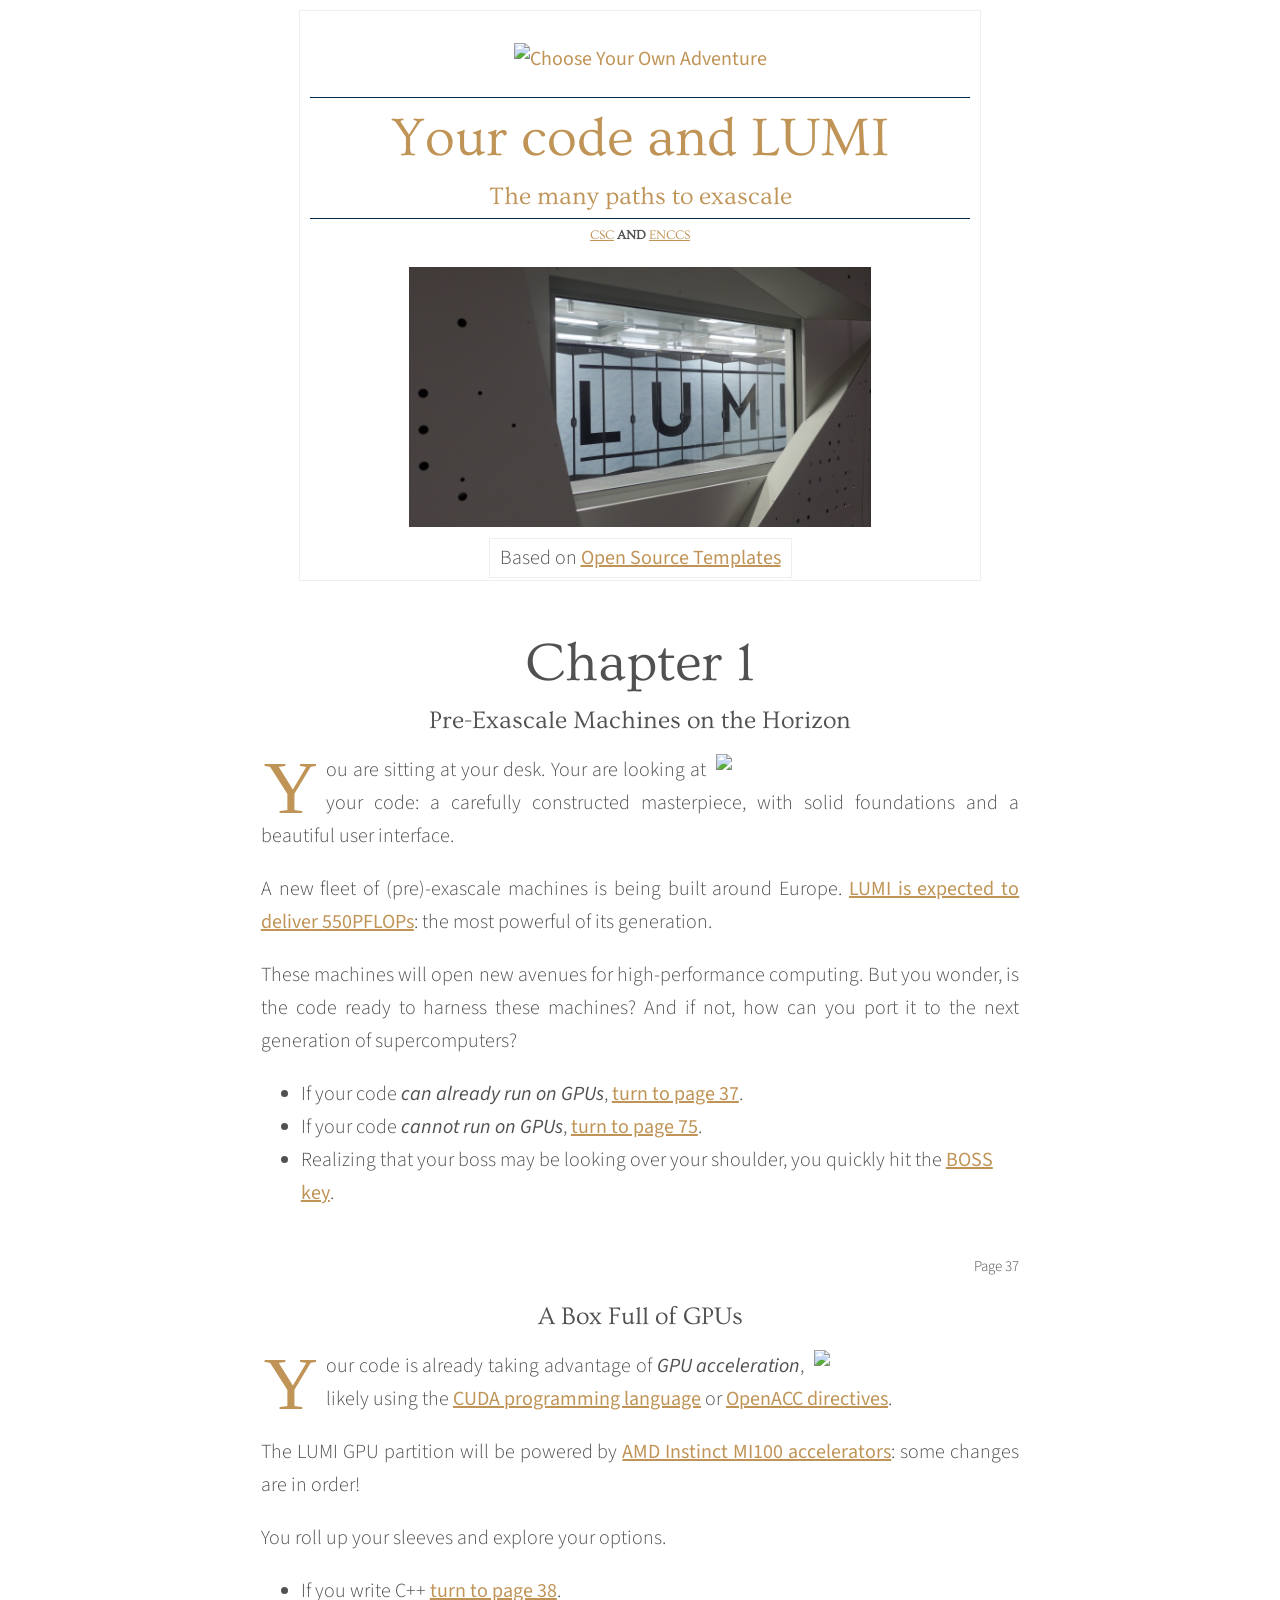
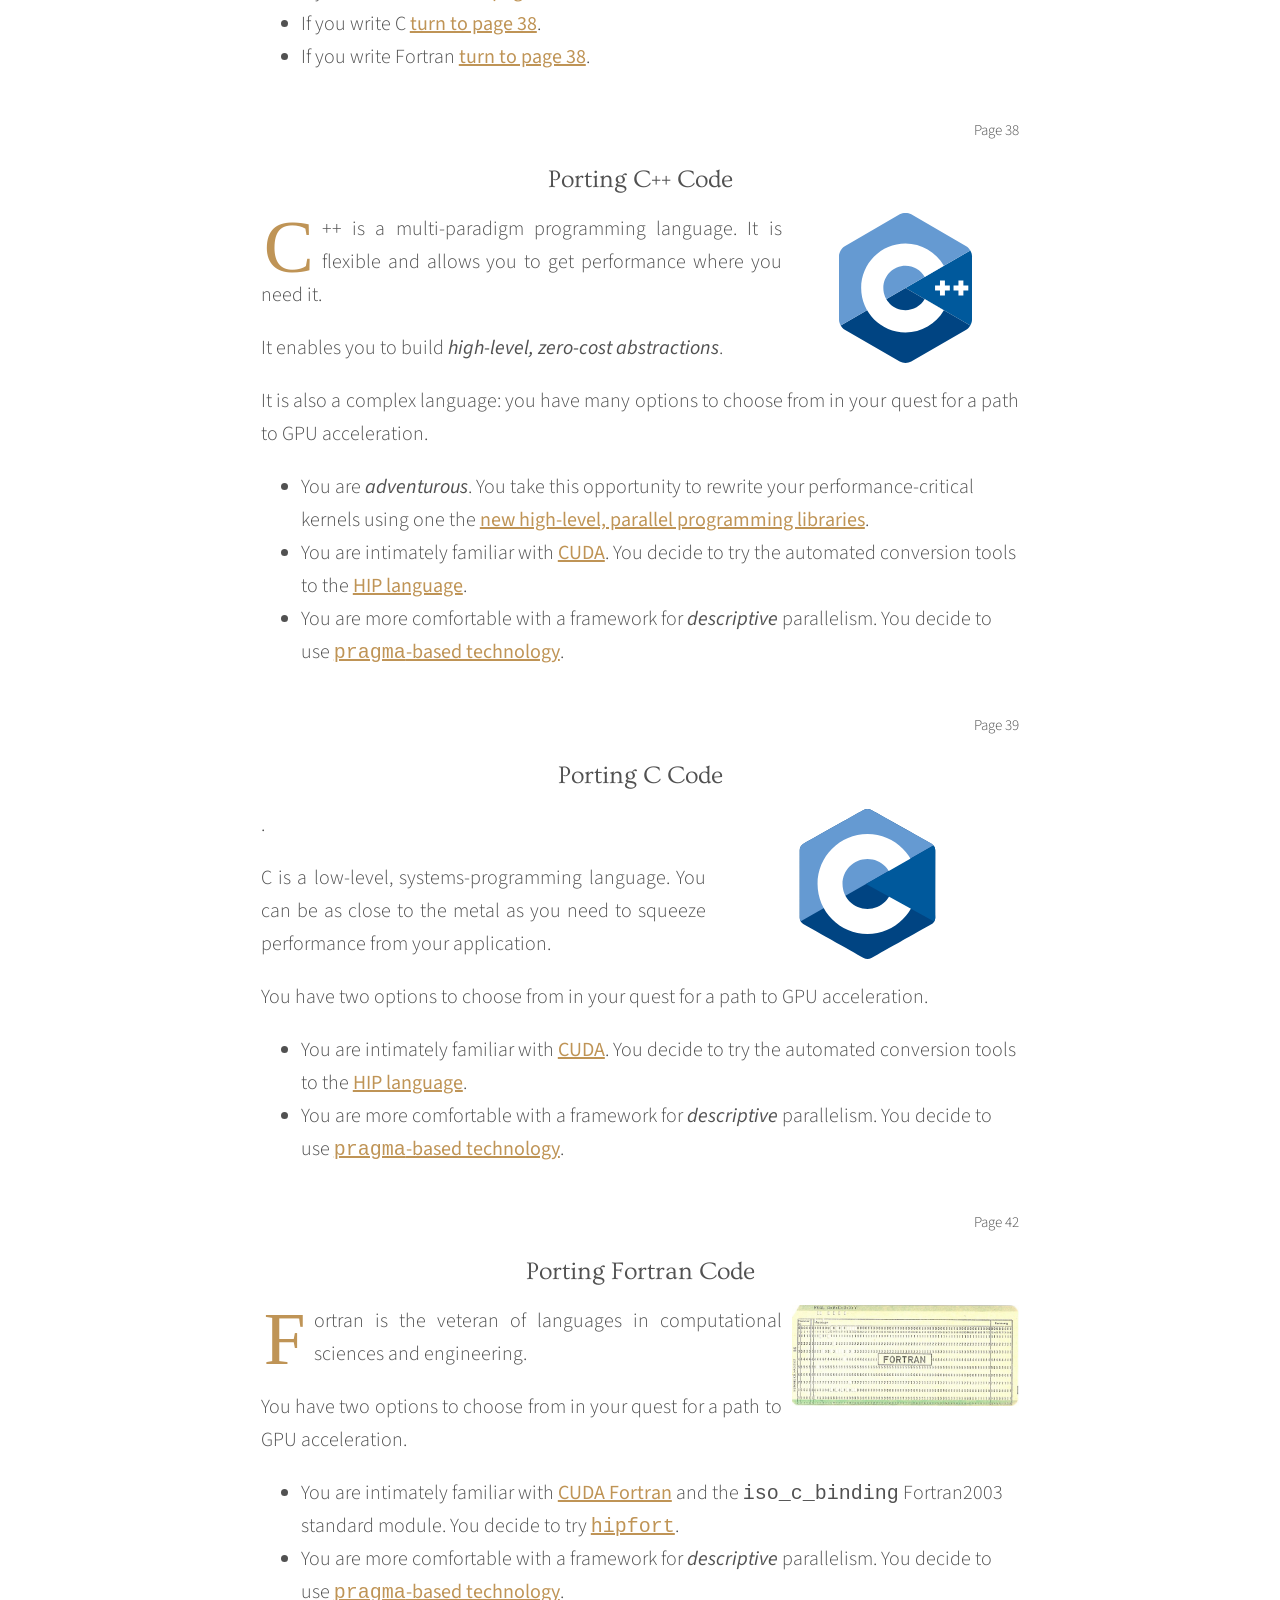
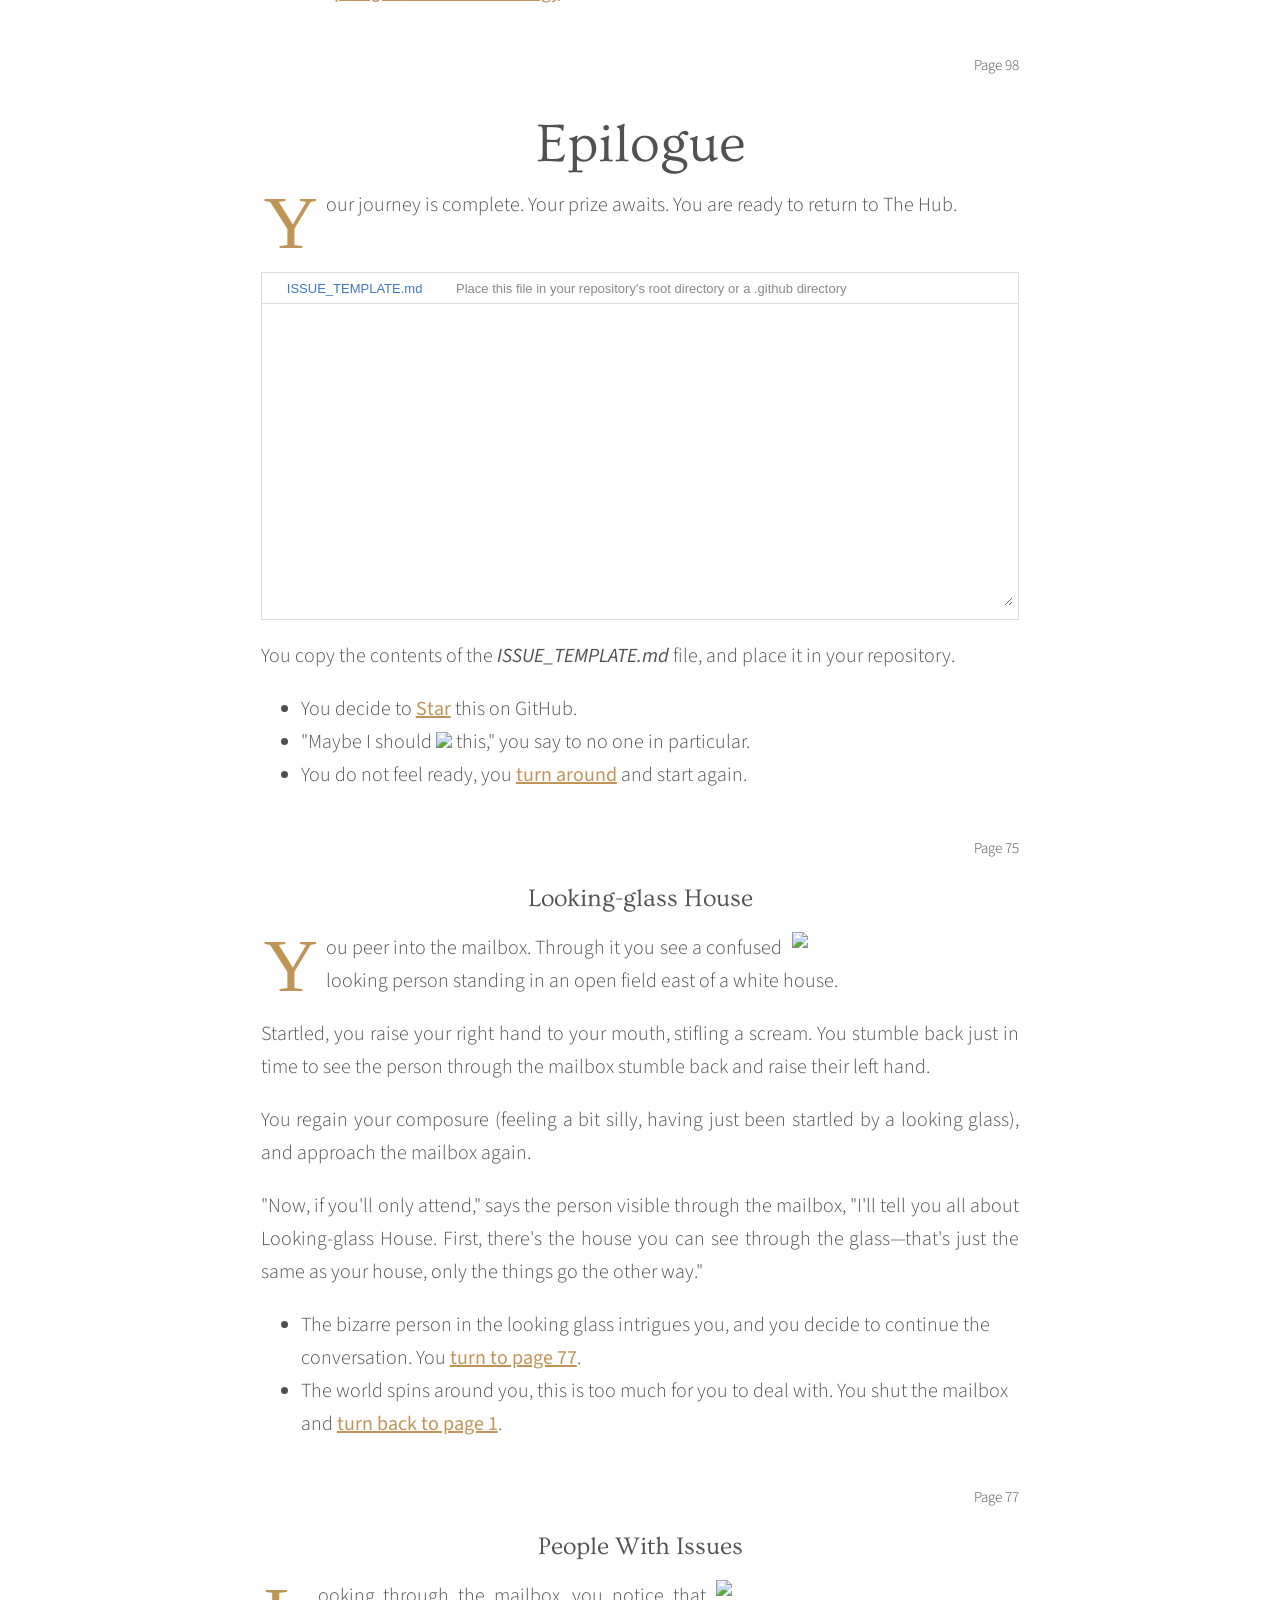
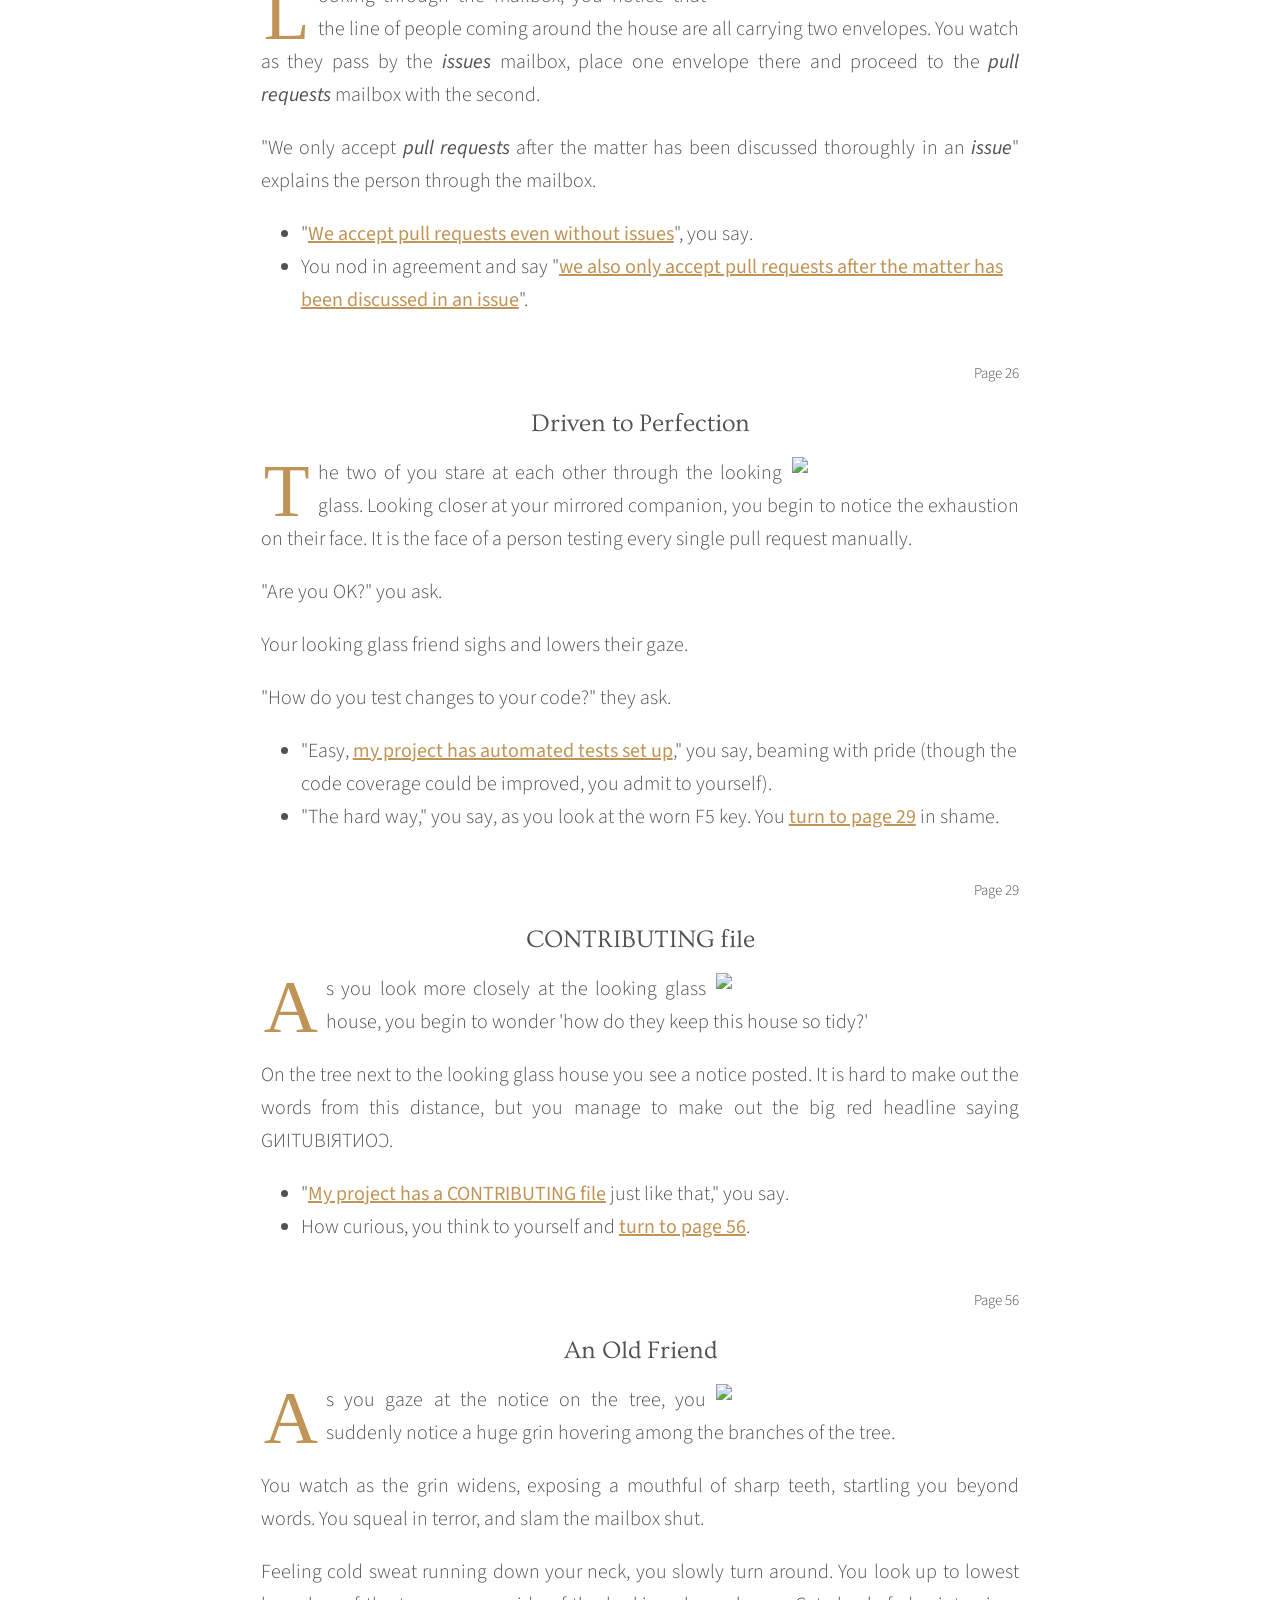
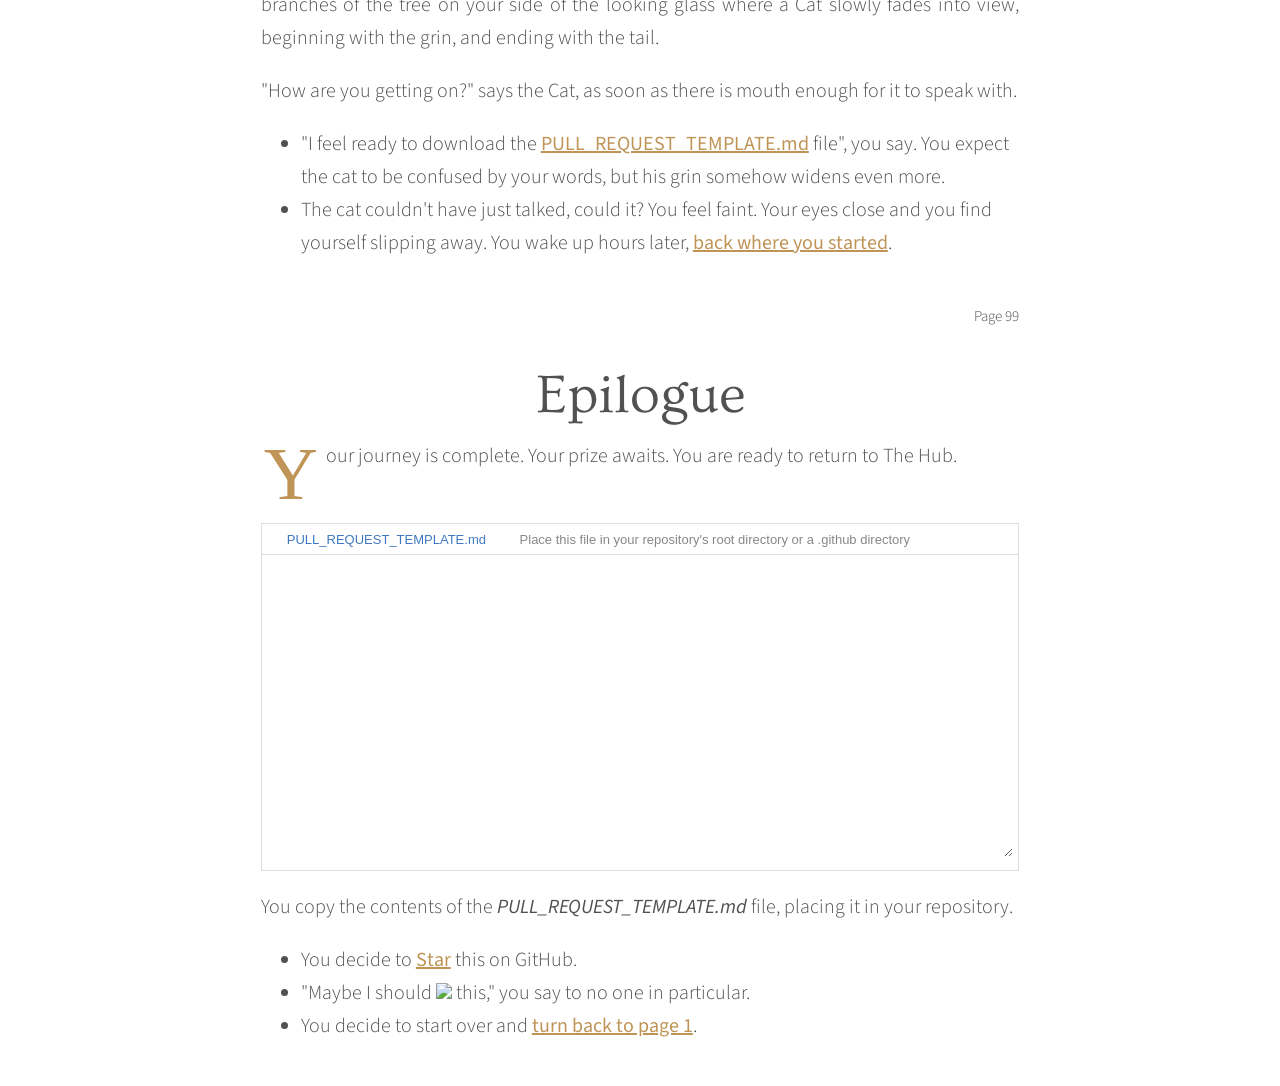
==== site/index.html @ 2fd72d93 "Add favicon" ====
<!DOCTYPE html>
<html lang="en">
  <head>
    <meta charset="utf-8">
    <meta http-equiv="X-UA-Compatible" content="IE=edge">
    <meta name="viewport" content="width=device-width, initial-scale=1">
    <title>Port your code to LUMI</title>
    <meta name="description" content="An interactive guide to the available paths for porting your code to LUMI, featuring Cthulhu and Lewis Carrol" />
    <meta property="og:image" content="https://www.talater.com/open-source-templates/img/cheshire_cat.jpg"/>
    <meta property="og:title" content="Explore port paths to LUMI"/>
    <meta property="og:description" content="Explore paths for porting your code to LUMI with the help of Lewis Carrol and H.P. Lovecraft"/>
    <meta property="og:url" content="https://enccs.github.io/port-to-lumi/"/>
    <meta property="og:site_name" content="Port your code to LUMI"/>
    <meta property="fb:admins" content="568390229" />
    <link rel="stylesheet" href="style/main.css">
    <link href='https://fonts.googleapis.com/css?family=Source+Sans+Pro:300,400,600' rel='stylesheet' type='text/css'>
    <link href='https://fonts.googleapis.com/css?family=Ovo' rel='stylesheet' type='text/css'>
    <link rel="shortcut icon" href="img/favicon.ico"/>
  </head>
  <body>
    <a href="#/page/1" class="cover-link">
      <div class="cover">
        <img src="img/cyoa.png" alt="Choose Your Own Adventure" class="cyoa">
        <h1>Your code and LUMI</h1>
        <h2>The many paths to exascale</h2>
        <div class="author">
            <a href="https://www.csc.fi/">CSC</a>
            and
            <a href="https://enccs.se/">ENCCS</a>
        </div>
        <img src="img/lumi-cabinet.jpg" alt="The many paths to exascale" class="cover-image">
        <footnote class="cover">
            Based on <a href="https://www.talater.com/open-source-templates">Open Source Templates</a>
        </footnote>
      </div>
    </a>

    <div class="page" id="page-1">
      <h1>Chapter 1</h1>
      <h2>Pre-Exascale Machines on the Horizon</h2>
      <img src="img/alice25a.gif">
      <p>You are sitting at your desk. Your are looking at your code: a carefully constructed masterpiece, with solid foundations and a beautiful user interface.</p>
      <p>A new fleet of (pre)-exascale machines is being built around Europe. <a href="https://www.lumi-supercomputer.eu/">LUMI is expected to deliver 550PFLOPs</a>: the most powerful of its generation.</p>
      <p>These machines will open new avenues for high-performance computing. But you wonder, is the code ready to harness these machines? And if not, how can you port it to the next generation of supercomputers?</p>
      <ul>
        <li>If your code <em>can already run on GPUs</em>, <a href="#/page/37/type/issues">turn to page 37</a>.</li>
        <li>If your code <em>cannot run on GPUs</em>, <a href="#/page/75/type/pull-requests">turn to page 75</a>.</li>
        <li>Realizing that your boss may be looking over your shoulder, you quickly hit the <a href="#" id="boss-key">BOSS key</a>.</li>
      </ul>
    </div>

    <div class="page" id="page-37">
      <div class="page-number">Page 37</div>
      <h2>A Box Full of GPUs</h2>
      <img src="img/451px-Maelstrom-Clarke.jpg">
      <p>Your code is already taking advantage of <em>GPU acceleration</em>, likely using the <a href="https://docs.nvidia.com/cuda/index.html">CUDA programming language</a> or <a href="https://www.openacc.org/">OpenACC directives</a>.</p>
      <p>The LUMI GPU partition will be powered by <a href="https://www.amd.com/en/products/server-accelerators/instinct-mi100">AMD Instinct MI100 accelerators</a>: some changes are in order!</p>
      <p>You roll up your sleeves and explore your options.</p>
      <ul>
        <li>If you write C++ <a href="#/page/38">turn to page 38</a>.</li>
        <li>If you write C <a href="#/page/38">turn to page 38</a>.</li>
        <li>If you write Fortran <a href="#/page/38">turn to page 38</a>.</li>
      </ul>
    </div>

    <div class="page" id="page-38">
      <div class="page-number">Page 38</div>
      <h2>Porting C++ Code</h2>
      <img src="img/ISO_C++_Logo.svg" height="150">
      <p>C++ is a multi-paradigm programming language. It is flexible and allows you to get performance where you need it.</p>
      <p>It enables you to build <em>high-level, zero-cost abstractions</em>.</p>
      <p>It is also a complex language: you have many options to choose from in your quest for a path to GPU acceleration.</p>
      <ul>
        <li>You are <em>adventurous</em>. You take this opportunity to rewrite your performance-critical kernels using one the <a href="#/page/39/description/bug">new high-level, parallel programming libraries</a>.</li>
        <li>You are intimately familiar with <a href="https://docs.nvidia.com/cuda/index.html">CUDA</a>. You decide to try the automated conversion tools to the <a href="#/page/39/description/feature">HIP language</a>.</li>
        <li>You are more comfortable with a framework for <em>descriptive</em> parallelism. You decide to use <a href="#/page/39/description/bug-or-feature"><code>pragma</code>-based technology</a>.</li>
      </ul>
    </div>

    <div class="page" id="page-39">
      <div class="page-number">Page 39</div>
      <h2>Porting C Code</h2>
      <img src="img/The_C_Programming_Language_logo.svg" height="150">
      <p>.</p>
      <p>C is a low-level, systems-programming language. You can be as close to the metal as you need to squeeze performance from your application.</p>
      <p>You have two options to choose from in your quest for a path to GPU acceleration.</p>
      <ul>
        <li>You are intimately familiar with <a href="https://docs.nvidia.com/cuda/index.html">CUDA</a>. You decide to try the automated conversion tools to the <a href="#/page/39/description/feature">HIP language</a>.</li>
        <li>You are more comfortable with a framework for <em>descriptive</em> parallelism. You decide to use <a href="#/page/39/description/bug-or-feature"><code>pragma</code>-based technology</a>.</li>
      </ul>
    </div>

    <div class="page" id="page-42">
      <div class="page-number">Page 42</div>
      <h2>Porting Fortran Code</h2>
      <img src="img/640px-Lochkarte_FORTRAN.jpg">
      <p>Fortran is the veteran of languages in computational sciences and engineering.</p>
      <p>You have two options to choose from in your quest for a path to GPU acceleration.</p>
      <ul>
        <li>You are intimately familiar with <a href="https://developer.nvidia.com/cuda-fortran">CUDA Fortran</a> and the <code>iso_c_binding</code> Fortran2003 standard module. You decide to try <a href="#/page/39/description/feature"><code>hipfort</code></a>.</li>
        <li>You are more comfortable with a framework for <em>descriptive</em> parallelism. You decide to use <a href="#/page/39/description/bug-or-feature"><code>pragma</code>-based technology</a>.</li>
      </ul>
    </div>

    <div class="page" id="page-98">
      <div class="page-number">Page 98</div>
      <h1>Epilogue</h1>
      <p>Your journey is complete. Your prize awaits. You are ready to return to The Hub.</p>
      <div class="file-box">
        <a href="#" class="file-name">ISSUE_TEMPLATE.md</a>
        <span class="file-description">Place this file in your repository's root directory or a .github directory</span>
      </div>
      <div class="textarea"><textarea></textarea></div>
      <p>You copy the contents of the <em>ISSUE_TEMPLATE.md</em> file, and place it in your repository.</p>
      <ul>
        <li>You decide to <a class="github-button" href="https://github.com/TalAter/open-source-templates" data-count-href="/TalAter/open-source-templates/stargazers" data-count-api="/repos/TalAter/open-source-templates#stargazers_count" data-count-aria-label="# stargazers on GitHub" aria-label="Star TalAter/open-source-templates on GitHub">Star</a> this on GitHub.</li>
        <li>"Maybe I should <a href="https://twitter.com/intent/tweet?text=A%20GitHub%20issue%20and%20pull%20request%20template%20generator%20featuring%20Cthulhu%20and%20Lewis%20Carroll%20https%3A%2F%2Fwww.talater.com%2Fopen-source-templates%2F%20via%20%40TalAter" class="twitter-share-button" data-url="https://www.talater.com/open-source-templates/" data-text="A GitHub issue and pull request template generator featuring Cthulhu and Lewis Carroll" data-via="TalAter"><img src="img/tweet.png" class="tweet" /></a> this," you say to no one in particular.</li>
        <li>You do not feel ready, you <a href="#/page/1">turn around</a> and start again.</li>
      </ul>
    </div>

    <div class="page" id="page-75">
      <div class="page-number">Page 75</div>
      <h2>Looking-glass House</h2>
      <img src="img/2book3.jpg">
      <p>You peer into the mailbox. Through it you see a confused looking person standing in an open field east of a white house.</p>
      <p>Startled, you raise your right hand to your mouth, stifling a scream. You stumble back just in time to see the person through the mailbox stumble back and raise their left hand.</p>
      <p>You regain your composure (feeling a bit silly, having just been startled by a looking glass), and approach the mailbox again.</p>
      <p>"Now, if you'll only attend," says the person visible through the mailbox, "I'll tell you all about Looking-glass House. First, there's the house you can see through the glass—that's just the same as your house, only the things go the other way."</p>
      <ul>
        <li>The bizarre person in the looking glass intrigues you, and you decide to continue the conversation. You <a href="#/page/77">turn to page 77</a>.</li>
        <li>The world spins around you, this is too much for you to deal with. You shut the mailbox and <a href="#/page/1">turn back to page 1</a>.</li>
      </ul>
    </div>

    <div class="page" id="page-77">
      <div class="page-number">Page 77</div>
      <h2>People With Issues</h2>
      <img src="img/2book33.jpg">
      <p>Looking through the mailbox, you notice that the line of people coming around the house are all carrying two envelopes. You watch as they pass by the <em>issues</em> mailbox, place one envelope there and proceed to the <em>pull requests</em> mailbox with the second.</p>
      <p>"We only accept <em>pull requests</em> after the matter has been discussed thoroughly in an <em>issue</em>" explains the person through the mailbox.</p>
      <ul>
        <li>"<a href="#/page/26/description/generic">We accept pull requests even without issues</a>", you say.</li>
        <li>You nod in agreement and say "<a href="#/page/26/description/issue-required">we also only accept pull requests after the matter has been discussed in an issue</a>".</li>
      </ul>
    </div>

    <div class="page" id="page-26">
      <div class="page-number">Page 26</div>
      <h2>Driven to Perfection</h2>
      <img src="img/2book36.jpg">
      <p>The two of you stare at each other through the looking glass. Looking closer at your mirrored companion, you begin to notice the exhaustion on their face. It is the face of a person testing every single pull request manually.</p>
      <p>"Are you OK?" you ask.</p>
      <p>Your looking glass friend sighs and lowers their gaze.</p>
      <p>"How do you test changes to your code?" they ask.</p>
      <ul>
        <li>"Easy, <a href="#/page/29/checklist/tests">my project has automated tests set up</a>," you say, beaming with pride (though the code coverage could be improved, you admit to yourself).</li>
        <li>"The hard way," you say, as you look at the worn F5 key. You <a href="#/page/29">turn to page 29</a> in shame.</li>
      </ul>
    </div>

    <div class="page" id="page-29">
      <div class="page-number">Page 29</div>
      <h2>CONTRIBUTING file</h2>
      <img src="img/2book32.jpg">
      <p>As you look more closely at the looking glass house, you begin to wonder 'how do they keep this house so tidy?'</p>
      <p>On the tree next to the looking glass house you see a notice posted. It is hard to make out the words from this distance, but you manage to make out the big red headline saying GИITUBIЯTИOƆ.</p>
      <ul>
        <li>"<a href="#/page/56/checklist/contributing">My project has a CONTRIBUTING file</a> just like that," you say.</li>
        <li>How curious, you think to yourself and <a href="#/page/56">turn to page 56</a>.</li>
      </ul>
    </div>

    <div class="page" id="page-56">
      <div class="page-number">Page 56</div>
      <h2>An Old Friend</h2>
      <img src="img/cheshire_cat.jpg">
      <p>As you gaze at the notice on the tree, you suddenly notice a huge grin hovering among the branches of the tree.</p>
      <p>You watch as the grin widens, exposing a mouthful of sharp teeth, startling you beyond words. You squeal in terror, and slam the mailbox shut.</p>
      <p>Feeling cold sweat running down your neck, you slowly turn around. You look up to lowest branches of the tree on your side of the looking glass where a Cat slowly fades into view, beginning with the grin, and ending with the tail.</p>
      <p>"How are you getting on?" says the Cat, as soon as there is mouth enough for it to speak with.</p>
      <ul>
        <li>"I feel ready to download the <a href="#/page/99">PULL_REQUEST_TEMPLATE.md</a> file", you say. You expect the cat to be confused by your words, but his grin somehow widens even more.</li>
        <li>The cat couldn't have just talked, could it? You feel faint. Your eyes close and you find yourself slipping away. You wake up hours later, <a href="#/page/1">back where you started</a>.</li>
      </ul>
    </div>

    <div class="page" id="page-99">
      <div class="page-number">Page 99</div>
      <h1>Epilogue</h1>
      <p>Your journey is complete. Your prize awaits. You are ready to return to The Hub.</p>
      <div class="file-box">
        <a href="#" class="file-name">PULL_REQUEST_TEMPLATE.md</a>
        <span class="file-description">Place this file in your repository's root directory or a .github directory</span>
      </div>
      <div class="textarea"><textarea></textarea></div>
      <p>You copy the contents of the <em>PULL_REQUEST_TEMPLATE.md</em> file, placing it in your repository.</p>
      <ul>
        <li>You decide to <a class="github-button" href="https://github.com/TalAter/open-source-templates" data-count-href="/TalAter/open-source-templates/stargazers" data-count-api="/repos/TalAter/open-source-templates#stargazers_count" data-count-aria-label="# stargazers on GitHub" aria-label="Star TalAter/open-source-templates on GitHub">Star</a> this on GitHub.</li>
        <li>"Maybe I should <a href="https://twitter.com/intent/tweet?text=A%20GitHub%20issue%20and%20pull%20request%20template%20generator%20featuring%20Cthulhu%20and%20Lewis%20Carroll%20https%3A%2F%2Fwww.talater.com%2Fopen-source-templates%2F%20via%20%40TalAter" class="twitter-share-button" data-url="https://www.talater.com/open-source-templates/" data-text="A GitHub issue and pull request template generator featuring Cthulhu and Lewis Carroll" data-via="TalAter"><img src="img/tweet.png" class="tweet" /></a> this," you say to no one in particular.</li>
        <li>You decide to start over and <a href="#/page/1">turn back to page 1</a>.</li>
      </ul>
    </div>

    <script src="//code.jquery.com/jquery-1.12.0.min.js"></script>
    <script src="https://rawgit.com/flatiron/director/master/build/director.min.js"></script>
    <script src="js/main.js"></script>
    <script src="js/download.min.js"></script>
    <script async defer id="github-bjs" src="https://buttons.github.io/buttons.js"></script>
  </body>
</html>
---- site/style/main.css ----
body {
  -webkit-font-smoothing: antialiased;
  font-family: 'Source Sans Pro', sans-serif;
  font-size: 20px;
  color: #515151;
  font-weight: 300;
  line-height: 33px;
}

.page {
  padding: 10px 10px;
  width: auto;
}

.cover {
  margin: 10px 10px;
  padding: 5px 10px;
  width: auto;
  text-align: center;
  color: #515151;
}
a.cover-link {
  text-decoration: none;
}

.cover h1 {
  border-top: 1px solid #00284a;
  padding-top: 15px;
  margin-top: 21px;
}

.cover h2 {
  border-bottom: 1px solid #00284a;
  padding-bottom: 9px;
  margin-bottom: 0;
}
img.cover-image {
  width: 70%;
  margin-top: 15px;
  margin-bottom: 15px;
  display: block;
  margin-left: auto;
  margin-right: auto;
}

img.cyoa {
  margin-top: 27px;
  width: 80%;
  max-width: 374px;
}
div.author {
  text-transform: uppercase;
  font-family: 'Ovo', serif;
  font-weight: 600;
  font-size: 13px;
}

h1, h2 {
  font-family: 'Ovo', serif;
  font-weight: 300;
  text-align: center;
}

h1 {
  font-size: 55px;
  line-height: 50px;
  margin-bottom: 0;
}

h2 {
  font-size: 25px;
  line-height: 25px;
}

p {
  text-align: justify;
  clear: left;
}
p:first-of-type:first-letter {
  float: left;
  color: #bf9456;
  font-size: 75px;
  line-height: 60px;
  padding-top: 4px;
  padding-right: 8px;
  padding-left: 3px;
  font-family: Georgia;
}
.page img {
  width: 40%;
  float: right;
  margin-left: 10px;
}
#page-37 img {
  width: 27%;
}
#page-38 img {
  width: 30%;
}
#page-42 img {
  width: 30%;
}
#page-75 img {
  width: 30%;
}
#page-26 img {
  width: 30%;
}
em {
  font-weight: 400;
}
a {
  font-weight: 400;
  color: #bf9456;
}
ul {
  clear: left;
}
div.page-number {
  text-align: right;
  font-size: 15px;
}
div.file-box {
  clear: both;
  margin: 50px 0 0 0;
  padding: 7px 3px 5px 25px;
  border: 1px solid #ddd;
  line-height: 20px;
  font: 13px / 1.4 Helvetica, arial, nimbussansl, liberationsans, freesans, clean, sans-serif, "Apple Color Emoji", "Segoe UI Emoji", "Segoe UI Symbol";
  background-image: url("../img/file.png");
  background-repeat: no-repeat;
  background-position: 7px 8px;
  color: #888;
}
div.file-box:hover {
  background-color: #f3f3f3;
}
div.file-box a {
  color: #4078c0;
  text-decoration: none;
  margin-right: 30px;
}
div.textarea {
  border: 1px solid #ddd;
  border-top: none;
  padding: 2px 5px;
}
textarea {
  width: 100%;
  border: none;
  padding: 0 0;
  margin: 0 0;
  min-height: 300px;
  font-family: Consolas, "Liberation Mono", Menlo, Courier, monospace;
  font-size: 12px;
  line-height: 18px;
  color: #515151;
}

img.tweet {
  width:  auto;
  float: none;
  margin-left: 0;
  height: 22px;
}

@media (min-width: 992px) {
  .page {
    padding: 10px 20%;
  }
  .cover {
    margin: 10px 23%;
    border: 1px solid #eee;
  }
}
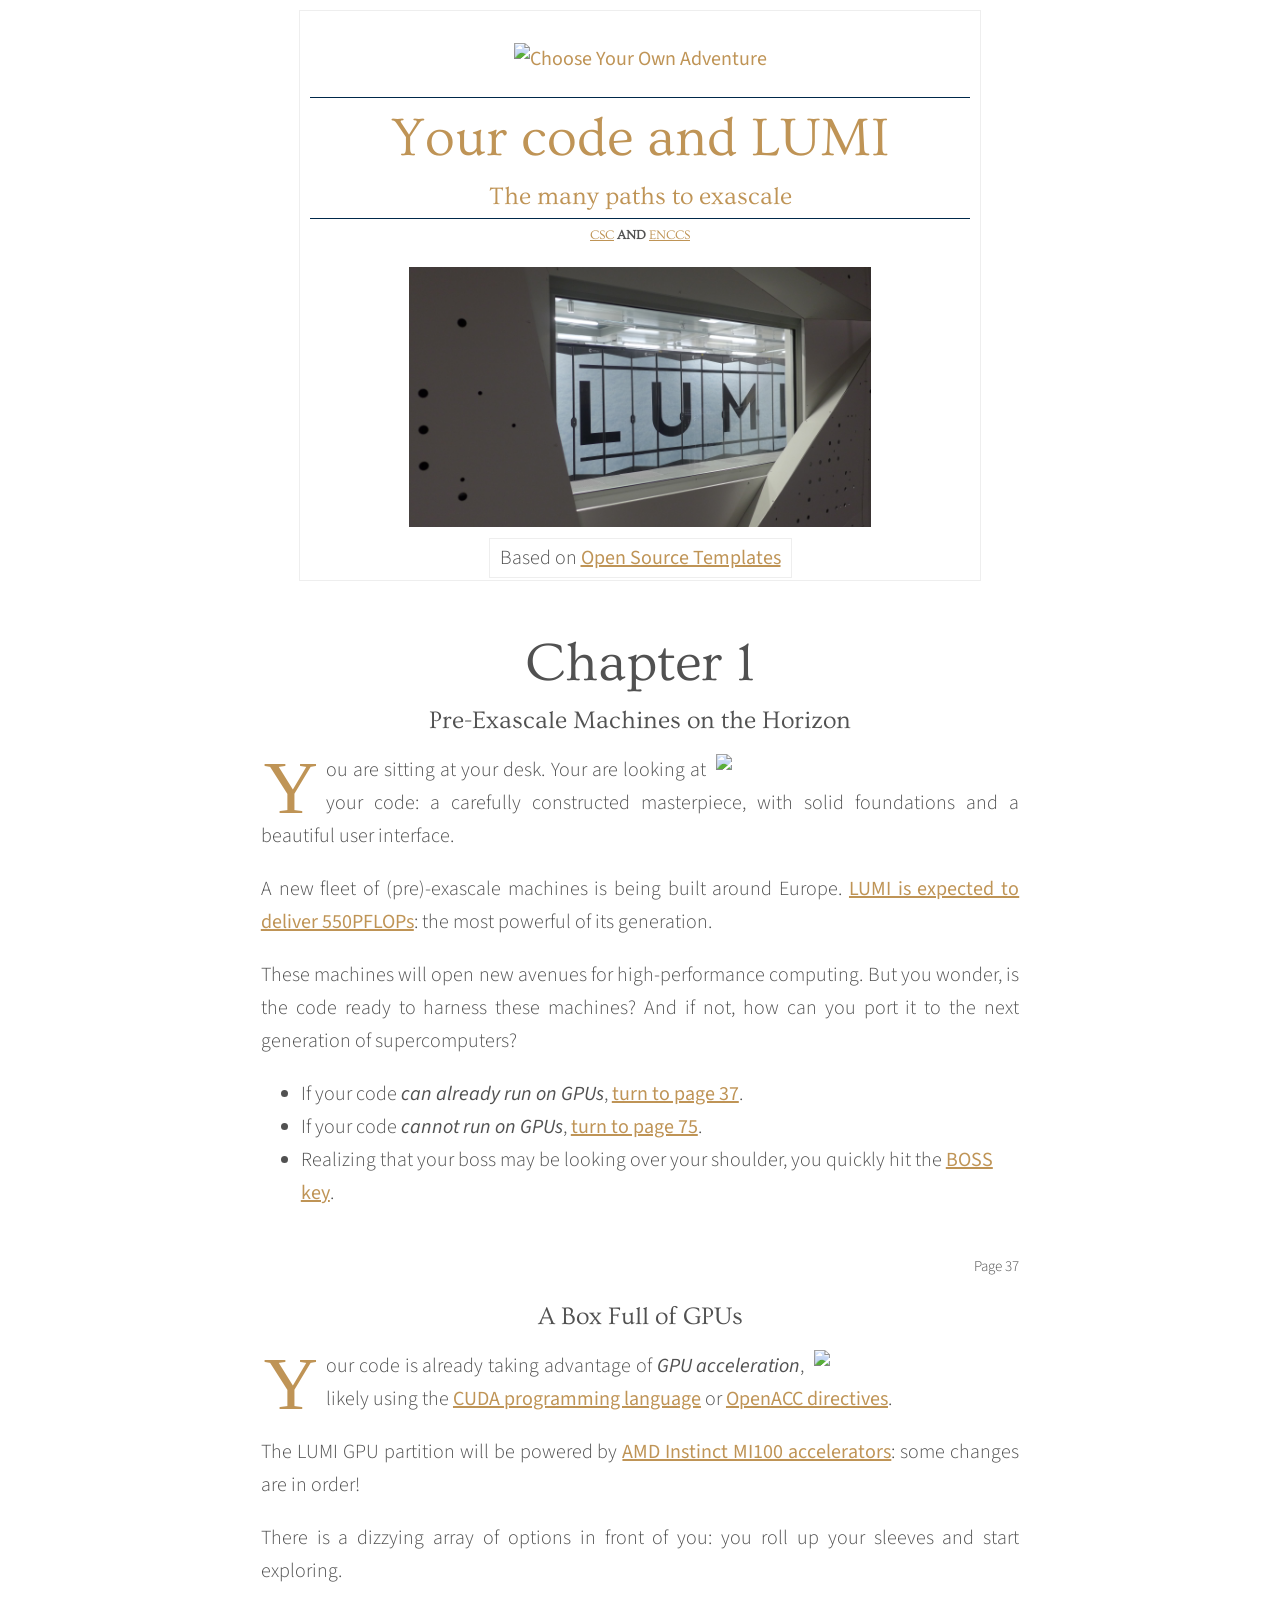
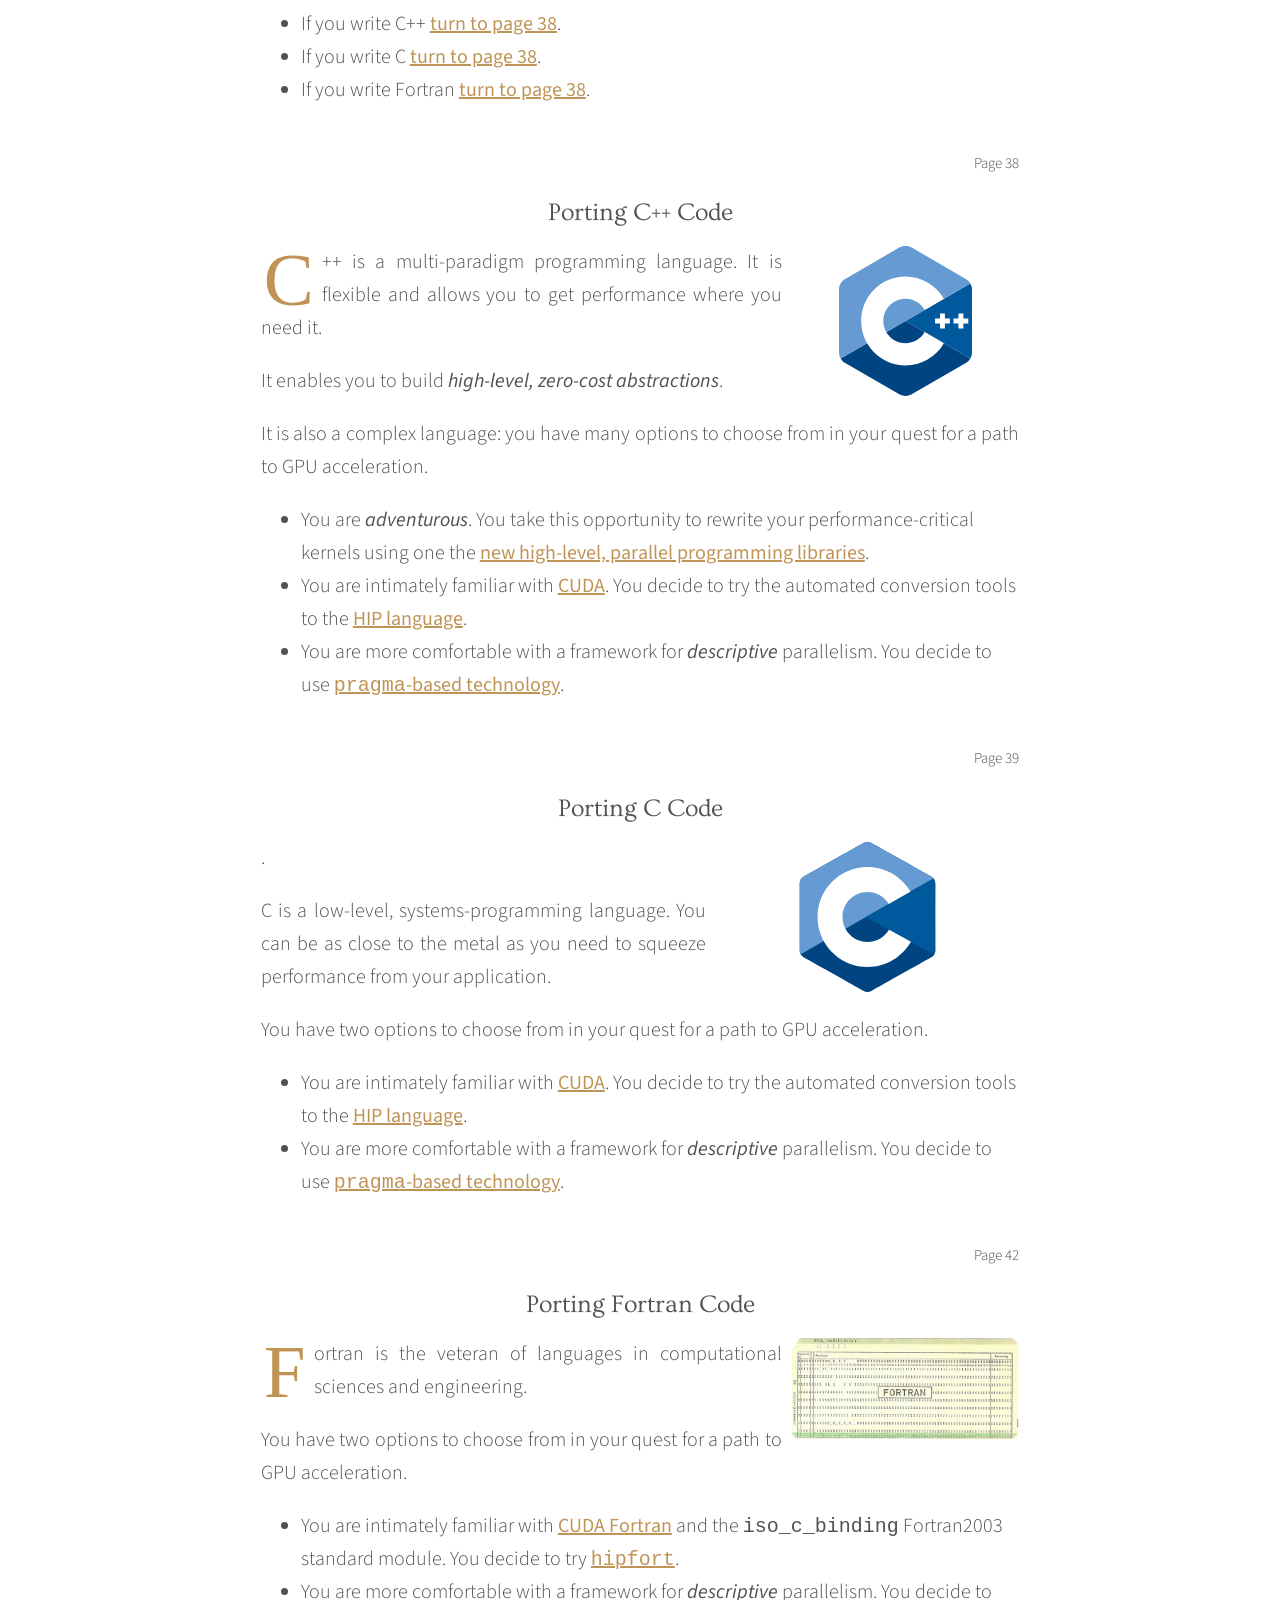
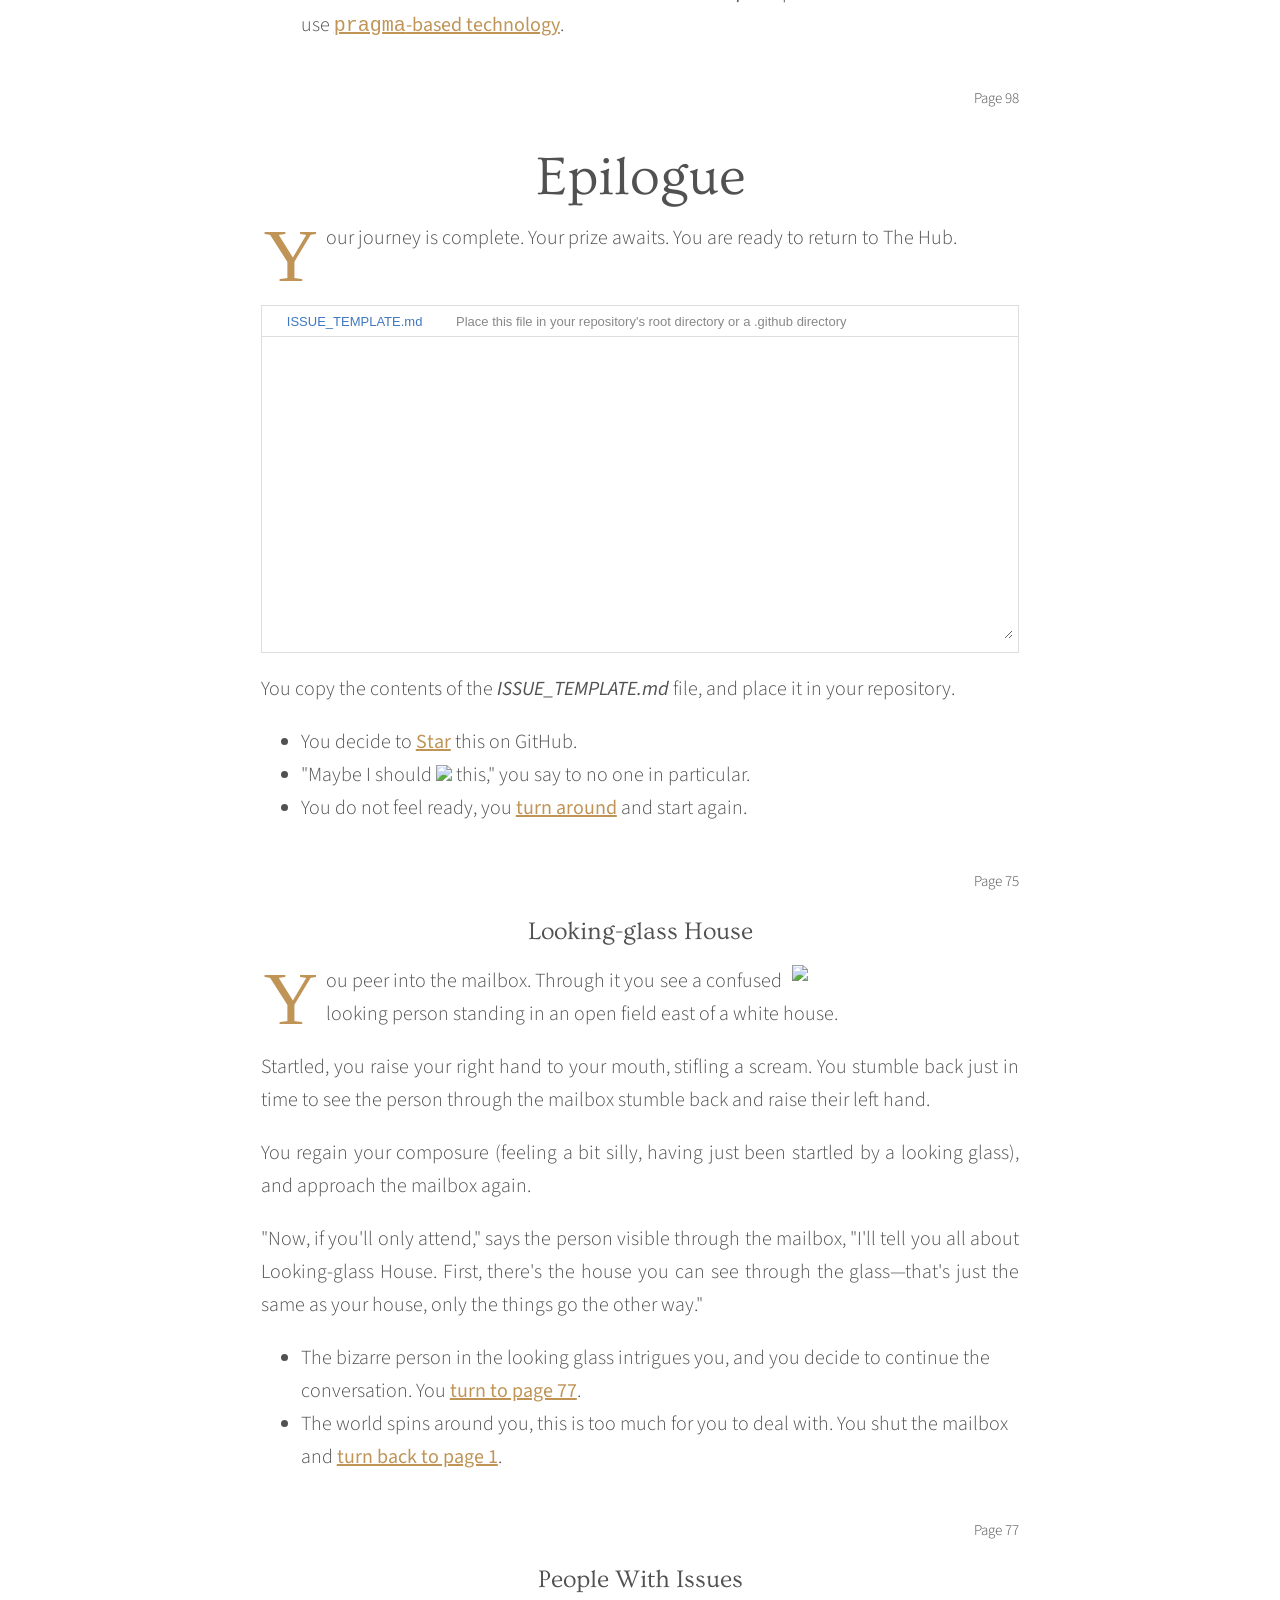
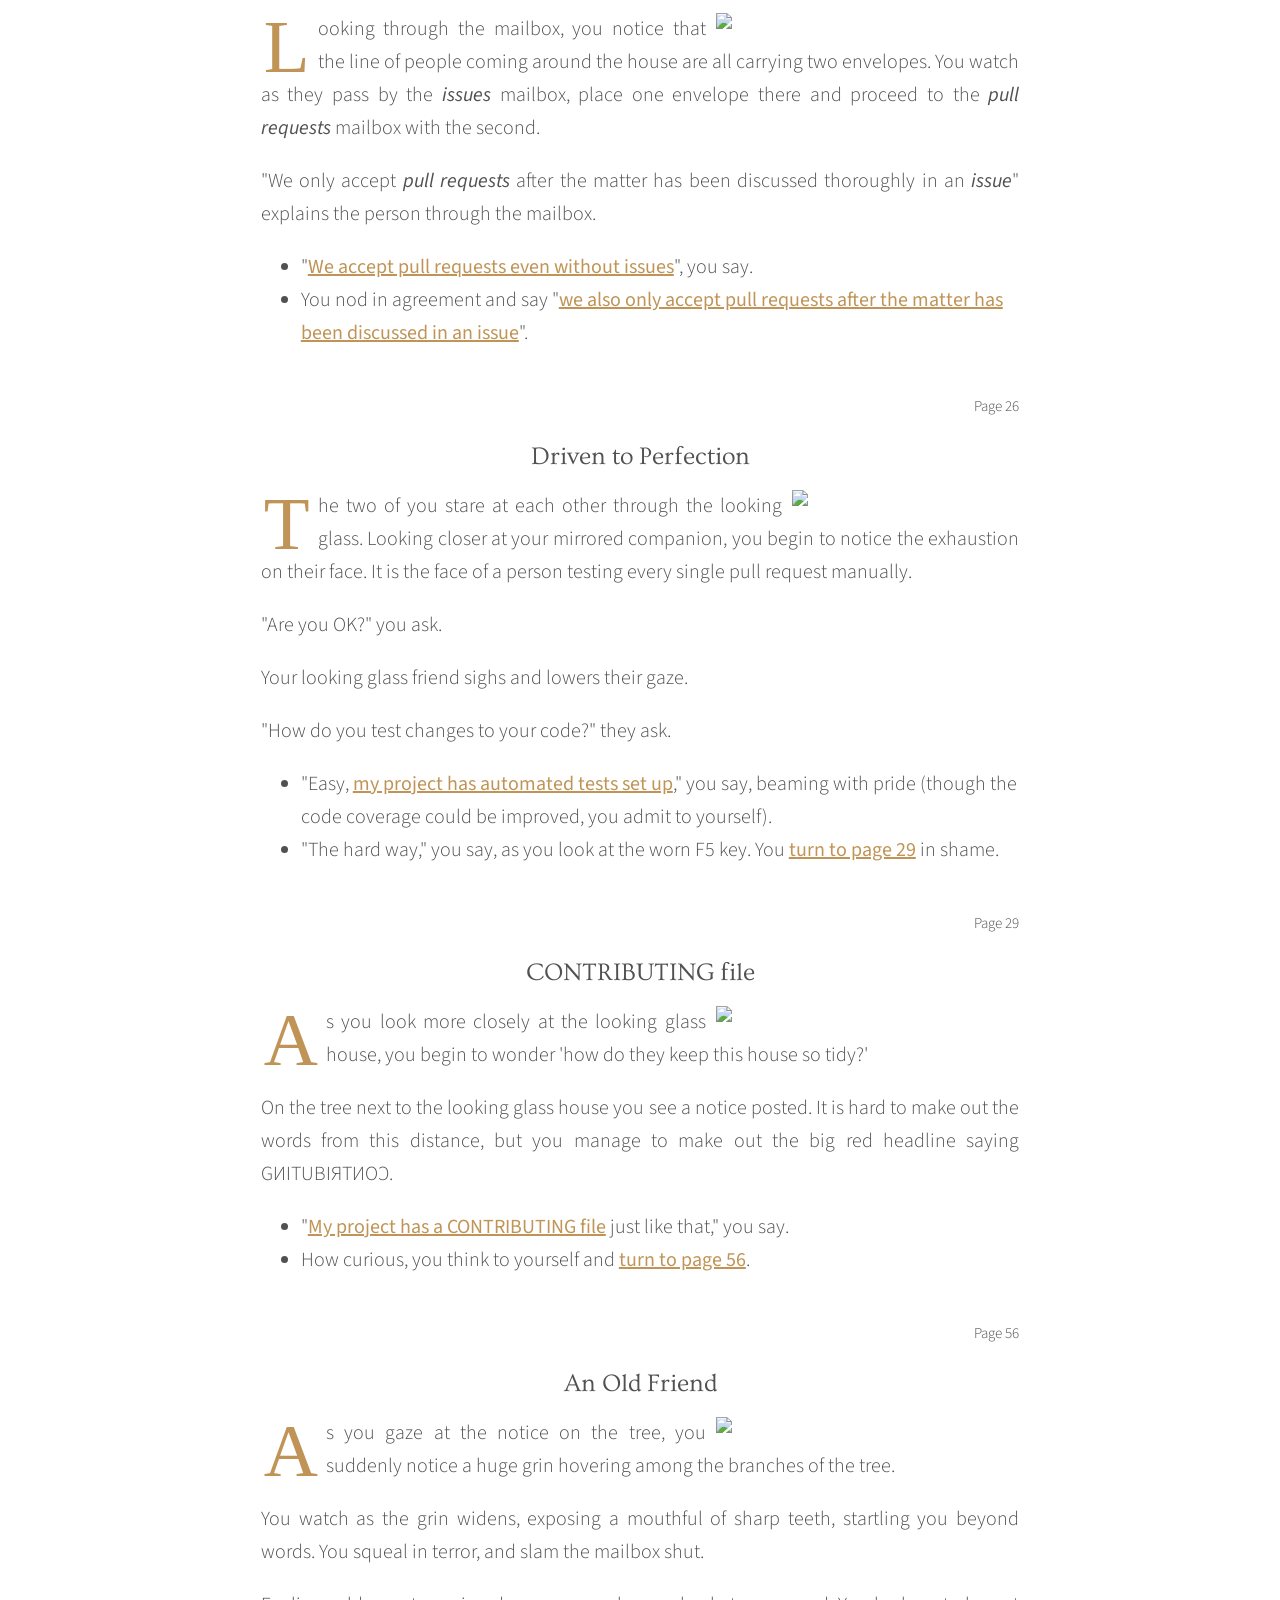
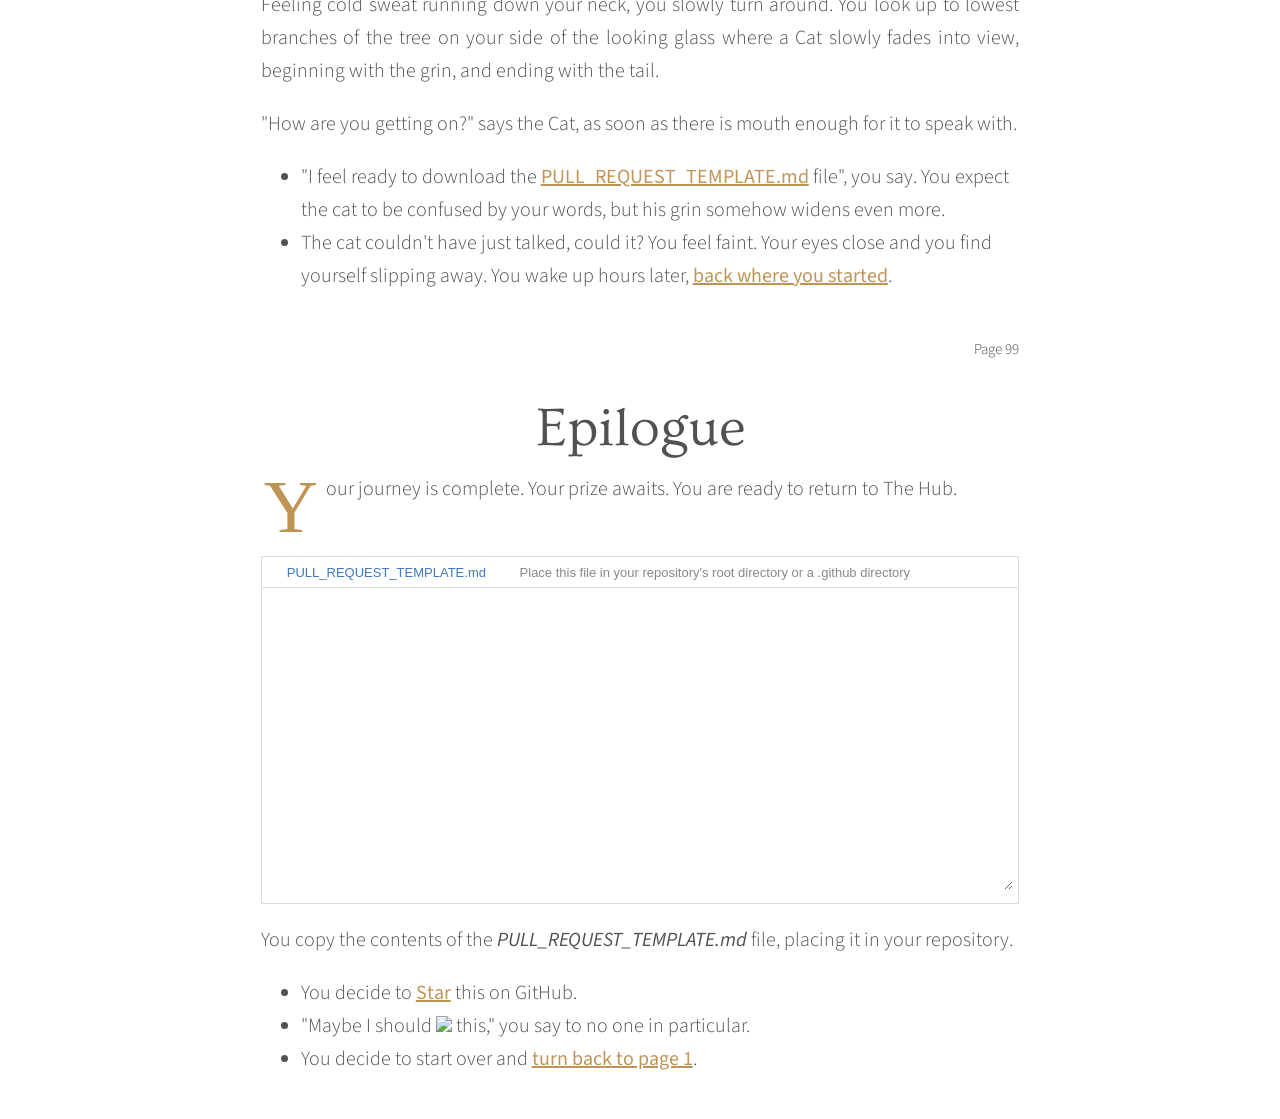
==== commit 3f4a4597: "Point to this repo" ====
--- a/site/index.html
+++ b/site/index.html
@@ -55,7 +55,7 @@
       <img src="img/451px-Maelstrom-Clarke.jpg">
       <p>Your code is already taking advantage of <em>GPU acceleration</em>, likely using the <a href="https://docs.nvidia.com/cuda/index.html">CUDA programming language</a> or <a href="https://www.openacc.org/">OpenACC directives</a>.</p>
       <p>The LUMI GPU partition will be powered by <a href="https://www.amd.com/en/products/server-accelerators/instinct-mi100">AMD Instinct MI100 accelerators</a>: some changes are in order!</p>
-      <p>You roll up your sleeves and explore your options.</p>
+      <p>There is a dizzying array of options in front of you: you roll up your sleeves and start exploring.</p>
       <ul>
         <li>If you write C++ <a href="#/page/38">turn to page 38</a>.</li>
         <li>If you write C <a href="#/page/38">turn to page 38</a>.</li>
@@ -113,7 +113,7 @@
       <div class="textarea"><textarea></textarea></div>
       <p>You copy the contents of the <em>ISSUE_TEMPLATE.md</em> file, and place it in your repository.</p>
       <ul>
-        <li>You decide to <a class="github-button" href="https://github.com/TalAter/open-source-templates" data-count-href="/TalAter/open-source-templates/stargazers" data-count-api="/repos/TalAter/open-source-templates#stargazers_count" data-count-aria-label="# stargazers on GitHub" aria-label="Star TalAter/open-source-templates on GitHub">Star</a> this on GitHub.</li>
+        <li>You decide to <a class="github-button" href="https://github.com/ENCCS/port-to-lumi" data-count-href="/ENCCS/port-to-lumi/stargazers" data-count-api="/repos/ENCCS/port-to-lumi#stargazers_count" data-count-aria-label="# stargazers on GitHub" aria-label="Star ENCCS/port-to-lumi on GitHub">Star</a> this on GitHub.</li>
         <li>"Maybe I should <a href="https://twitter.com/intent/tweet?text=A%20GitHub%20issue%20and%20pull%20request%20template%20generator%20featuring%20Cthulhu%20and%20Lewis%20Carroll%20https%3A%2F%2Fwww.talater.com%2Fopen-source-templates%2F%20via%20%40TalAter" class="twitter-share-button" data-url="https://www.talater.com/open-source-templates/" data-text="A GitHub issue and pull request template generator featuring Cthulhu and Lewis Carroll" data-via="TalAter"><img src="img/tweet.png" class="tweet" /></a> this," you say to no one in particular.</li>
         <li>You do not feel ready, you <a href="#/page/1">turn around</a> and start again.</li>
       </ul>
@@ -196,7 +196,7 @@
       <div class="textarea"><textarea></textarea></div>
       <p>You copy the contents of the <em>PULL_REQUEST_TEMPLATE.md</em> file, placing it in your repository.</p>
       <ul>
-        <li>You decide to <a class="github-button" href="https://github.com/TalAter/open-source-templates" data-count-href="/TalAter/open-source-templates/stargazers" data-count-api="/repos/TalAter/open-source-templates#stargazers_count" data-count-aria-label="# stargazers on GitHub" aria-label="Star TalAter/open-source-templates on GitHub">Star</a> this on GitHub.</li>
+        <li>You decide to <a class="github-button" href="https://github.com/ENCCS/port-to-lumi" data-count-href="/ENCCS/port-to-lumi/stargazers" data-count-api="/repos/ENCCS/port-to-lumi#stargazers_count" data-count-aria-label="# stargazers on GitHub" aria-label="Star ENCCS/port-to-lumi on GitHub">Star</a> this on GitHub.</li>
         <li>"Maybe I should <a href="https://twitter.com/intent/tweet?text=A%20GitHub%20issue%20and%20pull%20request%20template%20generator%20featuring%20Cthulhu%20and%20Lewis%20Carroll%20https%3A%2F%2Fwww.talater.com%2Fopen-source-templates%2F%20via%20%40TalAter" class="twitter-share-button" data-url="https://www.talater.com/open-source-templates/" data-text="A GitHub issue and pull request template generator featuring Cthulhu and Lewis Carroll" data-via="TalAter"><img src="img/tweet.png" class="tweet" /></a> this," you say to no one in particular.</li>
         <li>You decide to start over and <a href="#/page/1">turn back to page 1</a>.</li>
       </ul>
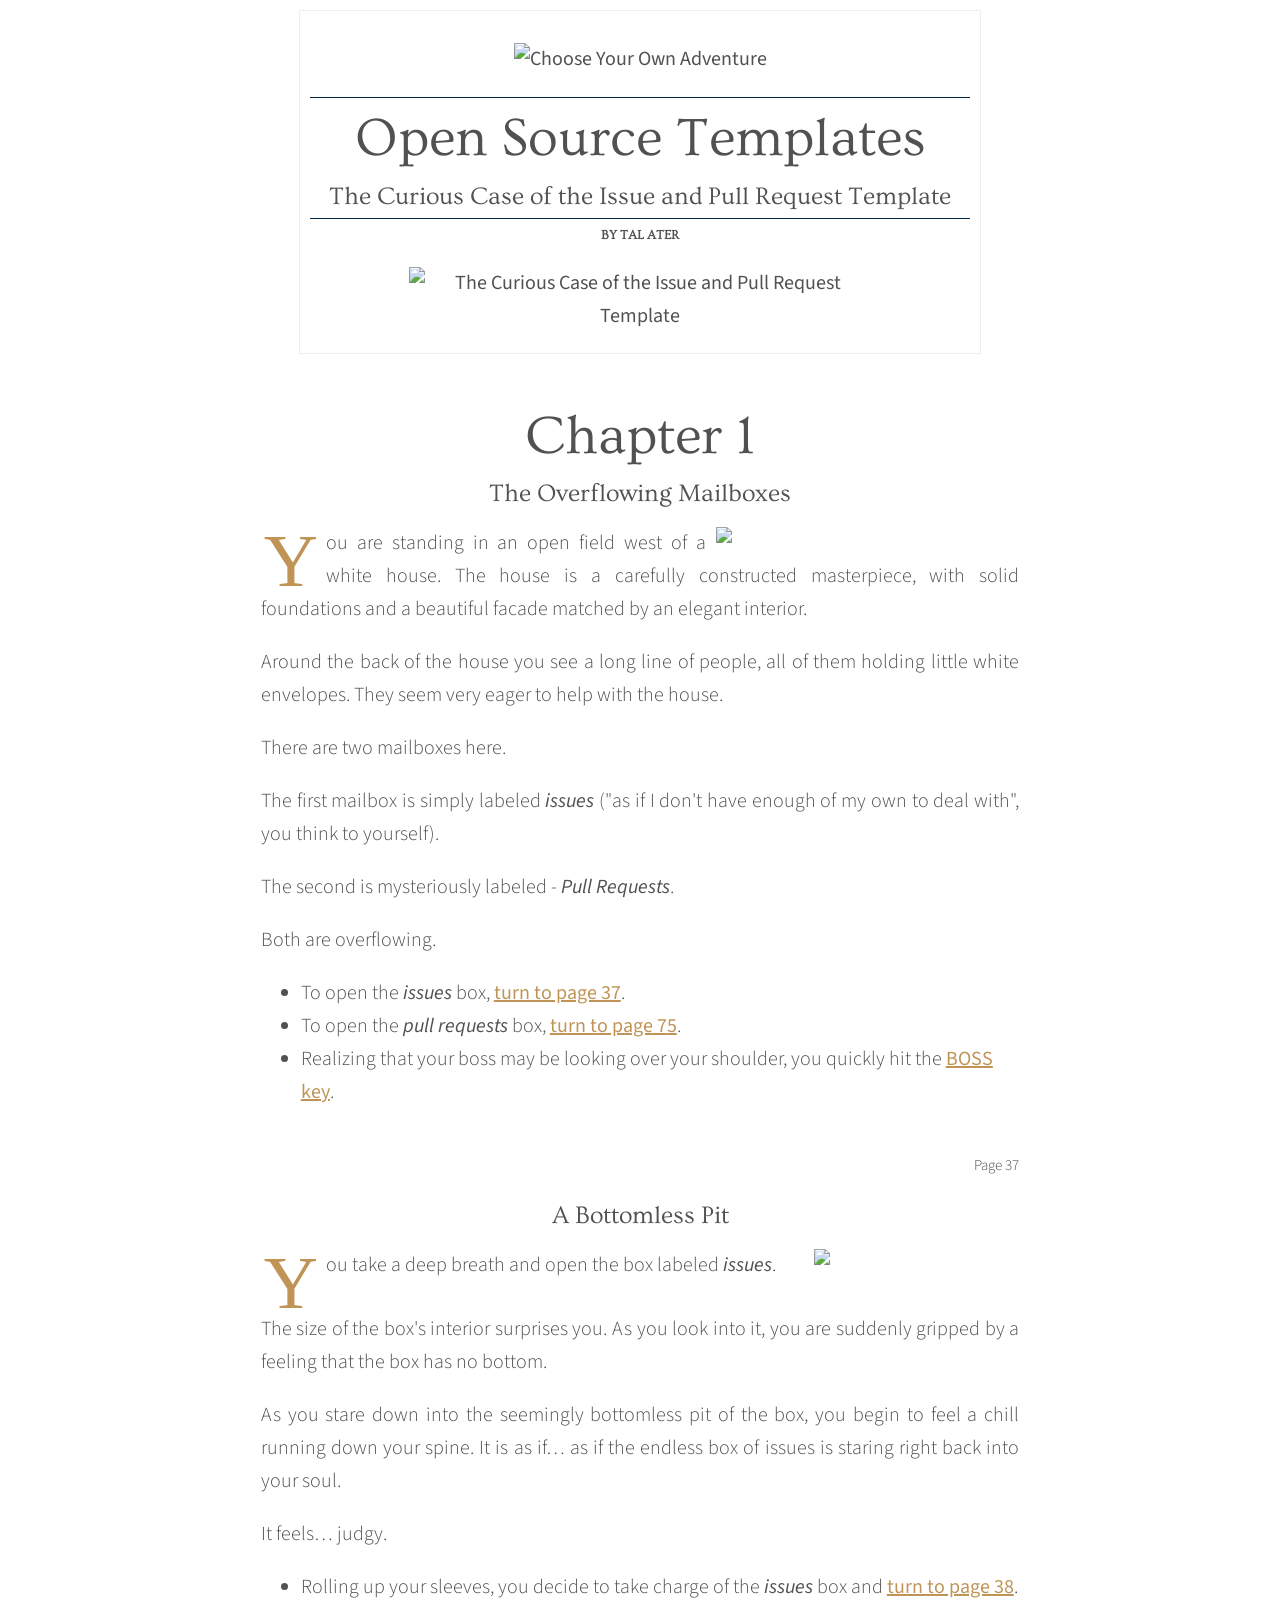
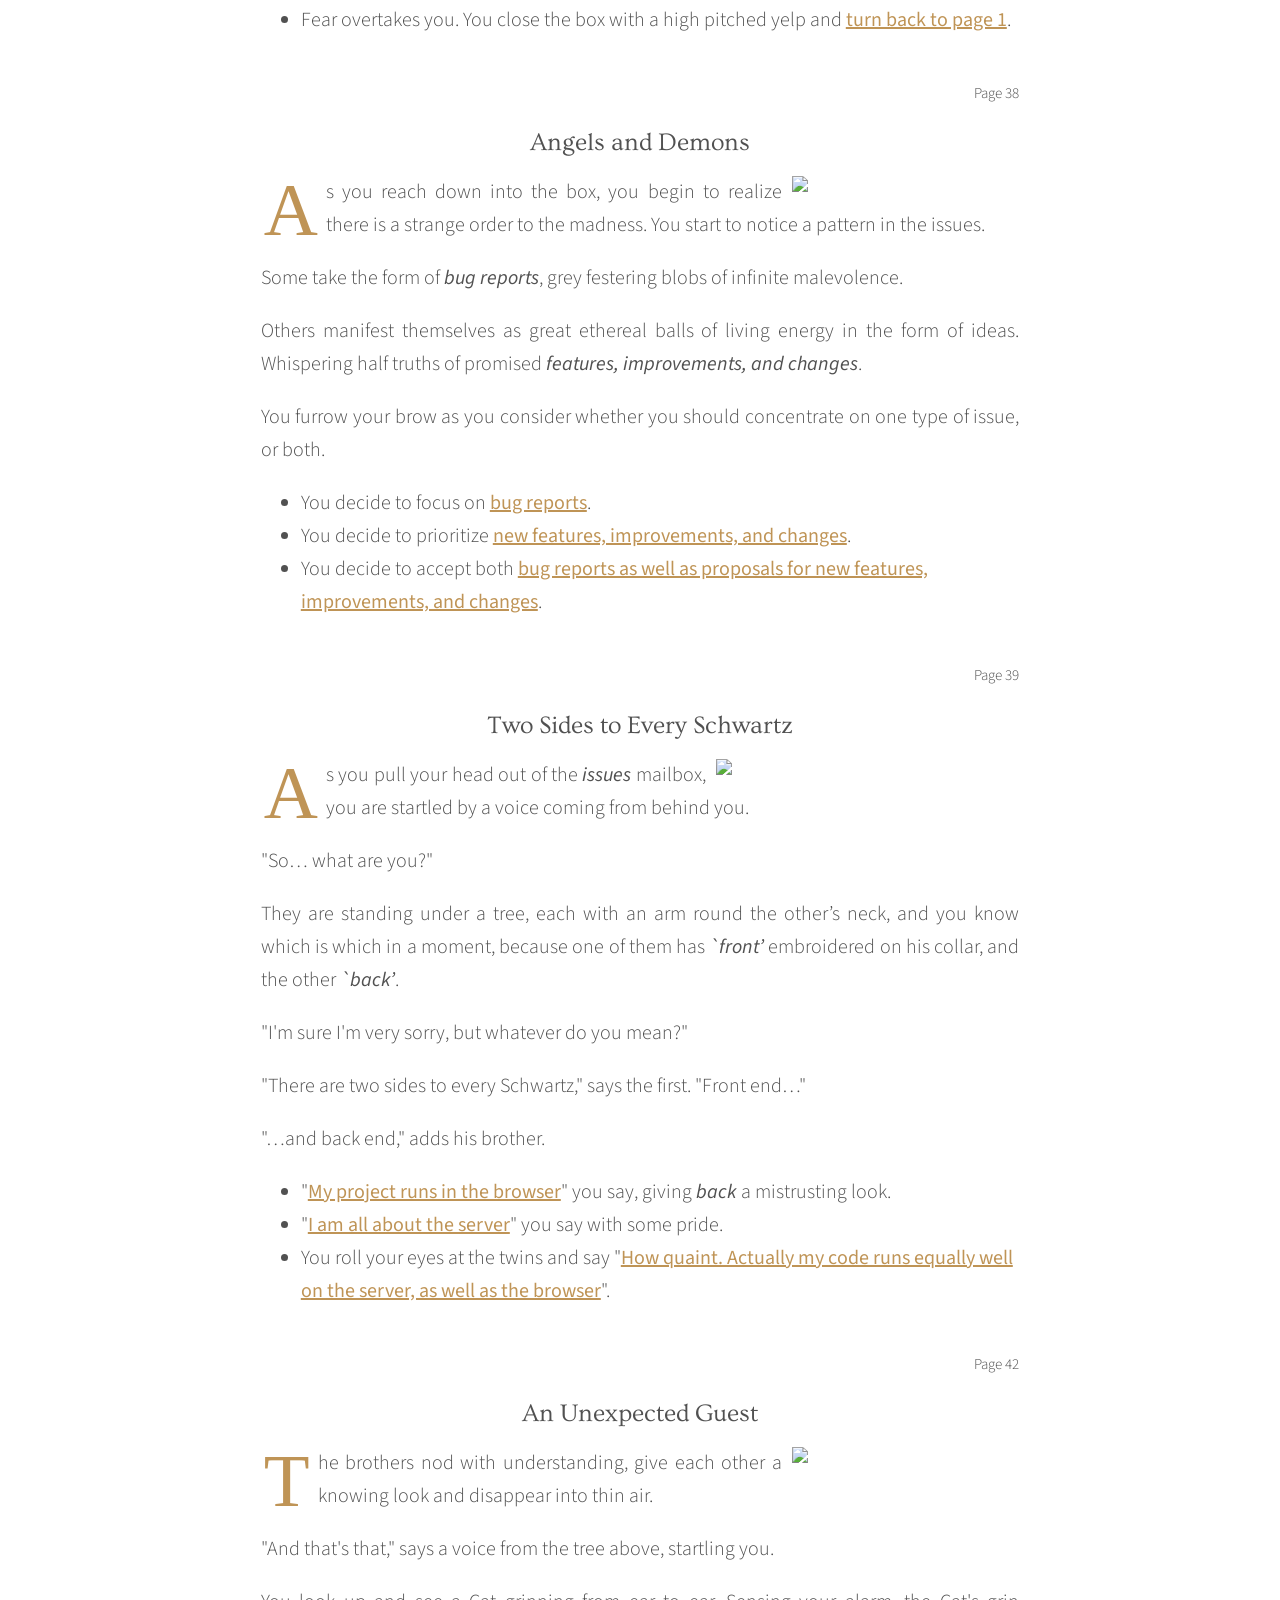
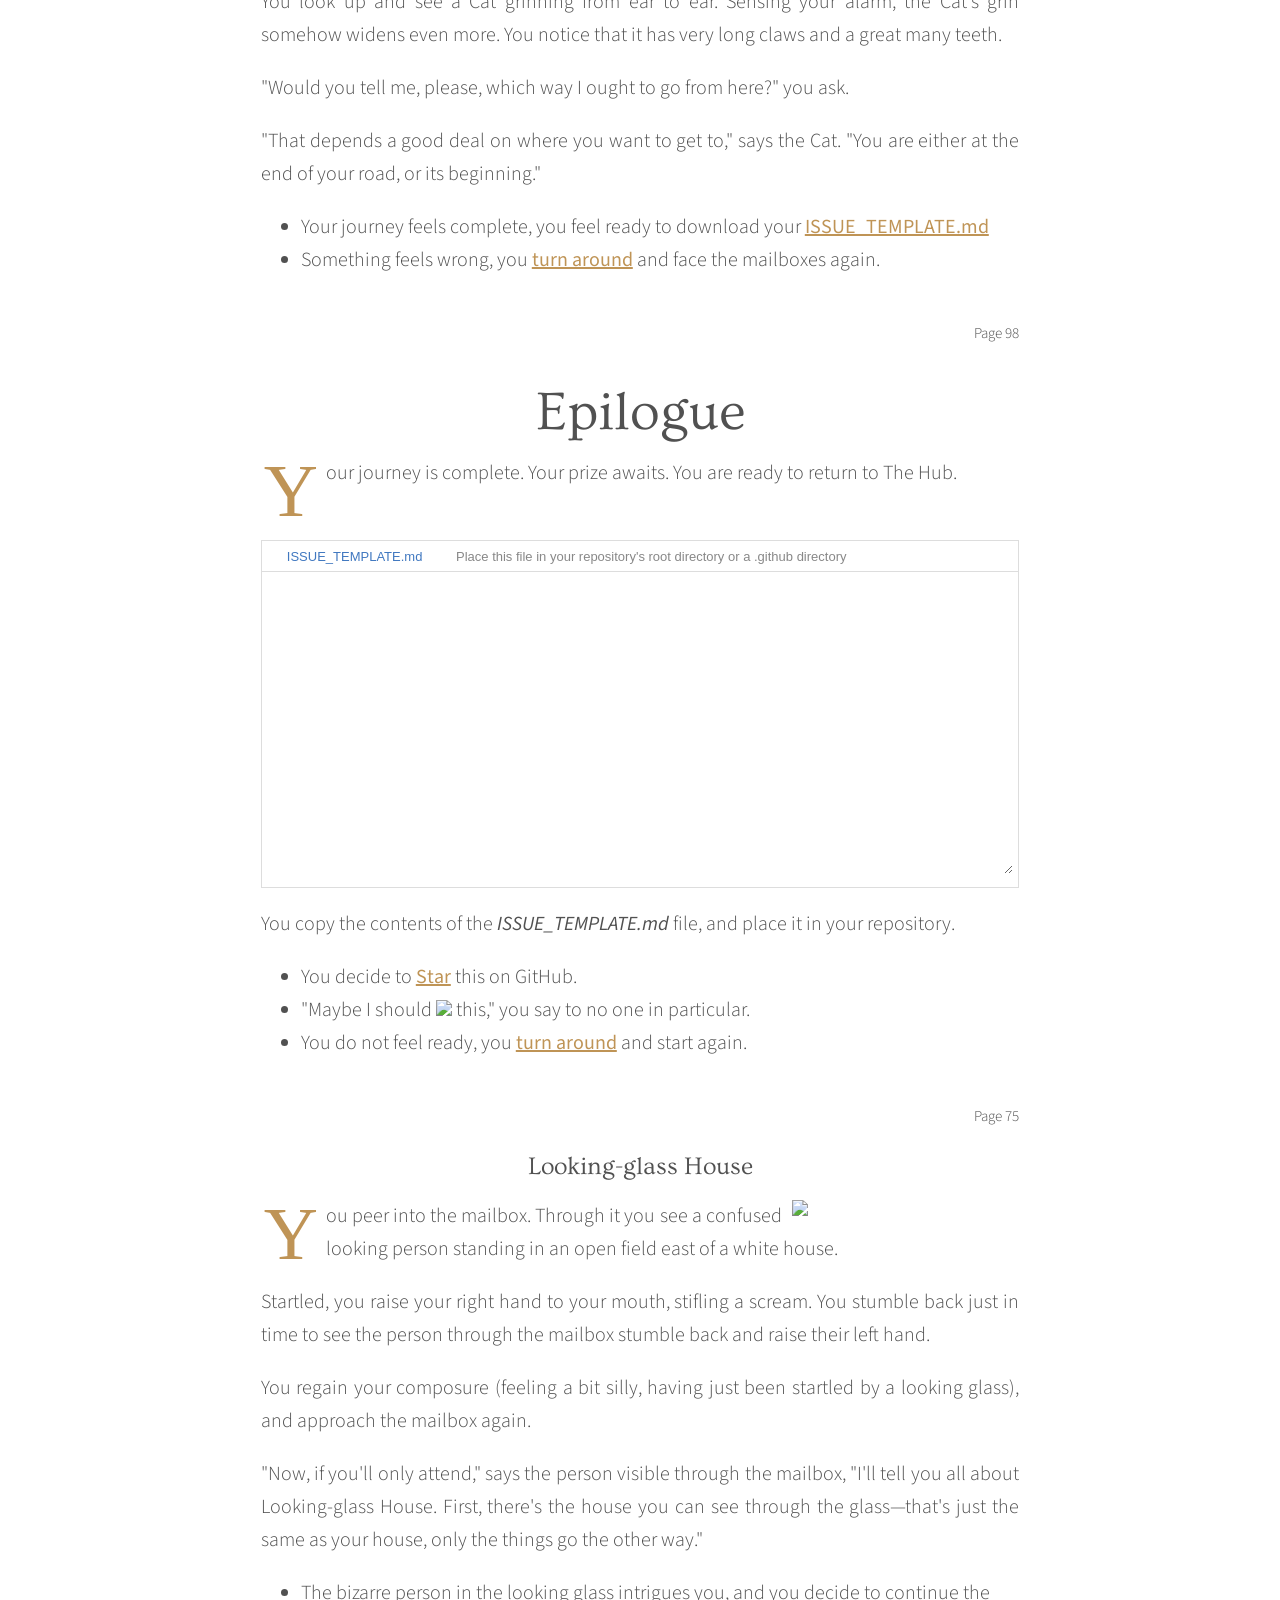
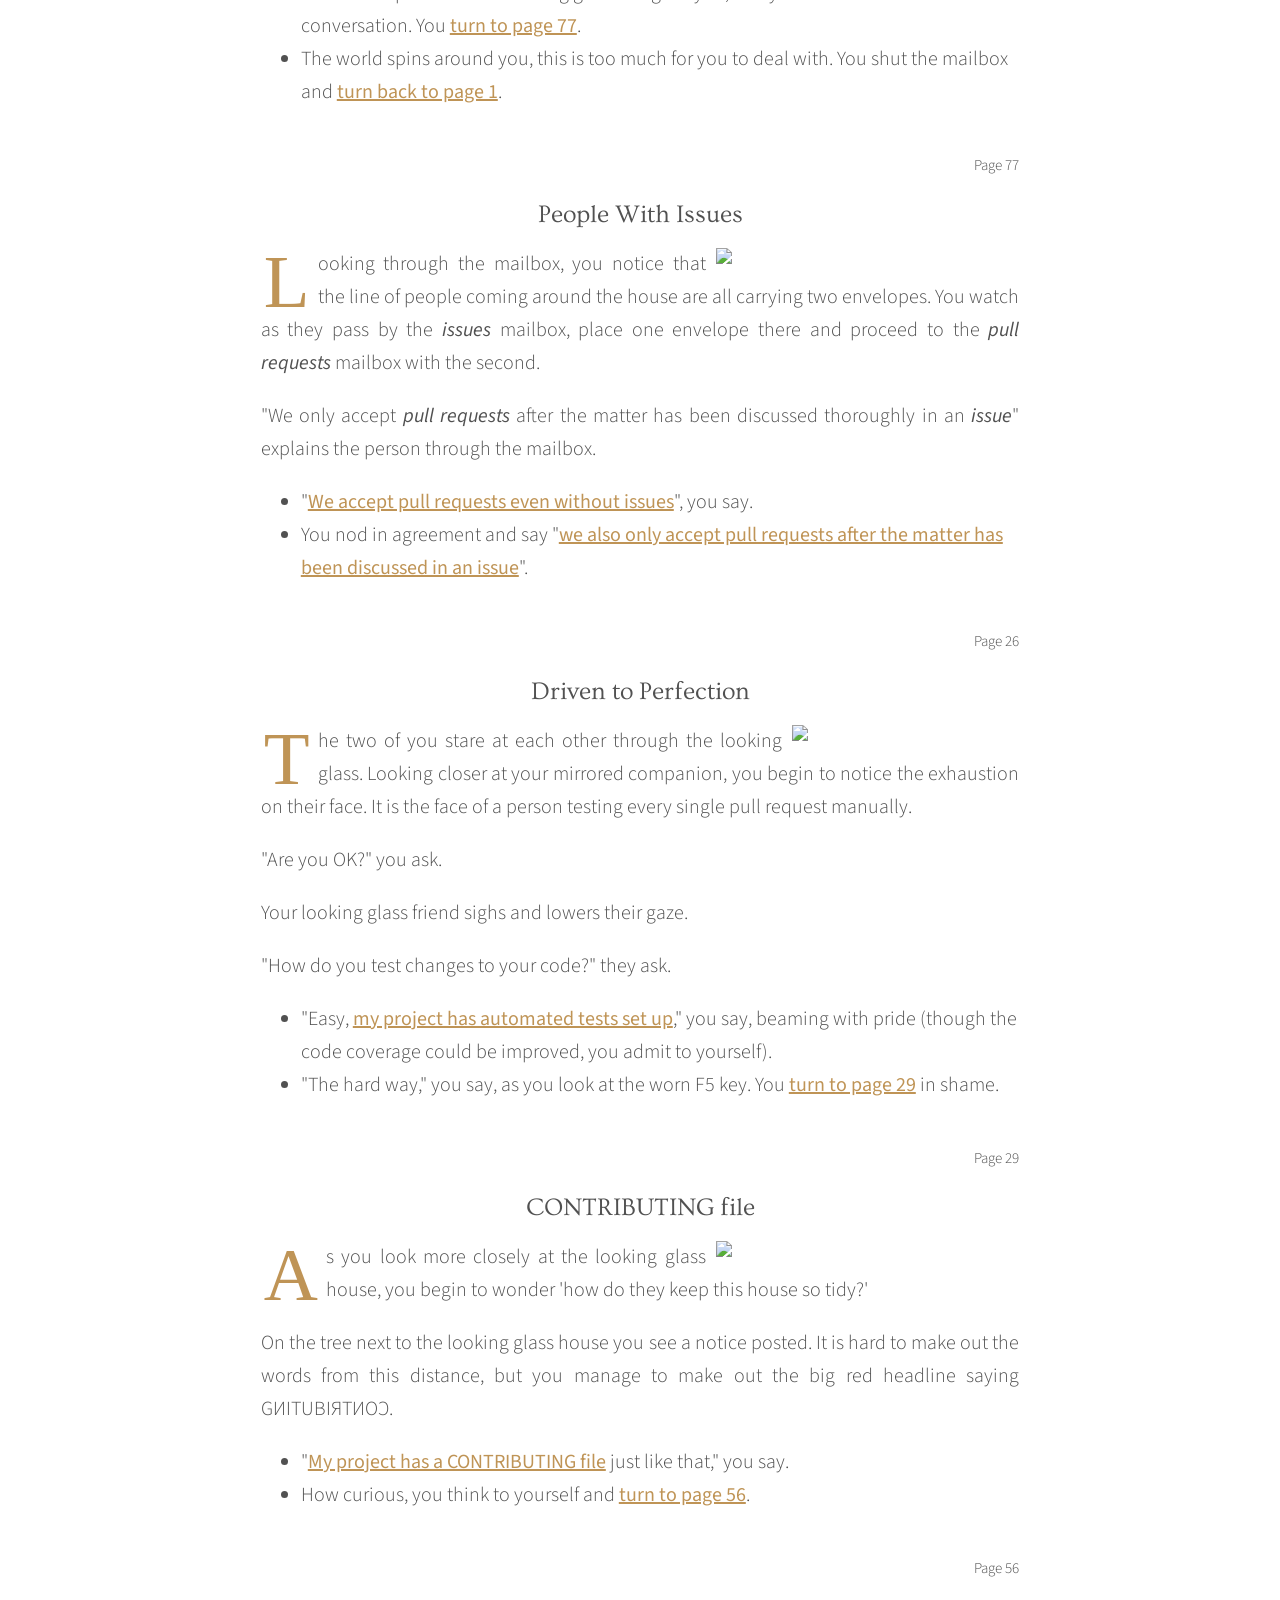
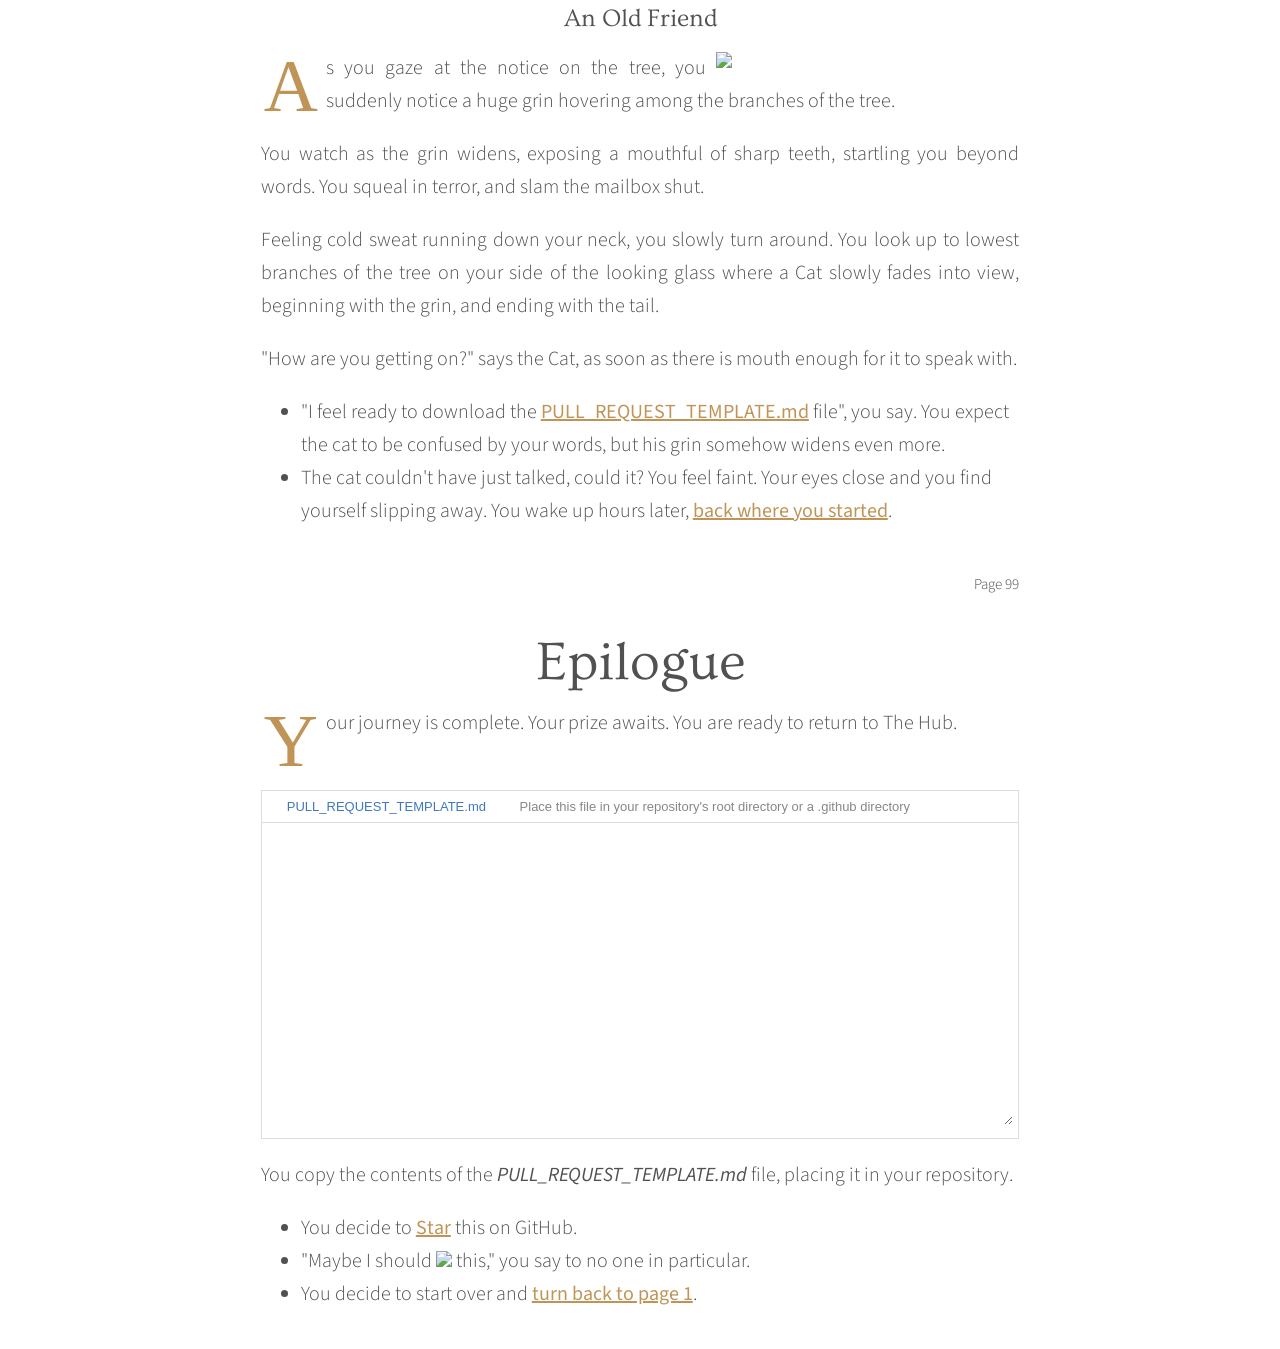
==== commit 3f868cbb: "Add last pages" ====
--- a/site/index.html
+++ b/site/index.html
@@ -4,101 +4,115 @@
     <meta charset="utf-8">
     <meta http-equiv="X-UA-Compatible" content="IE=edge">
     <meta name="viewport" content="width=device-width, initial-scale=1">
-    <title>Port your code to LUMI</title>
-    <meta name="description" content="An interactive guide to the available paths for porting your code to LUMI, featuring Cthulhu and Lewis Carrol" />
+    <title>GitHub Issue and Pull Request Templates Generator</title>
+    <meta name="description" content="A PULL_REQUEST_TEMPLATE.md and ISSUE_TEMPLATE.md generator featuring Cthulhu and Lewis Carrol" />
     <meta property="og:image" content="https://www.talater.com/open-source-templates/img/cheshire_cat.jpg"/>
-    <meta property="og:title" content="Explore port paths to LUMI"/>
-    <meta property="og:description" content="Explore paths for porting your code to LUMI with the help of Lewis Carrol and H.P. Lovecraft"/>
-    <meta property="og:url" content="https://enccs.github.io/port-to-lumi/"/>
-    <meta property="og:site_name" content="Port your code to LUMI"/>
+    <meta property="og:title" content="GitHub Issue and Pull Request Templates"/>
+    <meta property="og:description" content="Generate PULL_REQUEST_TEMPLATE.md and ISSUE_TEMPLATE.md with the help of Lewis Carrol and H.P. Lovecraft"/>
+    <meta property="og:url" content="https://www.talater.com/open-source-templates/"/>
+    <meta property="og:site_name" content="Open Source Templates Generator"/>
     <meta property="fb:admins" content="568390229" />
     <link rel="stylesheet" href="style/main.css">
     <link href='https://fonts.googleapis.com/css?family=Source+Sans+Pro:300,400,600' rel='stylesheet' type='text/css'>
     <link href='https://fonts.googleapis.com/css?family=Ovo' rel='stylesheet' type='text/css'>
-    <link rel="shortcut icon" href="img/favicon.ico"/>
+    <!-- Google Analytics -->
+    <script>
+    (function(i,s,o,g,r,a,m){i['GoogleAnalyticsObject']=r;i[r]=i[r]||function(){
+    (i[r].q=i[r].q||[]).push(arguments)},i[r].l=1*new Date();a=s.createElement(o),
+    m=s.getElementsByTagName(o)[0];a.async=1;a.src=g;m.parentNode.insertBefore(a,m)
+    })(window,document,'script','//www.google-analytics.com/analytics.js','ga');
+
+    ga('create', 'UA-24775009-1', 'auto');
+    ga('send', 'pageview');
+    </script>
+    <!-- End Google Analytics -->
   </head>
   <body>
     <a href="#/page/1" class="cover-link">
       <div class="cover">
         <img src="img/cyoa.png" alt="Choose Your Own Adventure" class="cyoa">
-        <h1>Your code and LUMI</h1>
-        <h2>The many paths to exascale</h2>
-        <div class="author">
-            <a href="https://www.csc.fi/">CSC</a>
-            and
-            <a href="https://enccs.se/">ENCCS</a>
-        </div>
-        <img src="img/lumi-cabinet.jpg" alt="The many paths to exascale" class="cover-image">
-        <footnote class="cover">
-            Based on <a href="https://www.talater.com/open-source-templates">Open Source Templates</a>
-        </footnote>
+        <h1>Open Source Templates</h1>
+        <h2>The Curious Case of the Issue and Pull Request Template</h2>
+        <div class="author">by Tal Ater</div>
+        <img src="img/cover.jpg" alt="The Curious Case of the Issue and Pull Request Template" class="cover-image">
       </div>
     </a>
 
     <div class="page" id="page-1">
       <h1>Chapter 1</h1>
-      <h2>Pre-Exascale Machines on the Horizon</h2>
+      <h2>The Overflowing Mailboxes</h2>
       <img src="img/alice25a.gif">
-      <p>You are sitting at your desk. Your are looking at your code: a carefully constructed masterpiece, with solid foundations and a beautiful user interface.</p>
-      <p>A new fleet of (pre)-exascale machines is being built around Europe. <a href="https://www.lumi-supercomputer.eu/">LUMI is expected to deliver 550PFLOPs</a>: the most powerful of its generation.</p>
-      <p>These machines will open new avenues for high-performance computing. But you wonder, is the code ready to harness these machines? And if not, how can you port it to the next generation of supercomputers?</p>
-      <ul>
-        <li>If your code <em>can already run on GPUs</em>, <a href="#/page/37/type/issues">turn to page 37</a>.</li>
-        <li>If your code <em>cannot run on GPUs</em>, <a href="#/page/75/type/pull-requests">turn to page 75</a>.</li>
+      <p>You are standing in an open field west of a white house. The house is a carefully constructed masterpiece, with solid foundations and a beautiful facade matched by an elegant interior.</p>
+      <p>Around the back of the house you see a long line of people, all of them holding little white envelopes. They seem very eager to help with the house.</p>
+      <p>There are two mailboxes here.</p>
+      <p>The first mailbox is simply labeled <em>issues</em> ("as if I don't have enough of my own to deal with", you think to yourself).</p>
+      <p>The second is mysteriously labeled - <em>Pull Requests</em>.</p>
+      <p>Both are overflowing.</p>
+      <ul>
+        <li>To open the <em>issues</em> box, <a href="#/page/37/type/issues">turn to page 37</a>.</li>
+        <li>To open the <em>pull requests</em> box, <a href="#/page/75/type/pull-requests">turn to page 75</a>.</li>
         <li>Realizing that your boss may be looking over your shoulder, you quickly hit the <a href="#" id="boss-key">BOSS key</a>.</li>
       </ul>
     </div>
 
     <div class="page" id="page-37">
       <div class="page-number">Page 37</div>
-      <h2>A Box Full of GPUs</h2>
+      <h2>A Bottomless Pit</h2>
       <img src="img/451px-Maelstrom-Clarke.jpg">
-      <p>Your code is already taking advantage of <em>GPU acceleration</em>, likely using the <a href="https://docs.nvidia.com/cuda/index.html">CUDA programming language</a> or <a href="https://www.openacc.org/">OpenACC directives</a>.</p>
-      <p>The LUMI GPU partition will be powered by <a href="https://www.amd.com/en/products/server-accelerators/instinct-mi100">AMD Instinct MI100 accelerators</a>: some changes are in order!</p>
-      <p>There is a dizzying array of options in front of you: you roll up your sleeves and start exploring.</p>
-      <ul>
-        <li>If you write C++ <a href="#/page/38">turn to page 38</a>.</li>
-        <li>If you write C <a href="#/page/38">turn to page 38</a>.</li>
-        <li>If you write Fortran <a href="#/page/38">turn to page 38</a>.</li>
+      <p>You take a deep breath and open the box labeled <em>issues</em>.</p>
+      <p>The size of the box's interior surprises you. As you look into it, you are suddenly gripped by a feeling that the box has no bottom.</p>
+      <p>As you stare down into the seemingly bottomless pit of the box, you begin to feel a chill running down your spine. It is as if… as if the endless box of issues is staring right back into your soul.</p>
+      <p>It feels… judgy.</p>
+      <ul>
+        <li>Rolling up your sleeves, you decide to take charge of the <em>issues</em> box and <a href="#/page/38">turn to page 38</a>.</li>
+        <li>Fear overtakes you. You close the box with a high pitched yelp and <a href="#/page/1">turn back to page 1</a>.</li>
       </ul>
     </div>
 
     <div class="page" id="page-38">
       <div class="page-number">Page 38</div>
-      <h2>Porting C++ Code</h2>
-      <img src="img/ISO_C++_Logo.svg" height="150">
-      <p>C++ is a multi-paradigm programming language. It is flexible and allows you to get performance where you need it.</p>
-      <p>It enables you to build <em>high-level, zero-cost abstractions</em>.</p>
-      <p>It is also a complex language: you have many options to choose from in your quest for a path to GPU acceleration.</p>
-      <ul>
-        <li>You are <em>adventurous</em>. You take this opportunity to rewrite your performance-critical kernels using one the <a href="#/page/39/description/bug">new high-level, parallel programming libraries</a>.</li>
-        <li>You are intimately familiar with <a href="https://docs.nvidia.com/cuda/index.html">CUDA</a>. You decide to try the automated conversion tools to the <a href="#/page/39/description/feature">HIP language</a>.</li>
-        <li>You are more comfortable with a framework for <em>descriptive</em> parallelism. You decide to use <a href="#/page/39/description/bug-or-feature"><code>pragma</code>-based technology</a>.</li>
+      <h2>Angels and Demons</h2>
+      <img src="img/angelsversusdemons.jpg">
+      <p>As you reach down into the box, you begin to realize there is a strange order to the madness. You start to notice a pattern in the issues.</p>
+      <p>Some take the form of <em>bug reports</em>, grey festering blobs of infinite malevolence.</p>
+      <p>Others manifest themselves as great ethereal balls of living energy in the form of ideas. Whispering half truths of promised <em>features, improvements, and changes</em>.</p>
+      <p>You furrow your brow as you consider whether you should concentrate on one type of issue, or both.</p>
+      <ul>
+        <li>You decide to focus on <a href="#/page/39/description/bug">bug reports</a>.</li>
+        <li>You decide to prioritize <a href="#/page/39/description/feature">new features, improvements, and changes</a>.</li>
+        <li>You decide to accept both <a href="#/page/39/description/bug-or-feature">bug reports as well as proposals for new features, improvements, and changes</a>.</li>
       </ul>
     </div>
 
     <div class="page" id="page-39">
       <div class="page-number">Page 39</div>
-      <h2>Porting C Code</h2>
-      <img src="img/The_C_Programming_Language_logo.svg" height="150">
-      <p>.</p>
-      <p>C is a low-level, systems-programming language. You can be as close to the metal as you need to squeeze performance from your application.</p>
-      <p>You have two options to choose from in your quest for a path to GPU acceleration.</p>
-      <ul>
-        <li>You are intimately familiar with <a href="https://docs.nvidia.com/cuda/index.html">CUDA</a>. You decide to try the automated conversion tools to the <a href="#/page/39/description/feature">HIP language</a>.</li>
-        <li>You are more comfortable with a framework for <em>descriptive</em> parallelism. You decide to use <a href="#/page/39/description/bug-or-feature"><code>pragma</code>-based technology</a>.</li>
+      <h2>Two Sides to Every Schwartz</h2>
+      <img src="img/2book18.jpg">
+      <p>As you pull your head out of the <em>issues</em> mailbox, you are startled by a voice coming from behind you.</p>
+      <p>"So… what are you?"</p>
+      <p>They are standing under a tree, each with an arm round the other’s neck, and you know which is which in a moment, because one of them has <em>`front’</em> embroidered on his collar, and the other <em>`back’</em>.</p>
+      <p>"I'm sure I'm very sorry, but whatever do you mean?"</p>
+      <p>"There are two sides to every Schwartz," says the first. "Front end…"</p>
+      <p>"…and back end," adds his brother.</p>
+      <ul>
+        <li>"<a href="#/page/42/environment/browser">My project runs in the browser</a>" you say, giving <em>back</em> a mistrusting look.</li>
+        <li>"<a href="#/page/42/environment/server">I am all about the server</a>" you say with some pride.</li>
+        <li>You roll your eyes at the twins and say "<a href="#/page/42/environment/browser-and-server">How quaint. Actually my code runs equally well on the server, as well as the browser</a>".</li>
       </ul>
     </div>
 
     <div class="page" id="page-42">
       <div class="page-number">Page 42</div>
-      <h2>Porting Fortran Code</h2>
-      <img src="img/640px-Lochkarte_FORTRAN.jpg">
-      <p>Fortran is the veteran of languages in computational sciences and engineering.</p>
-      <p>You have two options to choose from in your quest for a path to GPU acceleration.</p>
-      <ul>
-        <li>You are intimately familiar with <a href="https://developer.nvidia.com/cuda-fortran">CUDA Fortran</a> and the <code>iso_c_binding</code> Fortran2003 standard module. You decide to try <a href="#/page/39/description/feature"><code>hipfort</code></a>.</li>
-        <li>You are more comfortable with a framework for <em>descriptive</em> parallelism. You decide to use <a href="#/page/39/description/bug-or-feature"><code>pragma</code>-based technology</a>.</li>
+      <h2>An Unexpected Guest</h2>
+      <img src="img/cheshire_cat.jpg">
+      <p>The brothers nod with understanding, give each other a knowing look and disappear into thin air.</p>
+      <p>"And that's that," says a voice from the tree above, startling you.</p>
+      <p>You look up and see a Cat grinning from ear to ear. Sensing your alarm, the Cat's grin somehow widens even more. You notice that it has very long claws and a great many teeth.</p>
+      <p>"Would you tell me, please, which way I ought to go from here?" you ask.</p>
+      <p>"That depends a good deal on where you want to get to," says the Cat. "You are either at the end of your road, or its beginning."</p>
+      <ul>
+        <li>Your journey feels complete, you feel ready to download your <a href="#/page/98">ISSUE_TEMPLATE.md</a></li>
+        <li>Something feels wrong, you <a href="#/page/1">turn around</a> and face the mailboxes again.</li>
       </ul>
     </div>
 
@@ -113,7 +127,7 @@
       <div class="textarea"><textarea></textarea></div>
       <p>You copy the contents of the <em>ISSUE_TEMPLATE.md</em> file, and place it in your repository.</p>
       <ul>
-        <li>You decide to <a class="github-button" href="https://github.com/ENCCS/port-to-lumi" data-count-href="/ENCCS/port-to-lumi/stargazers" data-count-api="/repos/ENCCS/port-to-lumi#stargazers_count" data-count-aria-label="# stargazers on GitHub" aria-label="Star ENCCS/port-to-lumi on GitHub">Star</a> this on GitHub.</li>
+        <li>You decide to <a class="github-button" href="https://github.com/TalAter/open-source-templates" data-count-href="/TalAter/open-source-templates/stargazers" data-count-api="/repos/TalAter/open-source-templates#stargazers_count" data-count-aria-label="# stargazers on GitHub" aria-label="Star TalAter/open-source-templates on GitHub">Star</a> this on GitHub.</li>
         <li>"Maybe I should <a href="https://twitter.com/intent/tweet?text=A%20GitHub%20issue%20and%20pull%20request%20template%20generator%20featuring%20Cthulhu%20and%20Lewis%20Carroll%20https%3A%2F%2Fwww.talater.com%2Fopen-source-templates%2F%20via%20%40TalAter" class="twitter-share-button" data-url="https://www.talater.com/open-source-templates/" data-text="A GitHub issue and pull request template generator featuring Cthulhu and Lewis Carroll" data-via="TalAter"><img src="img/tweet.png" class="tweet" /></a> this," you say to no one in particular.</li>
         <li>You do not feel ready, you <a href="#/page/1">turn around</a> and start again.</li>
       </ul>
@@ -196,7 +210,7 @@
       <div class="textarea"><textarea></textarea></div>
       <p>You copy the contents of the <em>PULL_REQUEST_TEMPLATE.md</em> file, placing it in your repository.</p>
       <ul>
-        <li>You decide to <a class="github-button" href="https://github.com/ENCCS/port-to-lumi" data-count-href="/ENCCS/port-to-lumi/stargazers" data-count-api="/repos/ENCCS/port-to-lumi#stargazers_count" data-count-aria-label="# stargazers on GitHub" aria-label="Star ENCCS/port-to-lumi on GitHub">Star</a> this on GitHub.</li>
+        <li>You decide to <a class="github-button" href="https://github.com/TalAter/open-source-templates" data-count-href="/TalAter/open-source-templates/stargazers" data-count-api="/repos/TalAter/open-source-templates#stargazers_count" data-count-aria-label="# stargazers on GitHub" aria-label="Star TalAter/open-source-templates on GitHub">Star</a> this on GitHub.</li>
         <li>"Maybe I should <a href="https://twitter.com/intent/tweet?text=A%20GitHub%20issue%20and%20pull%20request%20template%20generator%20featuring%20Cthulhu%20and%20Lewis%20Carroll%20https%3A%2F%2Fwww.talater.com%2Fopen-source-templates%2F%20via%20%40TalAter" class="twitter-share-button" data-url="https://www.talater.com/open-source-templates/" data-text="A GitHub issue and pull request template generator featuring Cthulhu and Lewis Carroll" data-via="TalAter"><img src="img/tweet.png" class="tweet" /></a> this," you say to no one in particular.</li>
         <li>You decide to start over and <a href="#/page/1">turn back to page 1</a>.</li>
       </ul>
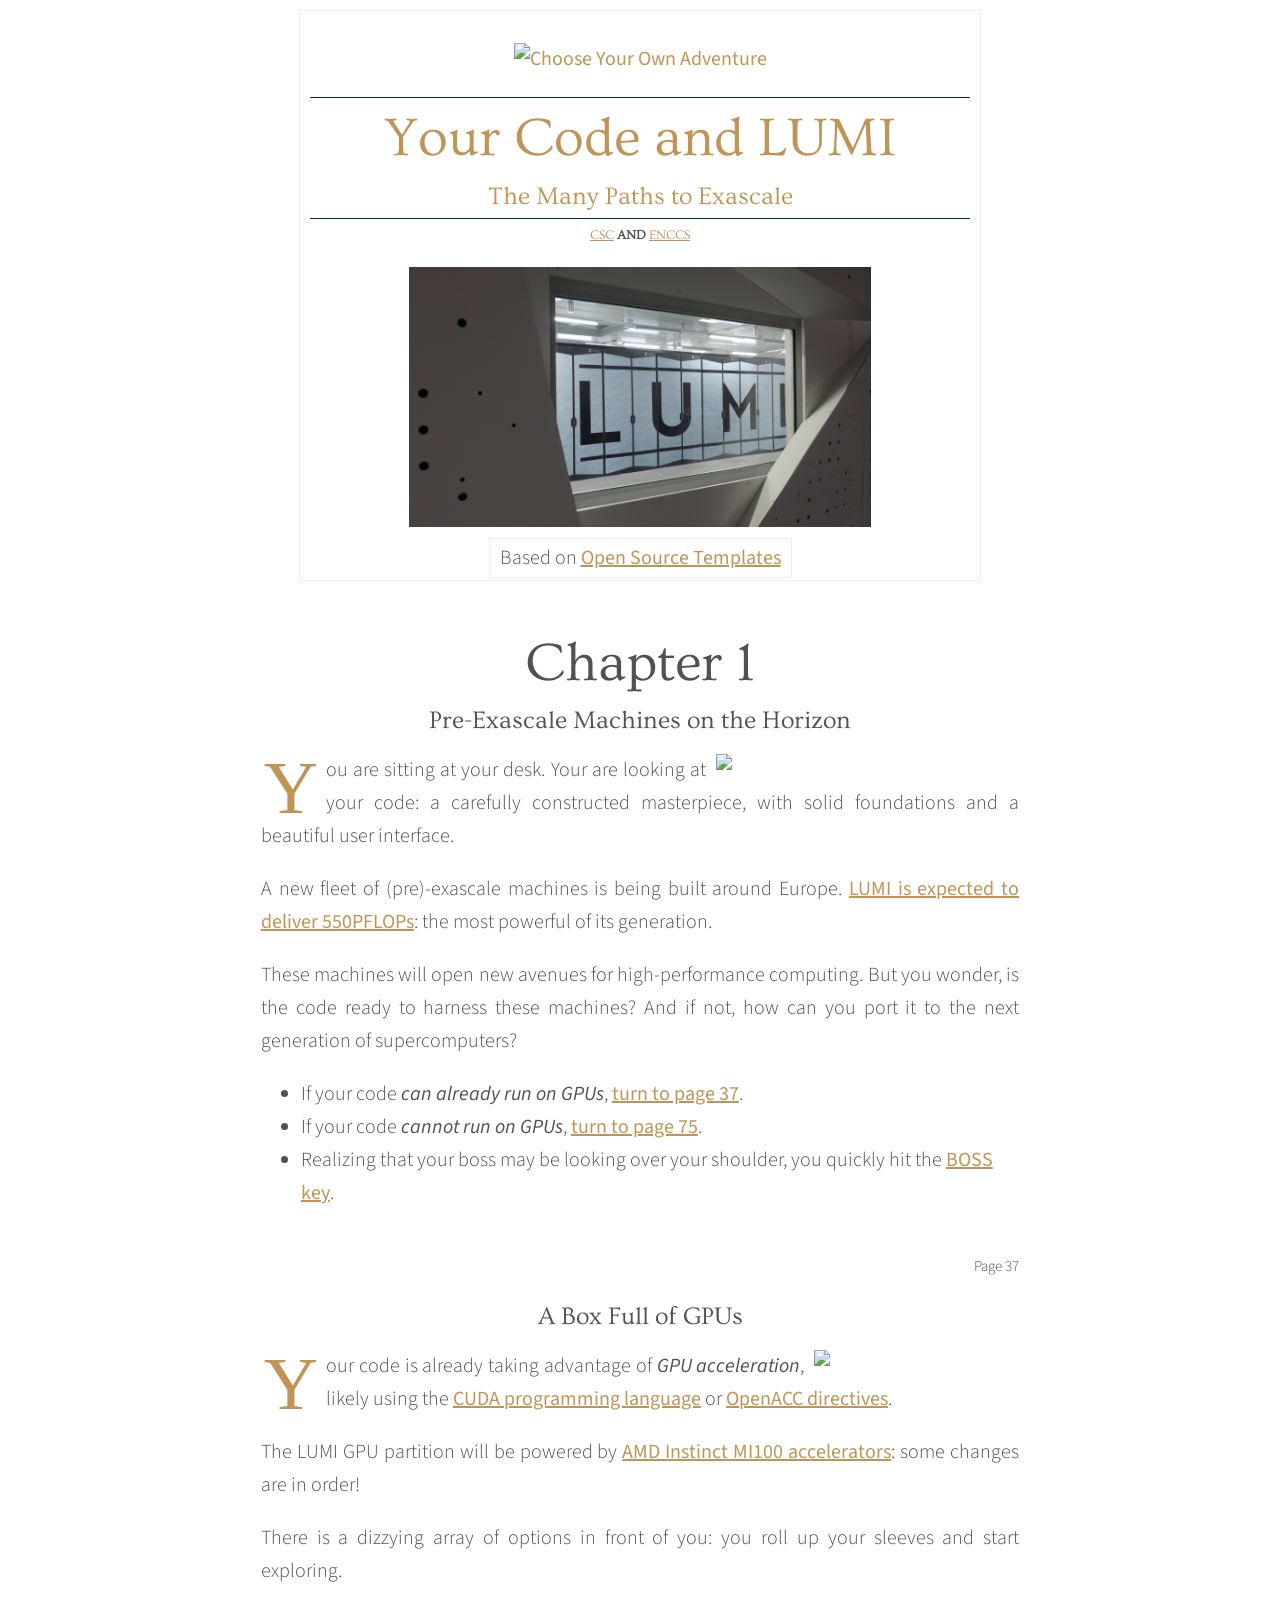
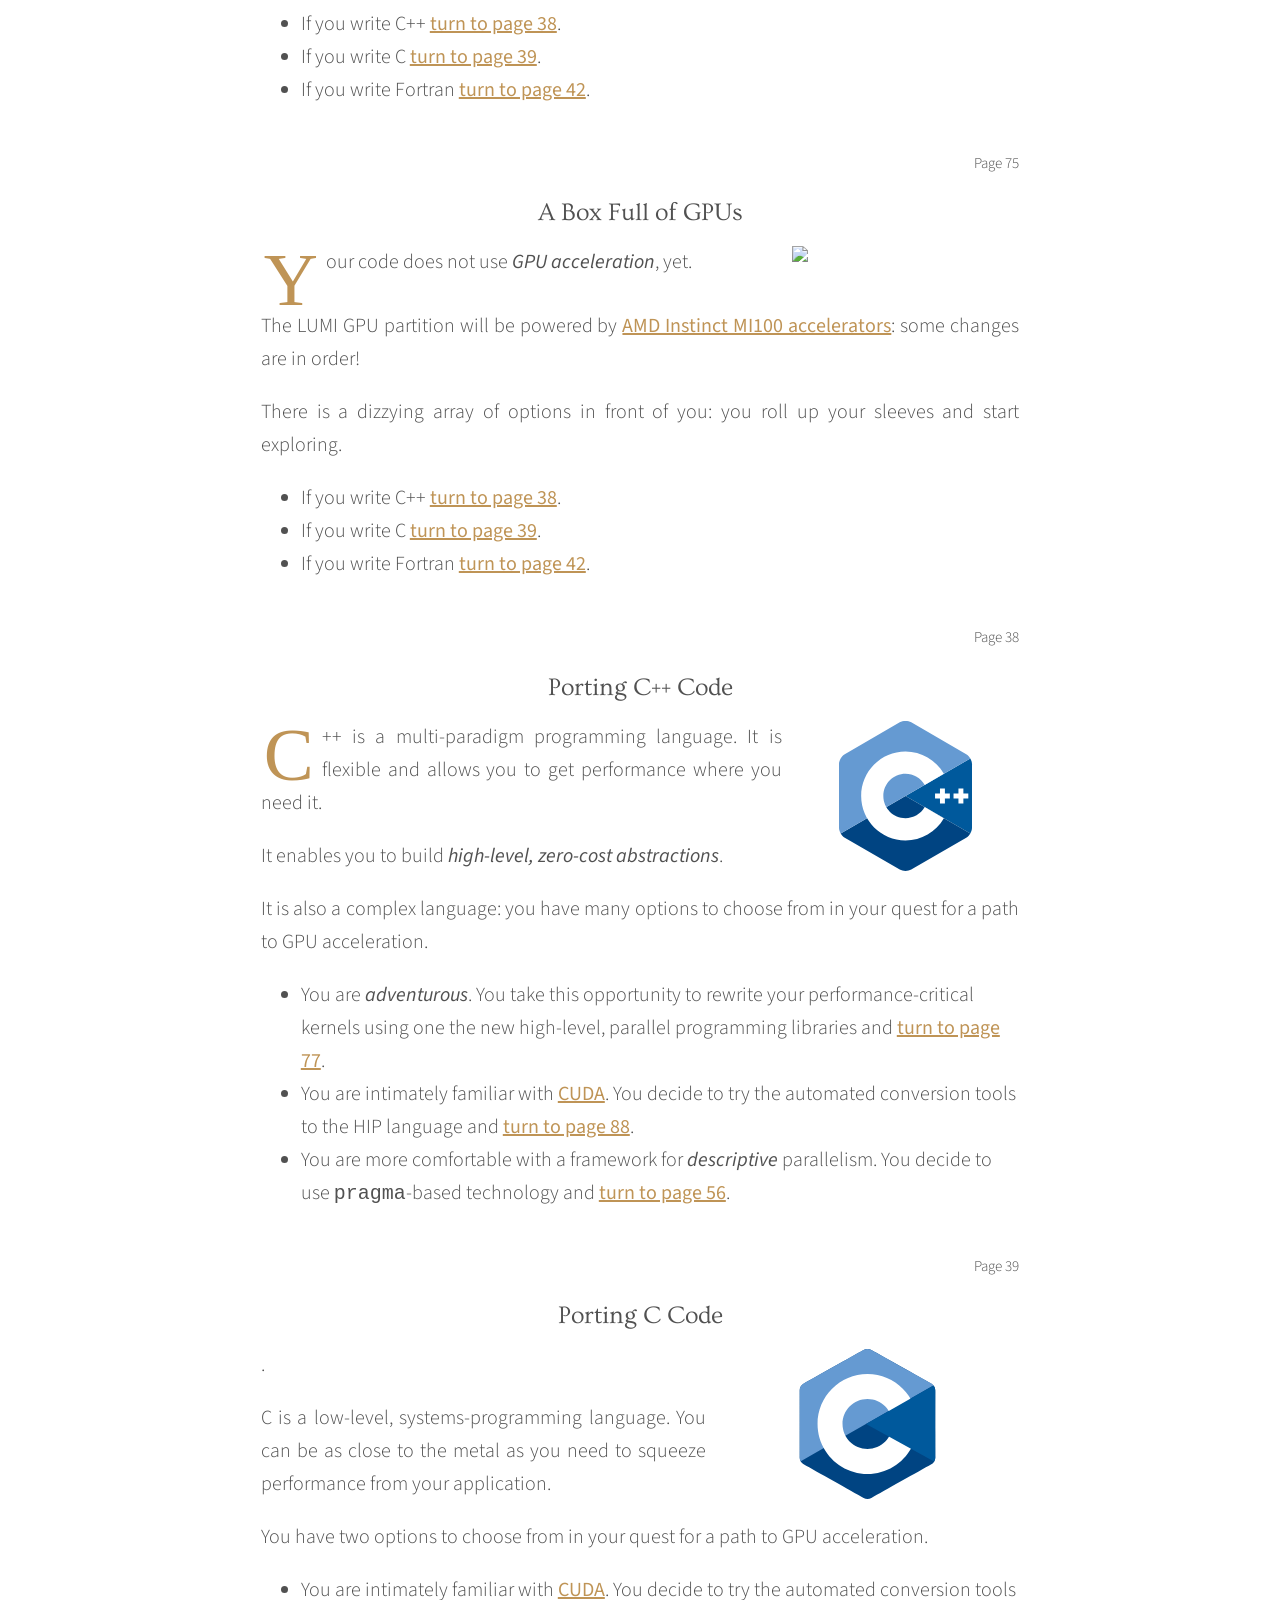
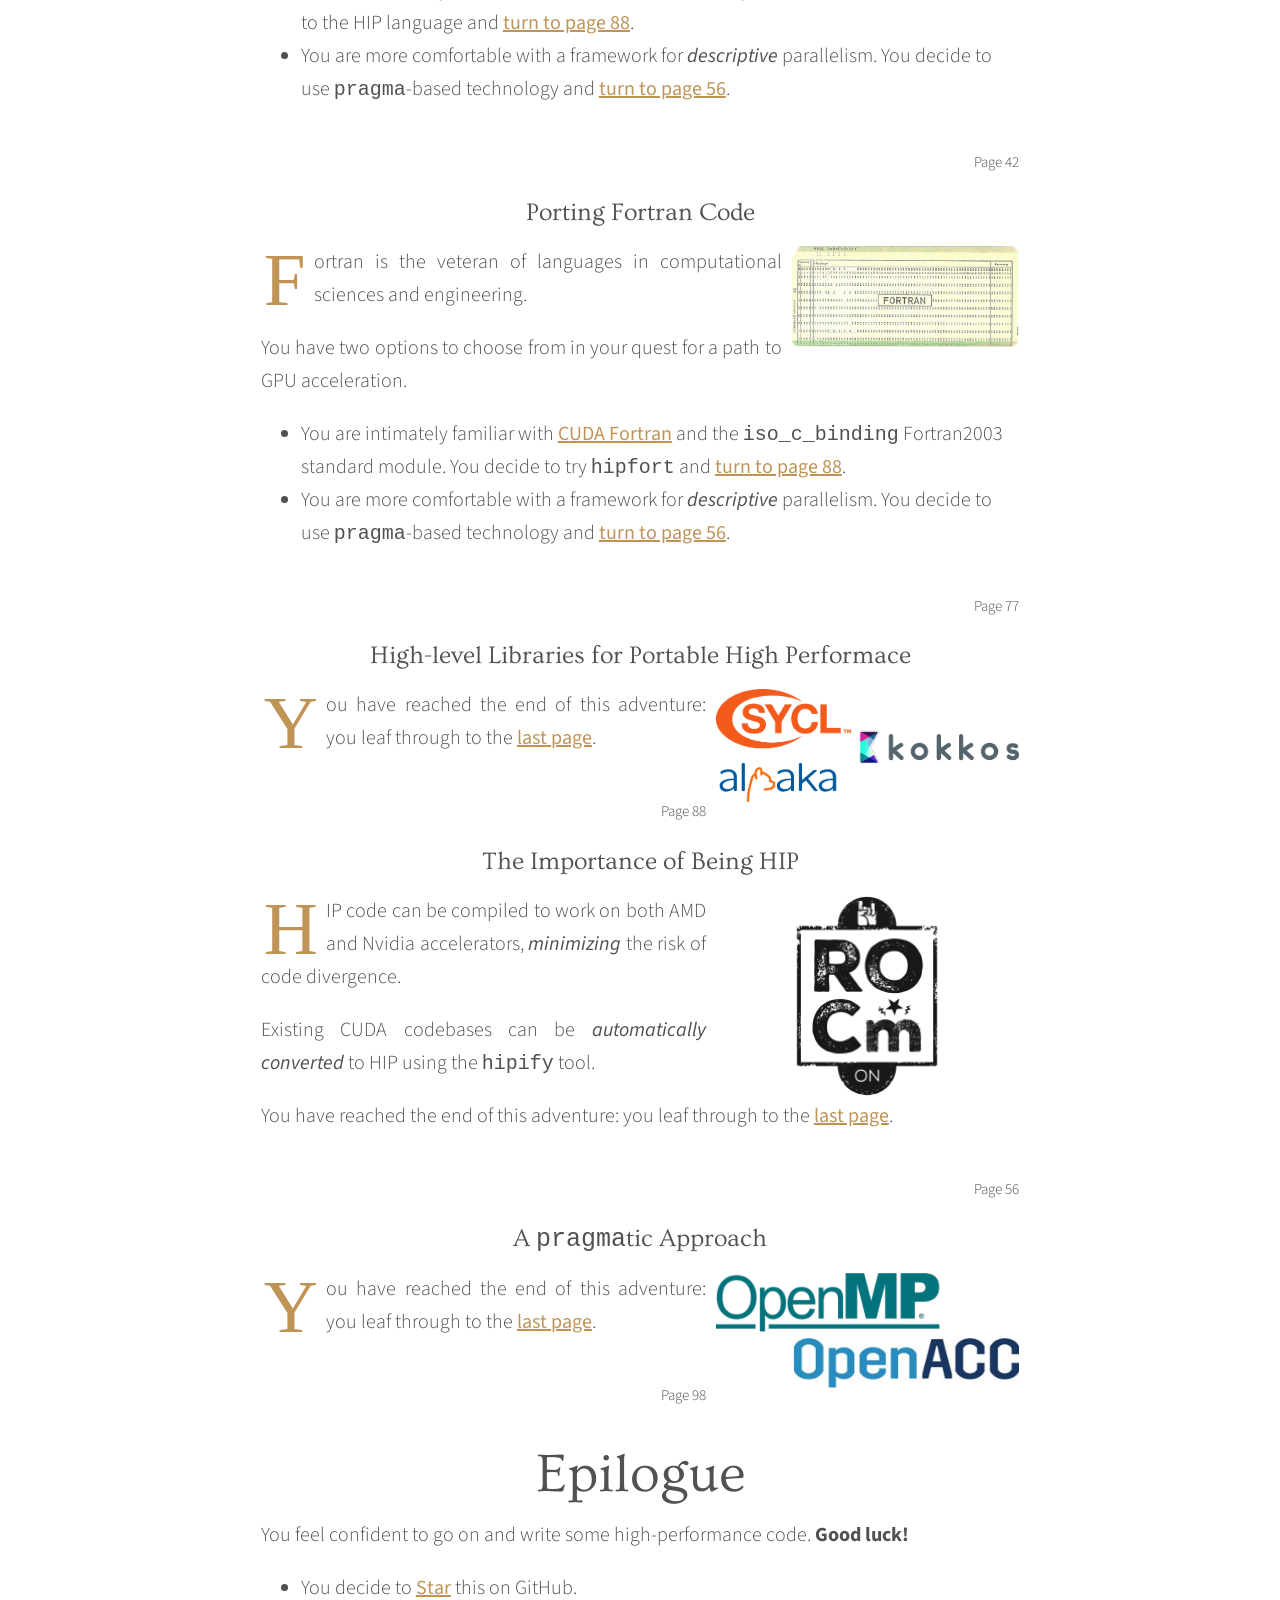
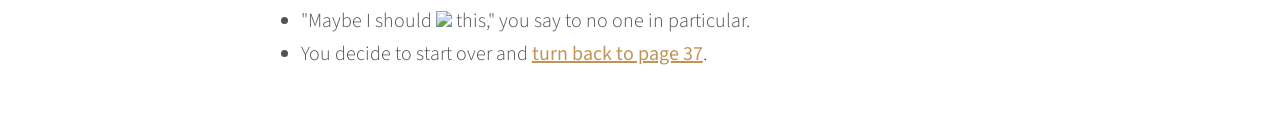
==== commit fe0f2032: "Remove Google Analytics" ====
--- a/site/index.html
+++ b/site/index.html
@@ -4,215 +4,150 @@
     <meta charset="utf-8">
     <meta http-equiv="X-UA-Compatible" content="IE=edge">
     <meta name="viewport" content="width=device-width, initial-scale=1">
-    <title>GitHub Issue and Pull Request Templates Generator</title>
-    <meta name="description" content="A PULL_REQUEST_TEMPLATE.md and ISSUE_TEMPLATE.md generator featuring Cthulhu and Lewis Carrol" />
+    <title>Port your code to LUMI</title>
+    <meta name="description" content="An interactive guide to the available paths for porting your code to LUMI, featuring Cthulhu and Lewis Carrol" />
     <meta property="og:image" content="https://www.talater.com/open-source-templates/img/cheshire_cat.jpg"/>
-    <meta property="og:title" content="GitHub Issue and Pull Request Templates"/>
-    <meta property="og:description" content="Generate PULL_REQUEST_TEMPLATE.md and ISSUE_TEMPLATE.md with the help of Lewis Carrol and H.P. Lovecraft"/>
-    <meta property="og:url" content="https://www.talater.com/open-source-templates/"/>
-    <meta property="og:site_name" content="Open Source Templates Generator"/>
+    <meta property="og:title" content="Explore port paths to LUMI"/>
+    <meta property="og:description" content="Explore paths for porting your code to LUMI with the help of Lewis Carrol and H.P. Lovecraft"/>
+    <meta property="og:url" content="https://enccs.github.io/port-to-lumi/"/>
+    <meta property="og:site_name" content="Port your code to LUMI"/>
     <meta property="fb:admins" content="568390229" />
     <link rel="stylesheet" href="style/main.css">
     <link href='https://fonts.googleapis.com/css?family=Source+Sans+Pro:300,400,600' rel='stylesheet' type='text/css'>
     <link href='https://fonts.googleapis.com/css?family=Ovo' rel='stylesheet' type='text/css'>
-    <!-- Google Analytics -->
-    <script>
-    (function(i,s,o,g,r,a,m){i['GoogleAnalyticsObject']=r;i[r]=i[r]||function(){
-    (i[r].q=i[r].q||[]).push(arguments)},i[r].l=1*new Date();a=s.createElement(o),
-    m=s.getElementsByTagName(o)[0];a.async=1;a.src=g;m.parentNode.insertBefore(a,m)
-    })(window,document,'script','//www.google-analytics.com/analytics.js','ga');
-
-    ga('create', 'UA-24775009-1', 'auto');
-    ga('send', 'pageview');
-    </script>
-    <!-- End Google Analytics -->
+    <link rel="shortcut icon" href="img/favicon.ico"/>
   </head>
   <body>
     <a href="#/page/1" class="cover-link">
       <div class="cover">
         <img src="img/cyoa.png" alt="Choose Your Own Adventure" class="cyoa">
-        <h1>Open Source Templates</h1>
-        <h2>The Curious Case of the Issue and Pull Request Template</h2>
-        <div class="author">by Tal Ater</div>
-        <img src="img/cover.jpg" alt="The Curious Case of the Issue and Pull Request Template" class="cover-image">
+        <h1>Your Code and LUMI</h1>
+        <h2>The Many Paths to Exascale</h2>
+        <div class="author">
+            <a href="https://www.csc.fi/">CSC</a>
+            and
+            <a href="https://enccs.se/">ENCCS</a>
+        </div>
+        <img src="img/lumi-cabinet.jpg" alt="The many paths to exascale" class="cover-image">
+        <footnote class="cover">
+            Based on <a href="https://www.talater.com/open-source-templates">Open Source Templates</a>
+        </footnote>
       </div>
     </a>
 
     <div class="page" id="page-1">
       <h1>Chapter 1</h1>
-      <h2>The Overflowing Mailboxes</h2>
+      <h2>Pre-Exascale Machines on the Horizon</h2>
       <img src="img/alice25a.gif">
-      <p>You are standing in an open field west of a white house. The house is a carefully constructed masterpiece, with solid foundations and a beautiful facade matched by an elegant interior.</p>
-      <p>Around the back of the house you see a long line of people, all of them holding little white envelopes. They seem very eager to help with the house.</p>
-      <p>There are two mailboxes here.</p>
-      <p>The first mailbox is simply labeled <em>issues</em> ("as if I don't have enough of my own to deal with", you think to yourself).</p>
-      <p>The second is mysteriously labeled - <em>Pull Requests</em>.</p>
-      <p>Both are overflowing.</p>
+      <p>You are sitting at your desk. Your are looking at your code: a carefully constructed masterpiece, with solid foundations and a beautiful user interface.</p>
+      <p>A new fleet of (pre)-exascale machines is being built around Europe. <a href="https://www.lumi-supercomputer.eu/">LUMI is expected to deliver 550PFLOPs</a>: the most powerful of its generation.</p>
+      <p>These machines will open new avenues for high-performance computing. But you wonder, is the code ready to harness these machines? And if not, how can you port it to the next generation of supercomputers?</p>
       <ul>
-        <li>To open the <em>issues</em> box, <a href="#/page/37/type/issues">turn to page 37</a>.</li>
-        <li>To open the <em>pull requests</em> box, <a href="#/page/75/type/pull-requests">turn to page 75</a>.</li>
+        <li>If your code <em>can already run on GPUs</em>, <a href="#/page/37/type/gpu-yes">turn to page 37</a>.</li>
+        <li>If your code <em>cannot run on GPUs</em>, <a href="#/page/75/type/gpu-no">turn to page 75</a>.</li>
         <li>Realizing that your boss may be looking over your shoulder, you quickly hit the <a href="#" id="boss-key">BOSS key</a>.</li>
       </ul>
     </div>
 
     <div class="page" id="page-37">
       <div class="page-number">Page 37</div>
-      <h2>A Bottomless Pit</h2>
+      <h2>A Box Full of GPUs</h2>
       <img src="img/451px-Maelstrom-Clarke.jpg">
-      <p>You take a deep breath and open the box labeled <em>issues</em>.</p>
-      <p>The size of the box's interior surprises you. As you look into it, you are suddenly gripped by a feeling that the box has no bottom.</p>
-      <p>As you stare down into the seemingly bottomless pit of the box, you begin to feel a chill running down your spine. It is as if… as if the endless box of issues is staring right back into your soul.</p>
-      <p>It feels… judgy.</p>
+      <p>Your code is already taking advantage of <em>GPU acceleration</em>, likely using the <a href="https://docs.nvidia.com/cuda/index.html">CUDA programming language</a> or <a href="https://www.openacc.org/">OpenACC directives</a>.</p>
+      <p>The LUMI GPU partition will be powered by <a href="https://www.amd.com/en/products/server-accelerators/instinct-mi100">AMD Instinct MI100 accelerators</a>: some changes are in order!</p>
+      <p>There is a dizzying array of options in front of you: you roll up your sleeves and start exploring.</p>
       <ul>
-        <li>Rolling up your sleeves, you decide to take charge of the <em>issues</em> box and <a href="#/page/38">turn to page 38</a>.</li>
-        <li>Fear overtakes you. You close the box with a high pitched yelp and <a href="#/page/1">turn back to page 1</a>.</li>
+        <li>If you write C++ <a href="#/page/38/language/cxx">turn to page 38</a>.</li>
+        <li>If you write C <a href="#/page/39/language/c">turn to page 39</a>.</li>
+        <li>If you write Fortran <a href="#/page/42/language/fortran">turn to page 42</a>.</li>
+      </ul>
+    </div>
+
+    <div class="page" id="page-75">
+      <div class="page-number">Page 75</div>
+      <h2>A Box Full of GPUs</h2>
+      <img src="img/451px-Maelstrom-Clarke.jpg">
+      <p>Your code does not use <em>GPU acceleration</em>, yet.</p>
+      <p>The LUMI GPU partition will be powered by <a href="https://www.amd.com/en/products/server-accelerators/instinct-mi100">AMD Instinct MI100 accelerators</a>: some changes are in order!</p>
+      <p>There is a dizzying array of options in front of you: you roll up your sleeves and start exploring.</p>
+      <ul>
+        <li>If you write C++ <a href="#/page/38/language/cxx">turn to page 38</a>.</li>
+        <li>If you write C <a href="#/page/39/language/c">turn to page 39</a>.</li>
+        <li>If you write Fortran <a href="#/page/42/language/fortran">turn to page 42</a>.</li>
       </ul>
     </div>
 
     <div class="page" id="page-38">
       <div class="page-number">Page 38</div>
-      <h2>Angels and Demons</h2>
-      <img src="img/angelsversusdemons.jpg">
-      <p>As you reach down into the box, you begin to realize there is a strange order to the madness. You start to notice a pattern in the issues.</p>
-      <p>Some take the form of <em>bug reports</em>, grey festering blobs of infinite malevolence.</p>
-      <p>Others manifest themselves as great ethereal balls of living energy in the form of ideas. Whispering half truths of promised <em>features, improvements, and changes</em>.</p>
-      <p>You furrow your brow as you consider whether you should concentrate on one type of issue, or both.</p>
+      <h2>Porting C++ Code</h2>
+      <img src="img/ISO_C++_Logo.svg" height="150">
+      <p>C++ is a multi-paradigm programming language. It is flexible and allows you to get performance where you need it.</p>
+      <p>It enables you to build <em>high-level, zero-cost abstractions</em>.</p>
+      <p>It is also a complex language: you have many options to choose from in your quest for a path to GPU acceleration.</p>
       <ul>
-        <li>You decide to focus on <a href="#/page/39/description/bug">bug reports</a>.</li>
-        <li>You decide to prioritize <a href="#/page/39/description/feature">new features, improvements, and changes</a>.</li>
-        <li>You decide to accept both <a href="#/page/39/description/bug-or-feature">bug reports as well as proposals for new features, improvements, and changes</a>.</li>
+        <li>You are <em>adventurous</em>. You take this opportunity to rewrite your performance-critical kernels using one the new high-level, parallel programming libraries and <a href="#/page/77/framework/library">turn to page 77</a>.</li>
+        <li>You are intimately familiar with <a href="https://docs.nvidia.com/cuda/index.html">CUDA</a>. You decide to try the automated conversion tools to the HIP language and <a href="#/page/88/framework/hip">turn to page 88</a>.</li>
+        <li>You are more comfortable with a framework for <em>descriptive</em> parallelism. You decide to use <code>pragma</code>-based technology and <a href="#/page/56/framework/pragma">turn to page 56</a>.</li>
       </ul>
     </div>
 
     <div class="page" id="page-39">
       <div class="page-number">Page 39</div>
-      <h2>Two Sides to Every Schwartz</h2>
-      <img src="img/2book18.jpg">
-      <p>As you pull your head out of the <em>issues</em> mailbox, you are startled by a voice coming from behind you.</p>
-      <p>"So… what are you?"</p>
-      <p>They are standing under a tree, each with an arm round the other’s neck, and you know which is which in a moment, because one of them has <em>`front’</em> embroidered on his collar, and the other <em>`back’</em>.</p>
-      <p>"I'm sure I'm very sorry, but whatever do you mean?"</p>
-      <p>"There are two sides to every Schwartz," says the first. "Front end…"</p>
-      <p>"…and back end," adds his brother.</p>
+      <h2>Porting C Code</h2>
+      <img src="img/The_C_Programming_Language_logo.svg" height="150">
+      <p>.</p>
+      <p>C is a low-level, systems-programming language. You can be as close to the metal as you need to squeeze performance from your application.</p>
+      <p>You have two options to choose from in your quest for a path to GPU acceleration.</p>
       <ul>
-        <li>"<a href="#/page/42/environment/browser">My project runs in the browser</a>" you say, giving <em>back</em> a mistrusting look.</li>
-        <li>"<a href="#/page/42/environment/server">I am all about the server</a>" you say with some pride.</li>
-        <li>You roll your eyes at the twins and say "<a href="#/page/42/environment/browser-and-server">How quaint. Actually my code runs equally well on the server, as well as the browser</a>".</li>
+        <li>You are intimately familiar with <a href="https://docs.nvidia.com/cuda/index.html">CUDA</a>. You decide to try the automated conversion tools to the HIP language and <a href="#/page/88/framework/hip">turn to page 88</a>.</li>
+        <li>You are more comfortable with a framework for <em>descriptive</em> parallelism. You decide to use <code>pragma</code>-based technology and <a href="#/page/56/framework/pragma">turn to page 56</a>.</li>
       </ul>
     </div>
 
     <div class="page" id="page-42">
       <div class="page-number">Page 42</div>
-      <h2>An Unexpected Guest</h2>
-      <img src="img/cheshire_cat.jpg">
-      <p>The brothers nod with understanding, give each other a knowing look and disappear into thin air.</p>
-      <p>"And that's that," says a voice from the tree above, startling you.</p>
-      <p>You look up and see a Cat grinning from ear to ear. Sensing your alarm, the Cat's grin somehow widens even more. You notice that it has very long claws and a great many teeth.</p>
-      <p>"Would you tell me, please, which way I ought to go from here?" you ask.</p>
-      <p>"That depends a good deal on where you want to get to," says the Cat. "You are either at the end of your road, or its beginning."</p>
+      <h2>Porting Fortran Code</h2>
+      <img src="img/640px-Lochkarte_FORTRAN.jpg">
+      <p>Fortran is the veteran of languages in computational sciences and engineering.</p>
+      <p>You have two options to choose from in your quest for a path to GPU acceleration.</p>
       <ul>
-        <li>Your journey feels complete, you feel ready to download your <a href="#/page/98">ISSUE_TEMPLATE.md</a></li>
-        <li>Something feels wrong, you <a href="#/page/1">turn around</a> and face the mailboxes again.</li>
+        <li>You are intimately familiar with <a href="https://developer.nvidia.com/cuda-fortran">CUDA Fortran</a> and the <code>iso_c_binding</code> Fortran2003 standard module. You decide to try <code>hipfort</code> and <a href="#/page/88/framework/hip">turn to page 88</a>.</li>
+        <li>You are more comfortable with a framework for <em>descriptive</em> parallelism. You decide to use <code>pragma</code>-based technology and <a href="#/page/56/framework/pragma">turn to page 56</a>.</li>
       </ul>
+    </div>
+
+    <div class="page" id="page-77">
+      <div class="page-number">Page 77</div>
+      <h2>High-level Libraries for Portable High Performace</h2>
+      <img src="img/high-level.png">
+      <p>You have reached the end of this adventure: you leaf through to the <a href="#/page/98">last page</a>.</p>
+    </div>
+
+    <div class="page" id="page-88">
+      <div class="page-number">Page 88</div>
+      <h2>The Importance of Being HIP</h2>
+      <img src="img/rocm.png">
+      <p>HIP code can be compiled to work on both AMD and Nvidia accelerators, <em>minimizing</em> the risk of code divergence.</p>
+      <p>Existing CUDA codebases can be <em>automatically converted</em> to HIP using the <code>hipify</code> tool.</p>
+      <p>You have reached the end of this adventure: you leaf through to the <a href="#/page/98">last page</a>.</p>
+    </div>
+
+    <div class="page" id="page-56">
+      <div class="page-number">Page 56</div>
+      <h2>A <code>pragma</code>tic Approach</h2>
+      <img src="img/pragma-based.png">
+      <p>You have reached the end of this adventure: you leaf through to the <a href="#/page/98">last page</a>.</p>
     </div>
 
     <div class="page" id="page-98">
       <div class="page-number">Page 98</div>
       <h1>Epilogue</h1>
-      <p>Your journey is complete. Your prize awaits. You are ready to return to The Hub.</p>
-      <div class="file-box">
-        <a href="#" class="file-name">ISSUE_TEMPLATE.md</a>
-        <span class="file-description">Place this file in your repository's root directory or a .github directory</span>
-      </div>
-      <div class="textarea"><textarea></textarea></div>
-      <p>You copy the contents of the <em>ISSUE_TEMPLATE.md</em> file, and place it in your repository.</p>
+      <p id="summary"></p>
+      <p>You feel confident to go on and write some high-performance code. <b>Good luck!</b></p>
       <ul>
-        <li>You decide to <a class="github-button" href="https://github.com/TalAter/open-source-templates" data-count-href="/TalAter/open-source-templates/stargazers" data-count-api="/repos/TalAter/open-source-templates#stargazers_count" data-count-aria-label="# stargazers on GitHub" aria-label="Star TalAter/open-source-templates on GitHub">Star</a> this on GitHub.</li>
-        <li>"Maybe I should <a href="https://twitter.com/intent/tweet?text=A%20GitHub%20issue%20and%20pull%20request%20template%20generator%20featuring%20Cthulhu%20and%20Lewis%20Carroll%20https%3A%2F%2Fwww.talater.com%2Fopen-source-templates%2F%20via%20%40TalAter" class="twitter-share-button" data-url="https://www.talater.com/open-source-templates/" data-text="A GitHub issue and pull request template generator featuring Cthulhu and Lewis Carroll" data-via="TalAter"><img src="img/tweet.png" class="tweet" /></a> this," you say to no one in particular.</li>
-        <li>You do not feel ready, you <a href="#/page/1">turn around</a> and start again.</li>
-      </ul>
-    </div>
-
-    <div class="page" id="page-75">
-      <div class="page-number">Page 75</div>
-      <h2>Looking-glass House</h2>
-      <img src="img/2book3.jpg">
-      <p>You peer into the mailbox. Through it you see a confused looking person standing in an open field east of a white house.</p>
-      <p>Startled, you raise your right hand to your mouth, stifling a scream. You stumble back just in time to see the person through the mailbox stumble back and raise their left hand.</p>
-      <p>You regain your composure (feeling a bit silly, having just been startled by a looking glass), and approach the mailbox again.</p>
-      <p>"Now, if you'll only attend," says the person visible through the mailbox, "I'll tell you all about Looking-glass House. First, there's the house you can see through the glass—that's just the same as your house, only the things go the other way."</p>
-      <ul>
-        <li>The bizarre person in the looking glass intrigues you, and you decide to continue the conversation. You <a href="#/page/77">turn to page 77</a>.</li>
-        <li>The world spins around you, this is too much for you to deal with. You shut the mailbox and <a href="#/page/1">turn back to page 1</a>.</li>
-      </ul>
-    </div>
-
-    <div class="page" id="page-77">
-      <div class="page-number">Page 77</div>
-      <h2>People With Issues</h2>
-      <img src="img/2book33.jpg">
-      <p>Looking through the mailbox, you notice that the line of people coming around the house are all carrying two envelopes. You watch as they pass by the <em>issues</em> mailbox, place one envelope there and proceed to the <em>pull requests</em> mailbox with the second.</p>
-      <p>"We only accept <em>pull requests</em> after the matter has been discussed thoroughly in an <em>issue</em>" explains the person through the mailbox.</p>
-      <ul>
-        <li>"<a href="#/page/26/description/generic">We accept pull requests even without issues</a>", you say.</li>
-        <li>You nod in agreement and say "<a href="#/page/26/description/issue-required">we also only accept pull requests after the matter has been discussed in an issue</a>".</li>
-      </ul>
-    </div>
-
-    <div class="page" id="page-26">
-      <div class="page-number">Page 26</div>
-      <h2>Driven to Perfection</h2>
-      <img src="img/2book36.jpg">
-      <p>The two of you stare at each other through the looking glass. Looking closer at your mirrored companion, you begin to notice the exhaustion on their face. It is the face of a person testing every single pull request manually.</p>
-      <p>"Are you OK?" you ask.</p>
-      <p>Your looking glass friend sighs and lowers their gaze.</p>
-      <p>"How do you test changes to your code?" they ask.</p>
-      <ul>
-        <li>"Easy, <a href="#/page/29/checklist/tests">my project has automated tests set up</a>," you say, beaming with pride (though the code coverage could be improved, you admit to yourself).</li>
-        <li>"The hard way," you say, as you look at the worn F5 key. You <a href="#/page/29">turn to page 29</a> in shame.</li>
-      </ul>
-    </div>
-
-    <div class="page" id="page-29">
-      <div class="page-number">Page 29</div>
-      <h2>CONTRIBUTING file</h2>
-      <img src="img/2book32.jpg">
-      <p>As you look more closely at the looking glass house, you begin to wonder 'how do they keep this house so tidy?'</p>
-      <p>On the tree next to the looking glass house you see a notice posted. It is hard to make out the words from this distance, but you manage to make out the big red headline saying GИITUBIЯTИOƆ.</p>
-      <ul>
-        <li>"<a href="#/page/56/checklist/contributing">My project has a CONTRIBUTING file</a> just like that," you say.</li>
-        <li>How curious, you think to yourself and <a href="#/page/56">turn to page 56</a>.</li>
-      </ul>
-    </div>
-
-    <div class="page" id="page-56">
-      <div class="page-number">Page 56</div>
-      <h2>An Old Friend</h2>
-      <img src="img/cheshire_cat.jpg">
-      <p>As you gaze at the notice on the tree, you suddenly notice a huge grin hovering among the branches of the tree.</p>
-      <p>You watch as the grin widens, exposing a mouthful of sharp teeth, startling you beyond words. You squeal in terror, and slam the mailbox shut.</p>
-      <p>Feeling cold sweat running down your neck, you slowly turn around. You look up to lowest branches of the tree on your side of the looking glass where a Cat slowly fades into view, beginning with the grin, and ending with the tail.</p>
-      <p>"How are you getting on?" says the Cat, as soon as there is mouth enough for it to speak with.</p>
-      <ul>
-        <li>"I feel ready to download the <a href="#/page/99">PULL_REQUEST_TEMPLATE.md</a> file", you say. You expect the cat to be confused by your words, but his grin somehow widens even more.</li>
-        <li>The cat couldn't have just talked, could it? You feel faint. Your eyes close and you find yourself slipping away. You wake up hours later, <a href="#/page/1">back where you started</a>.</li>
-      </ul>
-    </div>
-
-    <div class="page" id="page-99">
-      <div class="page-number">Page 99</div>
-      <h1>Epilogue</h1>
-      <p>Your journey is complete. Your prize awaits. You are ready to return to The Hub.</p>
-      <div class="file-box">
-        <a href="#" class="file-name">PULL_REQUEST_TEMPLATE.md</a>
-        <span class="file-description">Place this file in your repository's root directory or a .github directory</span>
-      </div>
-      <div class="textarea"><textarea></textarea></div>
-      <p>You copy the contents of the <em>PULL_REQUEST_TEMPLATE.md</em> file, placing it in your repository.</p>
-      <ul>
-        <li>You decide to <a class="github-button" href="https://github.com/TalAter/open-source-templates" data-count-href="/TalAter/open-source-templates/stargazers" data-count-api="/repos/TalAter/open-source-templates#stargazers_count" data-count-aria-label="# stargazers on GitHub" aria-label="Star TalAter/open-source-templates on GitHub">Star</a> this on GitHub.</li>
-        <li>"Maybe I should <a href="https://twitter.com/intent/tweet?text=A%20GitHub%20issue%20and%20pull%20request%20template%20generator%20featuring%20Cthulhu%20and%20Lewis%20Carroll%20https%3A%2F%2Fwww.talater.com%2Fopen-source-templates%2F%20via%20%40TalAter" class="twitter-share-button" data-url="https://www.talater.com/open-source-templates/" data-text="A GitHub issue and pull request template generator featuring Cthulhu and Lewis Carroll" data-via="TalAter"><img src="img/tweet.png" class="tweet" /></a> this," you say to no one in particular.</li>
-        <li>You decide to start over and <a href="#/page/1">turn back to page 1</a>.</li>
+        <li>You decide to <a class="github-button" href="https://github.com/ENCCS/port-to-lumi" data-count-href="/ENCCS/port-to-lumi/stargazers" data-count-api="/repos/ENCCS/port-to-lumi#stargazers_count" data-count-aria-label="# stargazers on GitHub" aria-label="Star ENCCS/port-to-lumi on GitHub">Star</a> this on GitHub.</li>
+        <li>"Maybe I should <a href="https://twitter.com/intent/tweet?text=Your%20Code%20and%20LUMI%20https%3A%2F%2Fenccs.github.io%2Fport-to-lumi%2F%20via%20%40EuroCC_Sweden" class="twitter-share-button" data-url="https://enccs.github.io/port-to-lumi/" data-text="Your Code and LUMI" data-via="EuroCC_Sweden"><img src="img/tweet.png" class="tweet" /></a> this," you say to no one in particular.</li>
+        <li>You decide to start over and <a href="#/page/37">turn back to page 37</a>.</li>
       </ul>
     </div>
 
--- a/site/style/main.css
+++ b/site/style/main.css
@@ -142,7 +142,6 @@
 }
 div.textarea {
   border: 1px solid #ddd;
-  border-top: none;
   padding: 2px 5px;
 }
 textarea {
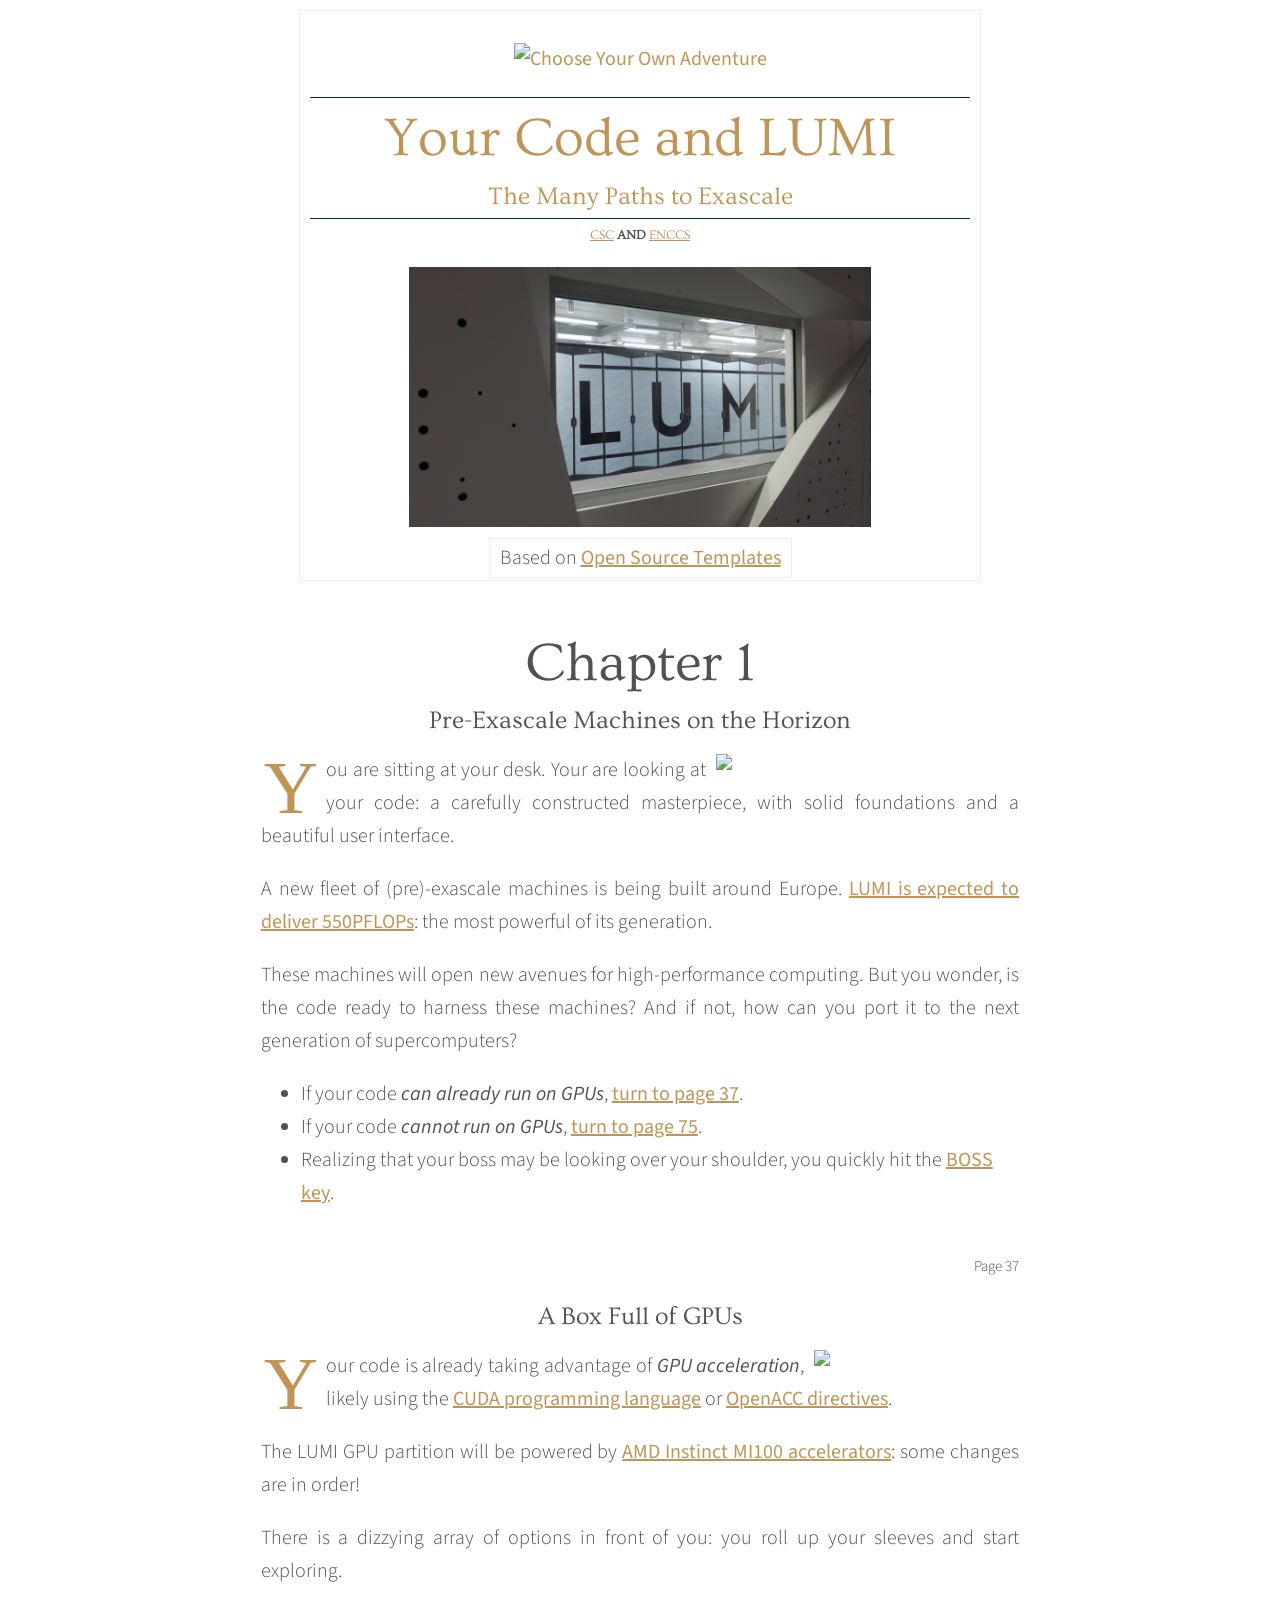
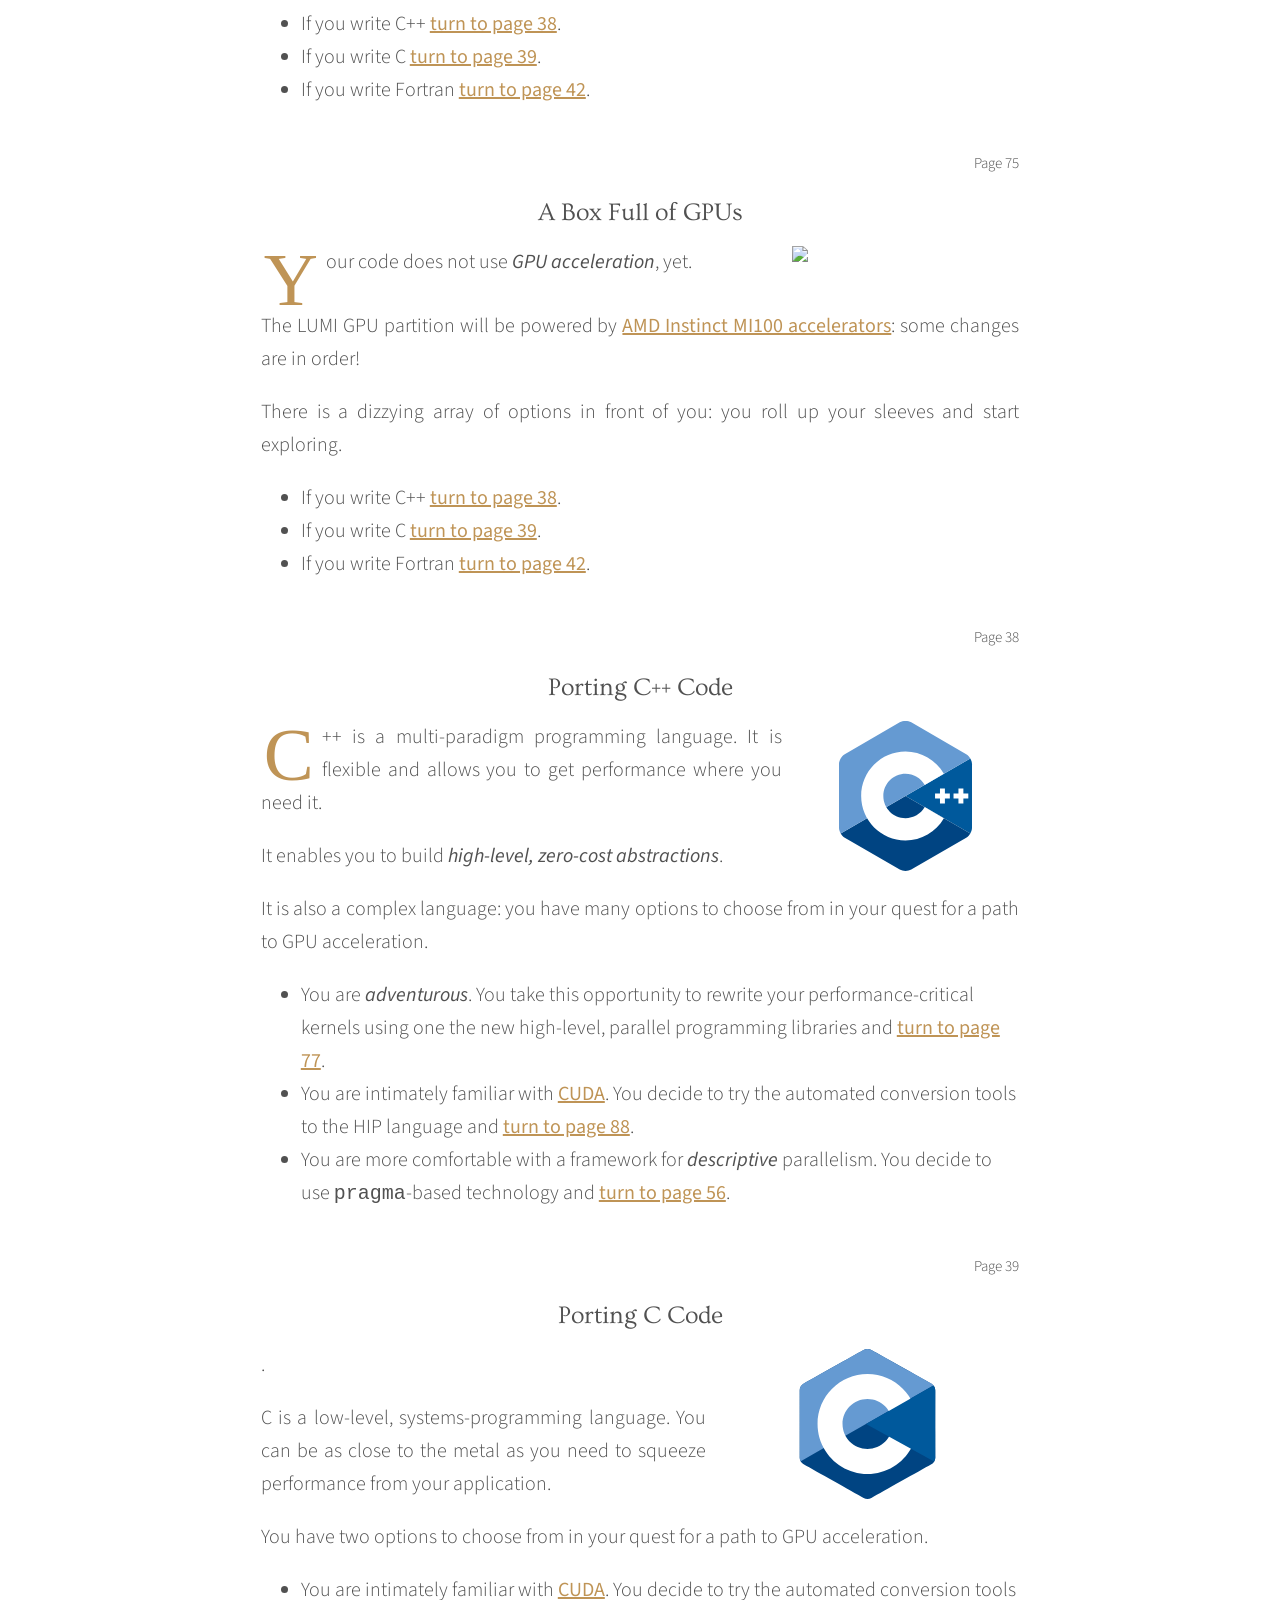
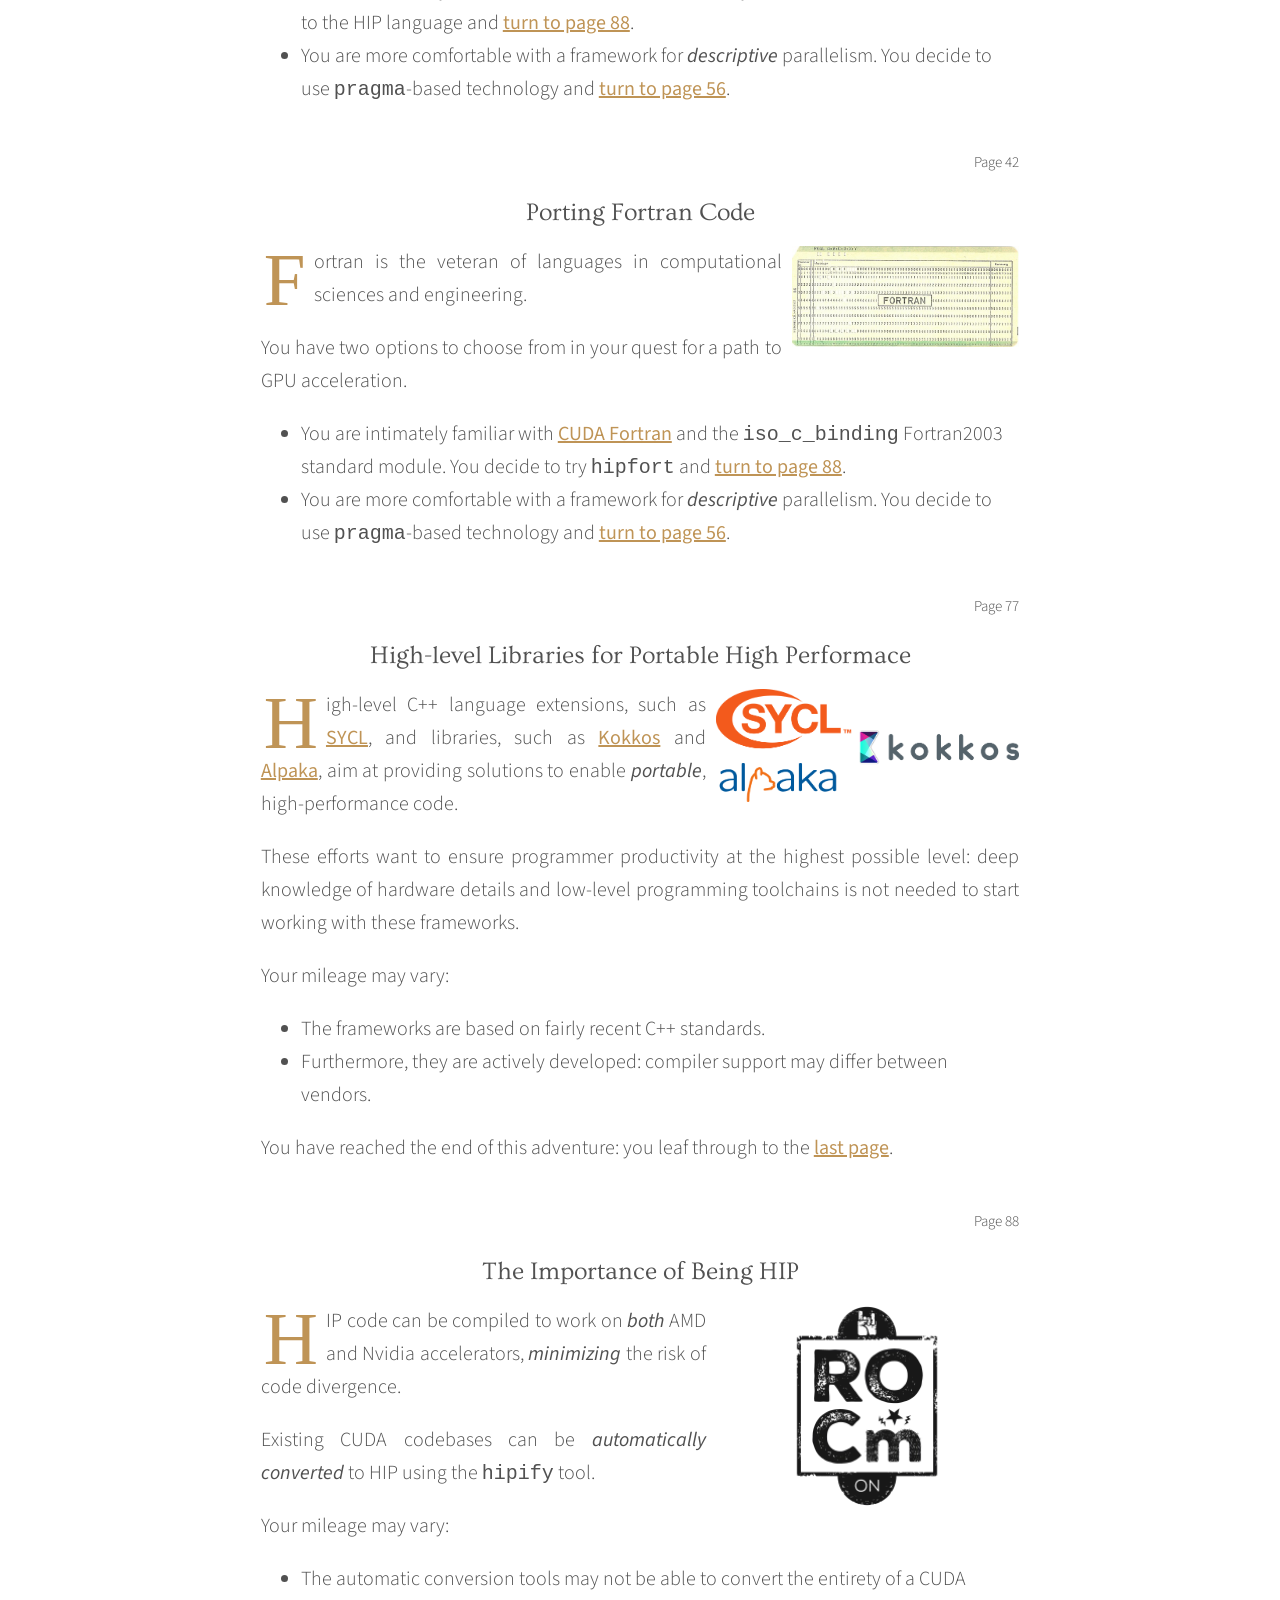
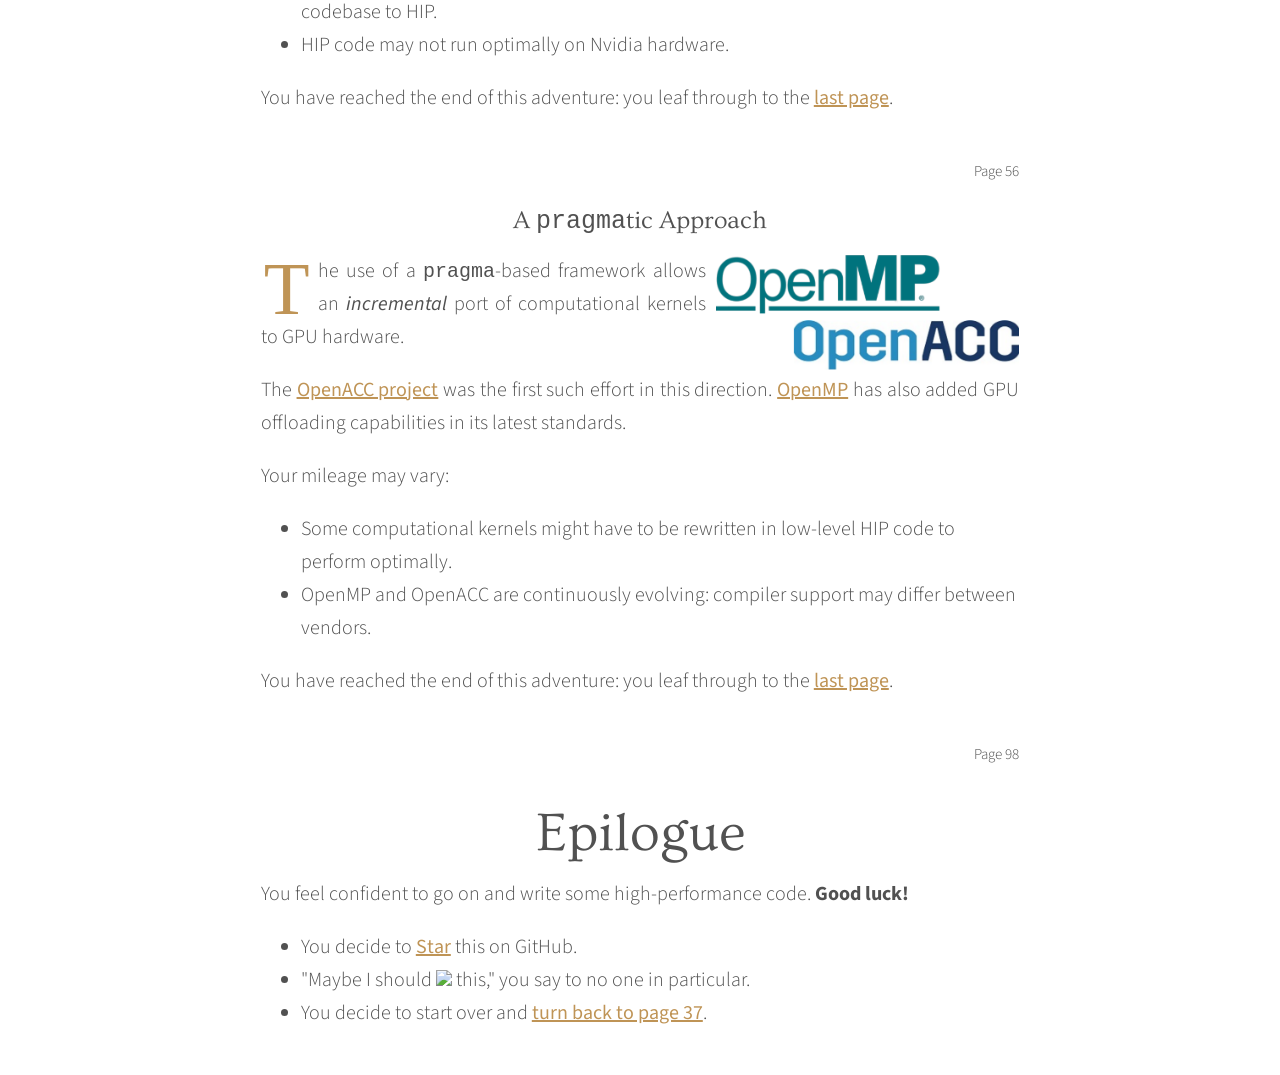
==== commit 0d0e1f67: "Complete text" ====
--- a/site/index.html
+++ b/site/index.html
@@ -120,6 +120,13 @@
       <div class="page-number">Page 77</div>
       <h2>High-level Libraries for Portable High Performace</h2>
       <img src="img/high-level.png">
+      <p>High-level C++ language extensions, such as <a href="https://sycl.tech/">SYCL</a>, and libraries, such as <a href="https://kokkos.org/">Kokkos</a> and <a href="https://alpaka.readthedocs.io/">Alpaka</a>, aim at providing solutions to enable <em>portable</em>, high-performance code.</p>
+      <p>These efforts want to ensure programmer productivity at the highest possible level: deep knowledge of hardware details and low-level programming toolchains is not needed to start working with these frameworks.</p>
+      <p>Your mileage may vary:</p>
+      <ul>
+          <li>The frameworks are based on fairly recent C++ standards.</li>
+          <li>Furthermore, they are actively developed: compiler support may differ between vendors.</li>
+      </ul>
       <p>You have reached the end of this adventure: you leaf through to the <a href="#/page/98">last page</a>.</p>
     </div>
 
@@ -127,8 +134,13 @@
       <div class="page-number">Page 88</div>
       <h2>The Importance of Being HIP</h2>
       <img src="img/rocm.png">
-      <p>HIP code can be compiled to work on both AMD and Nvidia accelerators, <em>minimizing</em> the risk of code divergence.</p>
+      <p>HIP code can be compiled to work on <em>both</em> AMD and Nvidia accelerators, <em>minimizing</em> the risk of code divergence.</p>
       <p>Existing CUDA codebases can be <em>automatically converted</em> to HIP using the <code>hipify</code> tool.</p>
+      <p>Your mileage may vary:</p>
+      <ul>
+          <li>The automatic conversion tools may not be able to convert the entirety of a CUDA codebase to HIP.</li>
+          <li>HIP code may not run optimally on Nvidia hardware.</li>
+      </ul>
       <p>You have reached the end of this adventure: you leaf through to the <a href="#/page/98">last page</a>.</p>
     </div>
 
@@ -136,6 +148,13 @@
       <div class="page-number">Page 56</div>
       <h2>A <code>pragma</code>tic Approach</h2>
       <img src="img/pragma-based.png">
+      <p>The use of a <code>pragma</code>-based framework allows an <em>incremental</em> port of computational kernels to GPU hardware.</p>
+      <p>The <a href="">OpenACC project</a> was the first such effort in this direction. <a href="">OpenMP</a> has also added GPU offloading capabilities in its latest standards.</p>
+      <p>Your mileage may vary:</p>
+      <ul>
+          <li>Some computational kernels might have to be rewritten in low-level HIP code to perform optimally.</li>
+          <li>OpenMP and OpenACC are continuously evolving: compiler support may differ between vendors.</li>
+      </ul>
       <p>You have reached the end of this adventure: you leaf through to the <a href="#/page/98">last page</a>.</p>
     </div>
 
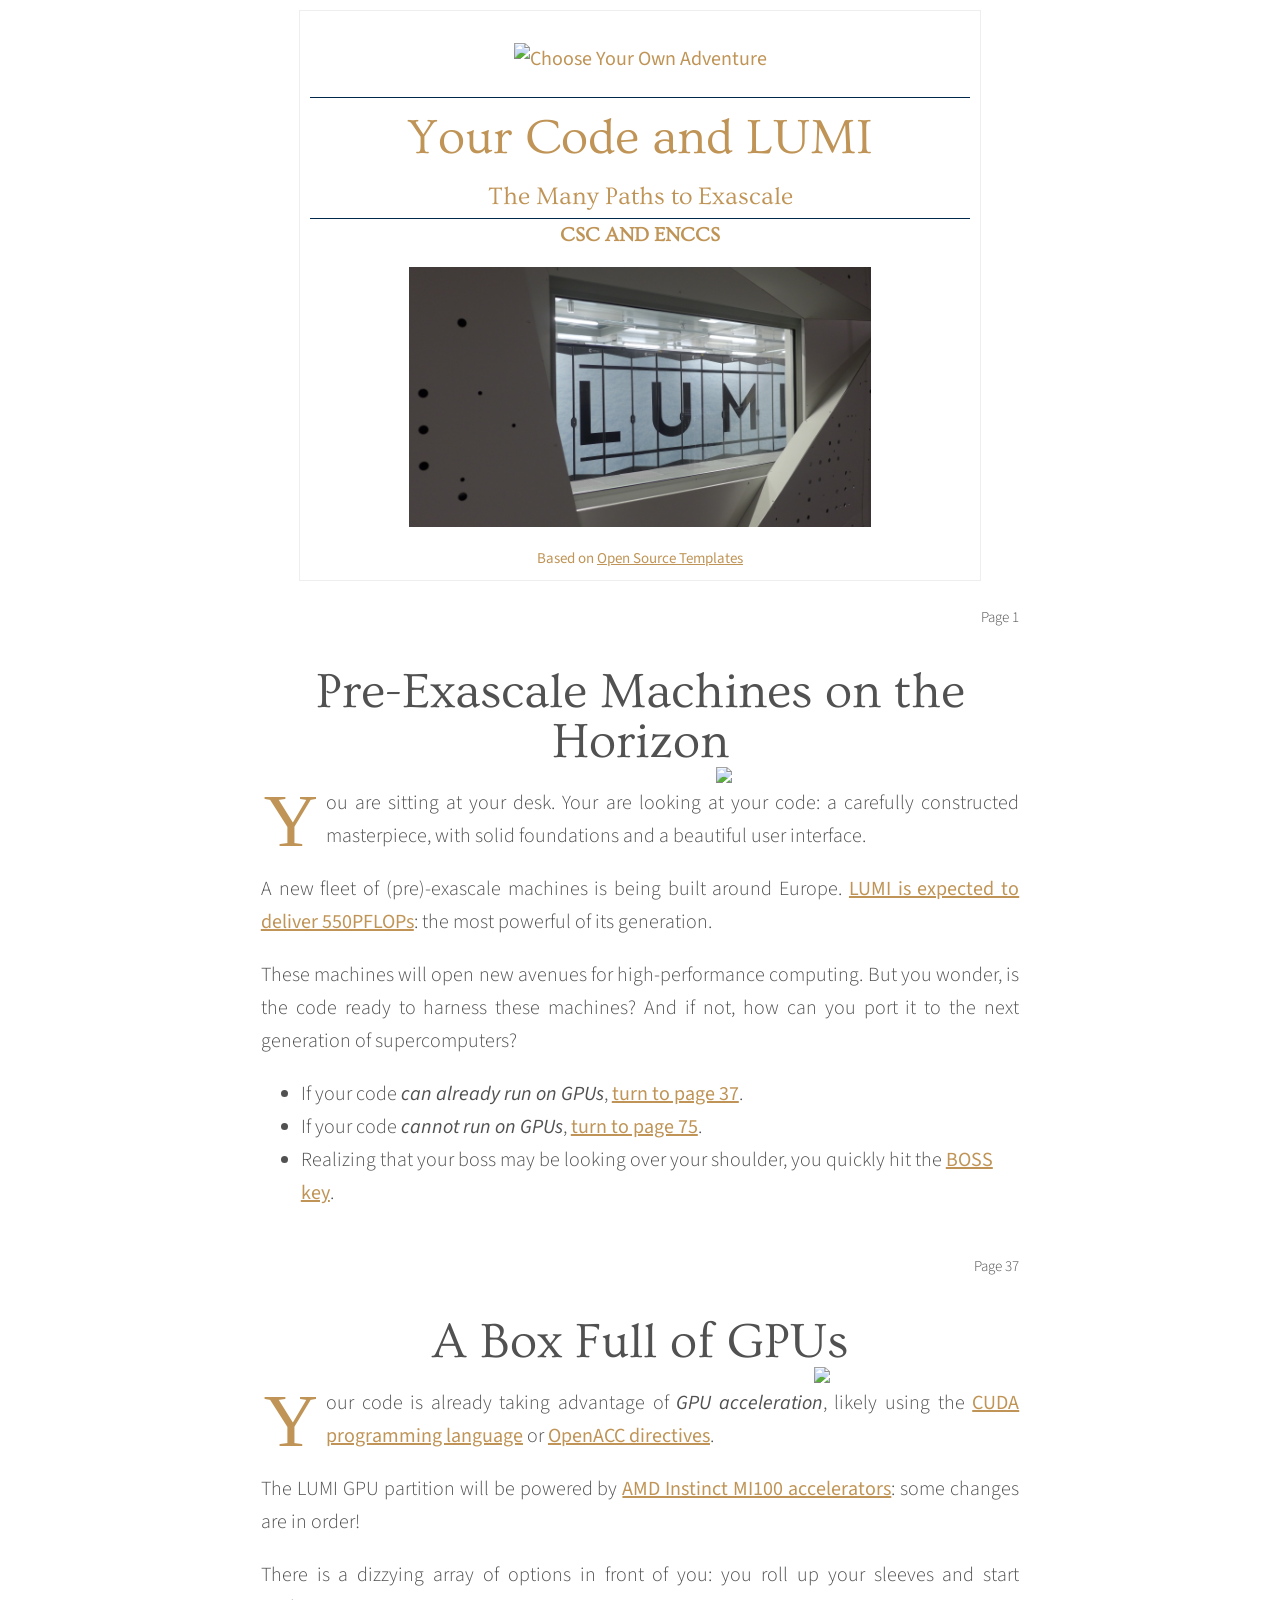
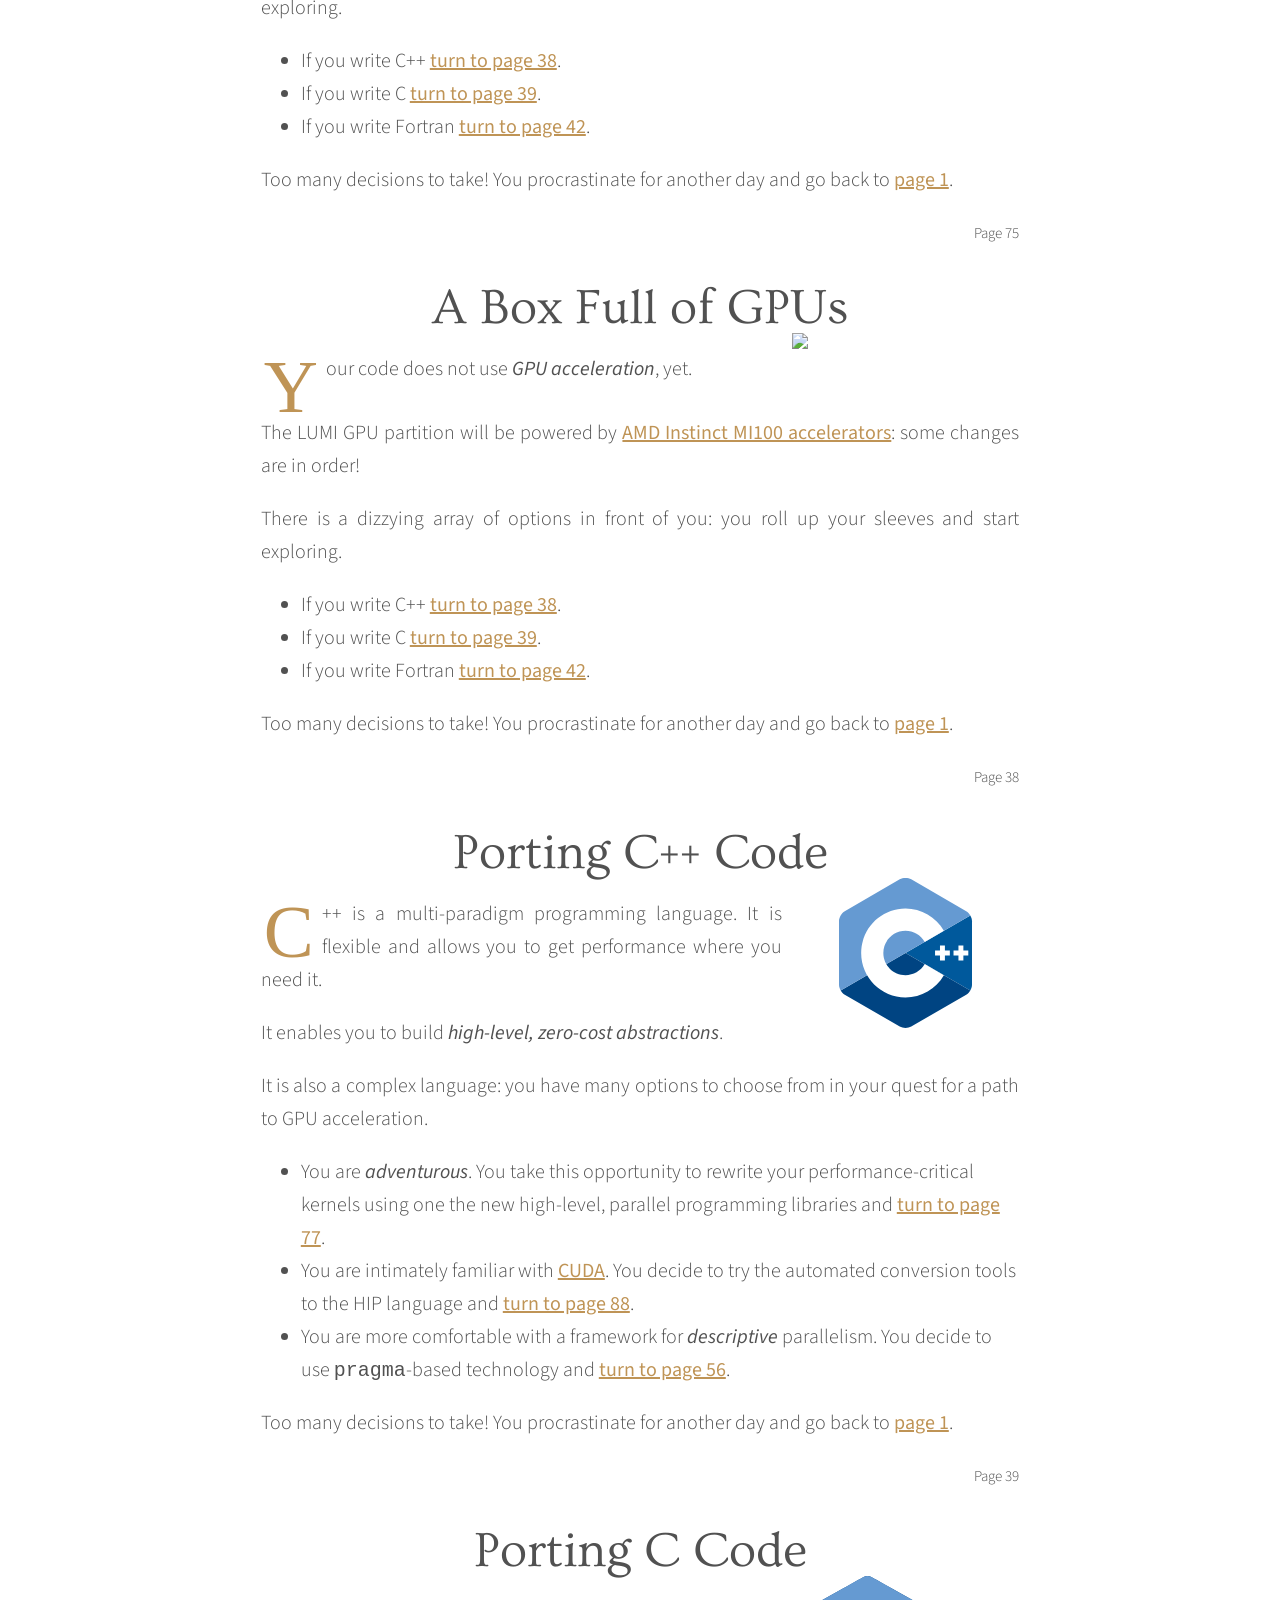
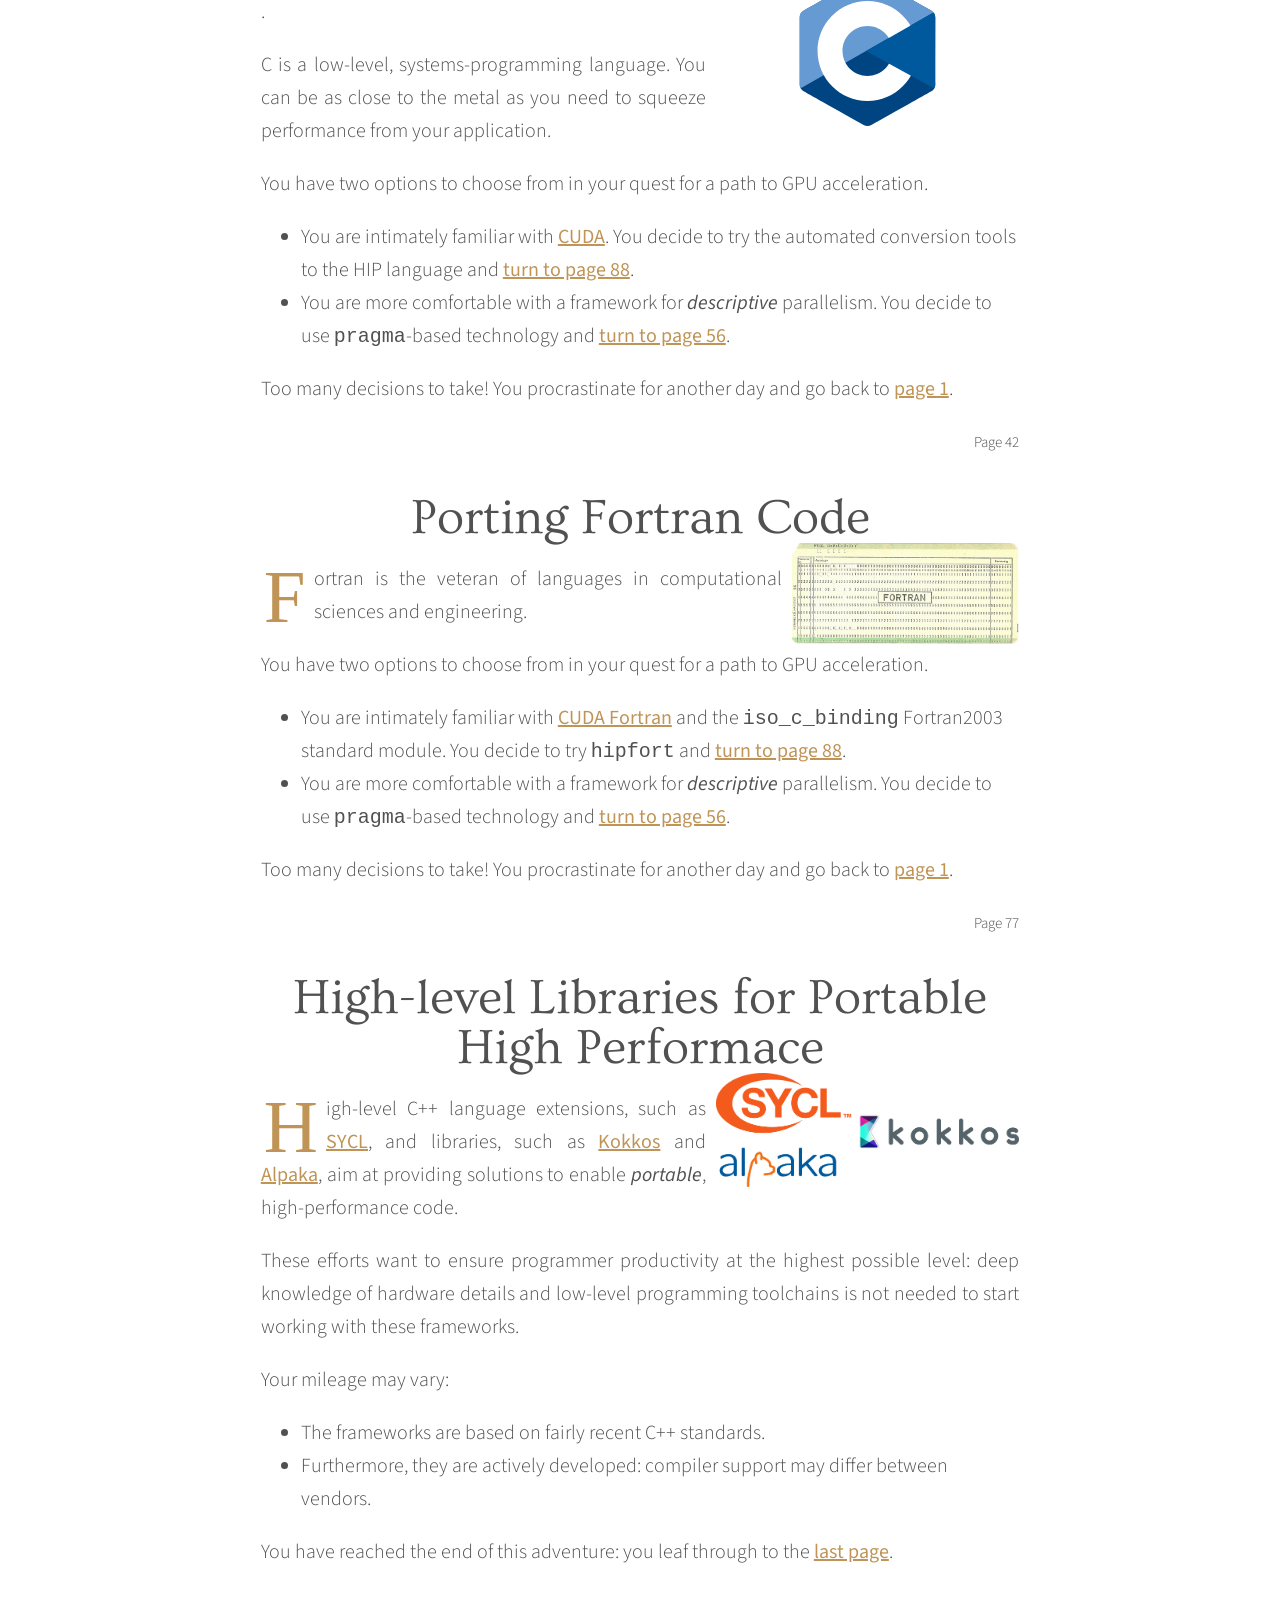
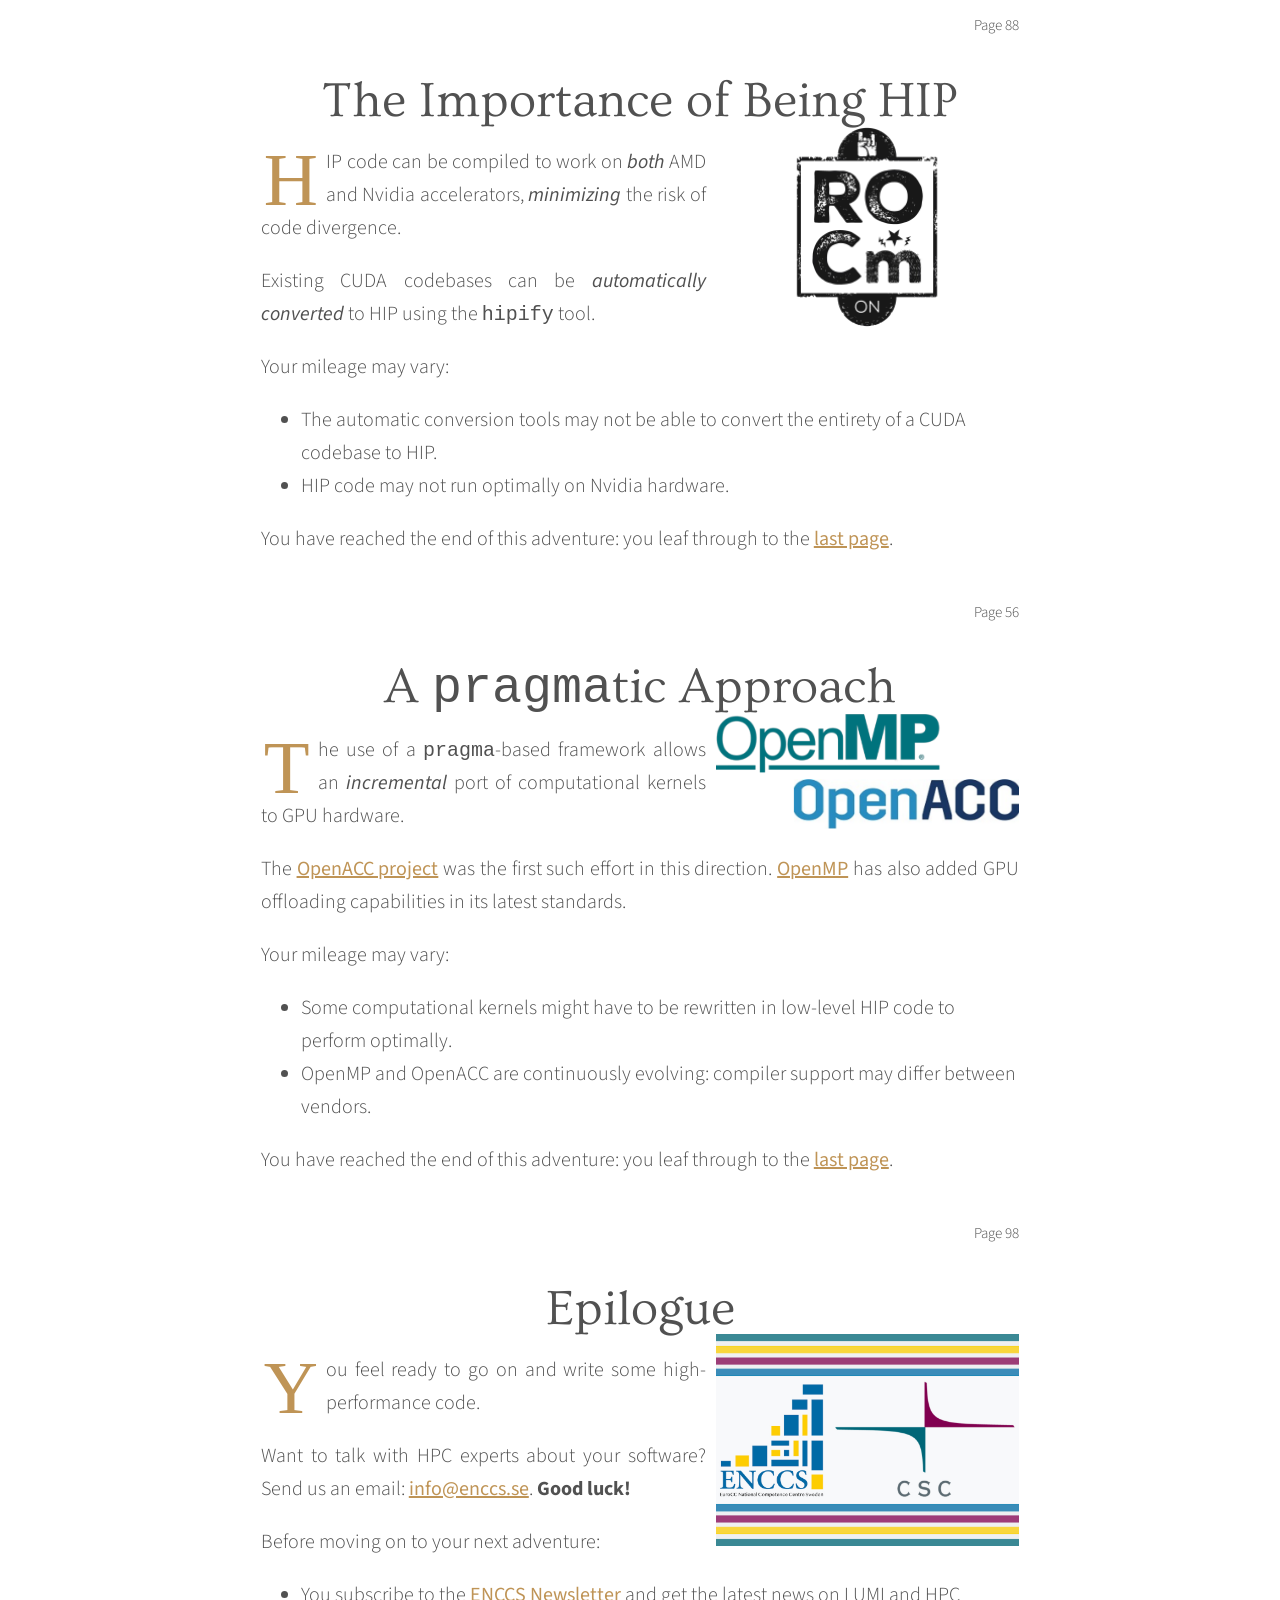
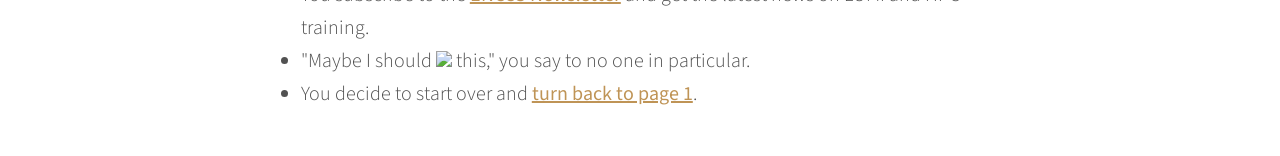
==== commit 3261a408: "Apply suggestions" ====
--- a/site/index.html
+++ b/site/index.html
@@ -24,20 +24,18 @@
         <h1>Your Code and LUMI</h1>
         <h2>The Many Paths to Exascale</h2>
         <div class="author">
-            <a href="https://www.csc.fi/">CSC</a>
-            and
-            <a href="https://enccs.se/">ENCCS</a>
+            CSC and ENCCS
         </div>
         <img src="img/lumi-cabinet.jpg" alt="The many paths to exascale" class="cover-image">
-        <footnote class="cover">
+        <div class="footnote">
             Based on <a href="https://www.talater.com/open-source-templates">Open Source Templates</a>
-        </footnote>
+        </div>
       </div>
     </a>
 
     <div class="page" id="page-1">
-      <h1>Chapter 1</h1>
-      <h2>Pre-Exascale Machines on the Horizon</h2>
+      <div class="page-number">Page 1</div>
+      <h1>Pre-Exascale Machines on the Horizon</h1>
       <img src="img/alice25a.gif">
       <p>You are sitting at your desk. Your are looking at your code: a carefully constructed masterpiece, with solid foundations and a beautiful user interface.</p>
       <p>A new fleet of (pre)-exascale machines is being built around Europe. <a href="https://www.lumi-supercomputer.eu/">LUMI is expected to deliver 550PFLOPs</a>: the most powerful of its generation.</p>
@@ -51,7 +49,7 @@
 
     <div class="page" id="page-37">
       <div class="page-number">Page 37</div>
-      <h2>A Box Full of GPUs</h2>
+      <h1>A Box Full of GPUs</h1>
       <img src="img/451px-Maelstrom-Clarke.jpg">
       <p>Your code is already taking advantage of <em>GPU acceleration</em>, likely using the <a href="https://docs.nvidia.com/cuda/index.html">CUDA programming language</a> or <a href="https://www.openacc.org/">OpenACC directives</a>.</p>
       <p>The LUMI GPU partition will be powered by <a href="https://www.amd.com/en/products/server-accelerators/instinct-mi100">AMD Instinct MI100 accelerators</a>: some changes are in order!</p>
@@ -61,11 +59,12 @@
         <li>If you write C <a href="#/page/39/language/c">turn to page 39</a>.</li>
         <li>If you write Fortran <a href="#/page/42/language/fortran">turn to page 42</a>.</li>
       </ul>
+      Too many decisions to take! You procrastinate for another day and go back to <a href="#/page/1">page 1</a>.
     </div>
 
     <div class="page" id="page-75">
       <div class="page-number">Page 75</div>
-      <h2>A Box Full of GPUs</h2>
+      <h1>A Box Full of GPUs</h1>
       <img src="img/451px-Maelstrom-Clarke.jpg">
       <p>Your code does not use <em>GPU acceleration</em>, yet.</p>
       <p>The LUMI GPU partition will be powered by <a href="https://www.amd.com/en/products/server-accelerators/instinct-mi100">AMD Instinct MI100 accelerators</a>: some changes are in order!</p>
@@ -75,11 +74,12 @@
         <li>If you write C <a href="#/page/39/language/c">turn to page 39</a>.</li>
         <li>If you write Fortran <a href="#/page/42/language/fortran">turn to page 42</a>.</li>
       </ul>
+      Too many decisions to take! You procrastinate for another day and go back to <a href="#/page/1">page 1</a>.
     </div>
 
     <div class="page" id="page-38">
       <div class="page-number">Page 38</div>
-      <h2>Porting C++ Code</h2>
+      <h1>Porting C++ Code</h1>
       <img src="img/ISO_C++_Logo.svg" height="150">
       <p>C++ is a multi-paradigm programming language. It is flexible and allows you to get performance where you need it.</p>
       <p>It enables you to build <em>high-level, zero-cost abstractions</em>.</p>
@@ -89,11 +89,12 @@
         <li>You are intimately familiar with <a href="https://docs.nvidia.com/cuda/index.html">CUDA</a>. You decide to try the automated conversion tools to the HIP language and <a href="#/page/88/framework/hip">turn to page 88</a>.</li>
         <li>You are more comfortable with a framework for <em>descriptive</em> parallelism. You decide to use <code>pragma</code>-based technology and <a href="#/page/56/framework/pragma">turn to page 56</a>.</li>
       </ul>
+      Too many decisions to take! You procrastinate for another day and go back to <a href="#/page/1">page 1</a>.
     </div>
 
     <div class="page" id="page-39">
       <div class="page-number">Page 39</div>
-      <h2>Porting C Code</h2>
+      <h1>Porting C Code</h1>
       <img src="img/The_C_Programming_Language_logo.svg" height="150">
       <p>.</p>
       <p>C is a low-level, systems-programming language. You can be as close to the metal as you need to squeeze performance from your application.</p>
@@ -102,11 +103,12 @@
         <li>You are intimately familiar with <a href="https://docs.nvidia.com/cuda/index.html">CUDA</a>. You decide to try the automated conversion tools to the HIP language and <a href="#/page/88/framework/hip">turn to page 88</a>.</li>
         <li>You are more comfortable with a framework for <em>descriptive</em> parallelism. You decide to use <code>pragma</code>-based technology and <a href="#/page/56/framework/pragma">turn to page 56</a>.</li>
       </ul>
+      Too many decisions to take! You procrastinate for another day and go back to <a href="#/page/1">page 1</a>.
     </div>
 
     <div class="page" id="page-42">
       <div class="page-number">Page 42</div>
-      <h2>Porting Fortran Code</h2>
+      <h1>Porting Fortran Code</h1>
       <img src="img/640px-Lochkarte_FORTRAN.jpg">
       <p>Fortran is the veteran of languages in computational sciences and engineering.</p>
       <p>You have two options to choose from in your quest for a path to GPU acceleration.</p>
@@ -114,11 +116,12 @@
         <li>You are intimately familiar with <a href="https://developer.nvidia.com/cuda-fortran">CUDA Fortran</a> and the <code>iso_c_binding</code> Fortran2003 standard module. You decide to try <code>hipfort</code> and <a href="#/page/88/framework/hip">turn to page 88</a>.</li>
         <li>You are more comfortable with a framework for <em>descriptive</em> parallelism. You decide to use <code>pragma</code>-based technology and <a href="#/page/56/framework/pragma">turn to page 56</a>.</li>
       </ul>
+      Too many decisions to take! You procrastinate for another day and go back to <a href="#/page/1">page 1</a>.
     </div>
 
     <div class="page" id="page-77">
       <div class="page-number">Page 77</div>
-      <h2>High-level Libraries for Portable High Performace</h2>
+      <h1>High-level Libraries for Portable High Performace</h1>
       <img src="img/high-level.png">
       <p>High-level C++ language extensions, such as <a href="https://sycl.tech/">SYCL</a>, and libraries, such as <a href="https://kokkos.org/">Kokkos</a> and <a href="https://alpaka.readthedocs.io/">Alpaka</a>, aim at providing solutions to enable <em>portable</em>, high-performance code.</p>
       <p>These efforts want to ensure programmer productivity at the highest possible level: deep knowledge of hardware details and low-level programming toolchains is not needed to start working with these frameworks.</p>
@@ -132,7 +135,7 @@
 
     <div class="page" id="page-88">
       <div class="page-number">Page 88</div>
-      <h2>The Importance of Being HIP</h2>
+      <h1>The Importance of Being HIP</h1>
       <img src="img/rocm.png">
       <p>HIP code can be compiled to work on <em>both</em> AMD and Nvidia accelerators, <em>minimizing</em> the risk of code divergence.</p>
       <p>Existing CUDA codebases can be <em>automatically converted</em> to HIP using the <code>hipify</code> tool.</p>
@@ -146,10 +149,10 @@
 
     <div class="page" id="page-56">
       <div class="page-number">Page 56</div>
-      <h2>A <code>pragma</code>tic Approach</h2>
+      <h1>A <code>pragma</code>tic Approach</h1>
       <img src="img/pragma-based.png">
       <p>The use of a <code>pragma</code>-based framework allows an <em>incremental</em> port of computational kernels to GPU hardware.</p>
-      <p>The <a href="">OpenACC project</a> was the first such effort in this direction. <a href="">OpenMP</a> has also added GPU offloading capabilities in its latest standards.</p>
+      <p>The <a href="https://www.openacc.org/">OpenACC project</a> was the first such effort in this direction. <a href="http://openmp.org/">OpenMP</a> has also added GPU offloading capabilities in its latest standards.</p>
       <p>Your mileage may vary:</p>
       <ul>
           <li>Some computational kernels might have to be rewritten in low-level HIP code to perform optimally.</li>
@@ -161,12 +164,15 @@
     <div class="page" id="page-98">
       <div class="page-number">Page 98</div>
       <h1>Epilogue</h1>
+      <img src="img/ENCCS_CSC_logos.jpg">
+      <p>You feel ready to go on and write some high-performance code.</p>
       <p id="summary"></p>
-      <p>You feel confident to go on and write some high-performance code. <b>Good luck!</b></p>
+      <p>Want to talk with HPC experts about your software? Send us an email: <a href="mailto:info@enccs.se">info@enccs.se</a>. <b>Good luck!</b></p>
+      <p>Before moving on to your next adventure:</p>
       <ul>
-        <li>You decide to <a class="github-button" href="https://github.com/ENCCS/port-to-lumi" data-count-href="/ENCCS/port-to-lumi/stargazers" data-count-api="/repos/ENCCS/port-to-lumi#stargazers_count" data-count-aria-label="# stargazers on GitHub" aria-label="Star ENCCS/port-to-lumi on GitHub">Star</a> this on GitHub.</li>
+        <li>You subscribe to the <a href="https://enccs.se/newsletter">ENCCS Newsletter</a> and get the latest news on LUMI and HPC training.</li>
         <li>"Maybe I should <a href="https://twitter.com/intent/tweet?text=Your%20Code%20and%20LUMI%20https%3A%2F%2Fenccs.github.io%2Fport-to-lumi%2F%20via%20%40EuroCC_Sweden" class="twitter-share-button" data-url="https://enccs.github.io/port-to-lumi/" data-text="Your Code and LUMI" data-via="EuroCC_Sweden"><img src="img/tweet.png" class="tweet" /></a> this," you say to no one in particular.</li>
-        <li>You decide to start over and <a href="#/page/37">turn back to page 37</a>.</li>
+        <li>You decide to start over and <a href="#/page/1">turn back to page 1</a>.</li>
       </ul>
     </div>
 
@@ -174,6 +180,5 @@
     <script src="https://rawgit.com/flatiron/director/master/build/director.min.js"></script>
     <script src="js/main.js"></script>
     <script src="js/download.min.js"></script>
-    <script async defer id="github-bjs" src="https://buttons.github.io/buttons.js"></script>
   </body>
 </html>
--- a/site/style/main.css
+++ b/site/style/main.css
@@ -52,7 +52,11 @@
   text-transform: uppercase;
   font-family: 'Ovo', serif;
   font-weight: 600;
-  font-size: 13px;
+  font-size: 20px;
+}
+
+div.footnote {
+  font-size: 15px;
 }
 
 h1, h2 {
@@ -62,7 +66,7 @@
 }
 
 h1 {
-  font-size: 55px;
+  font-size: 50px;
   line-height: 50px;
   margin-bottom: 0;
 }
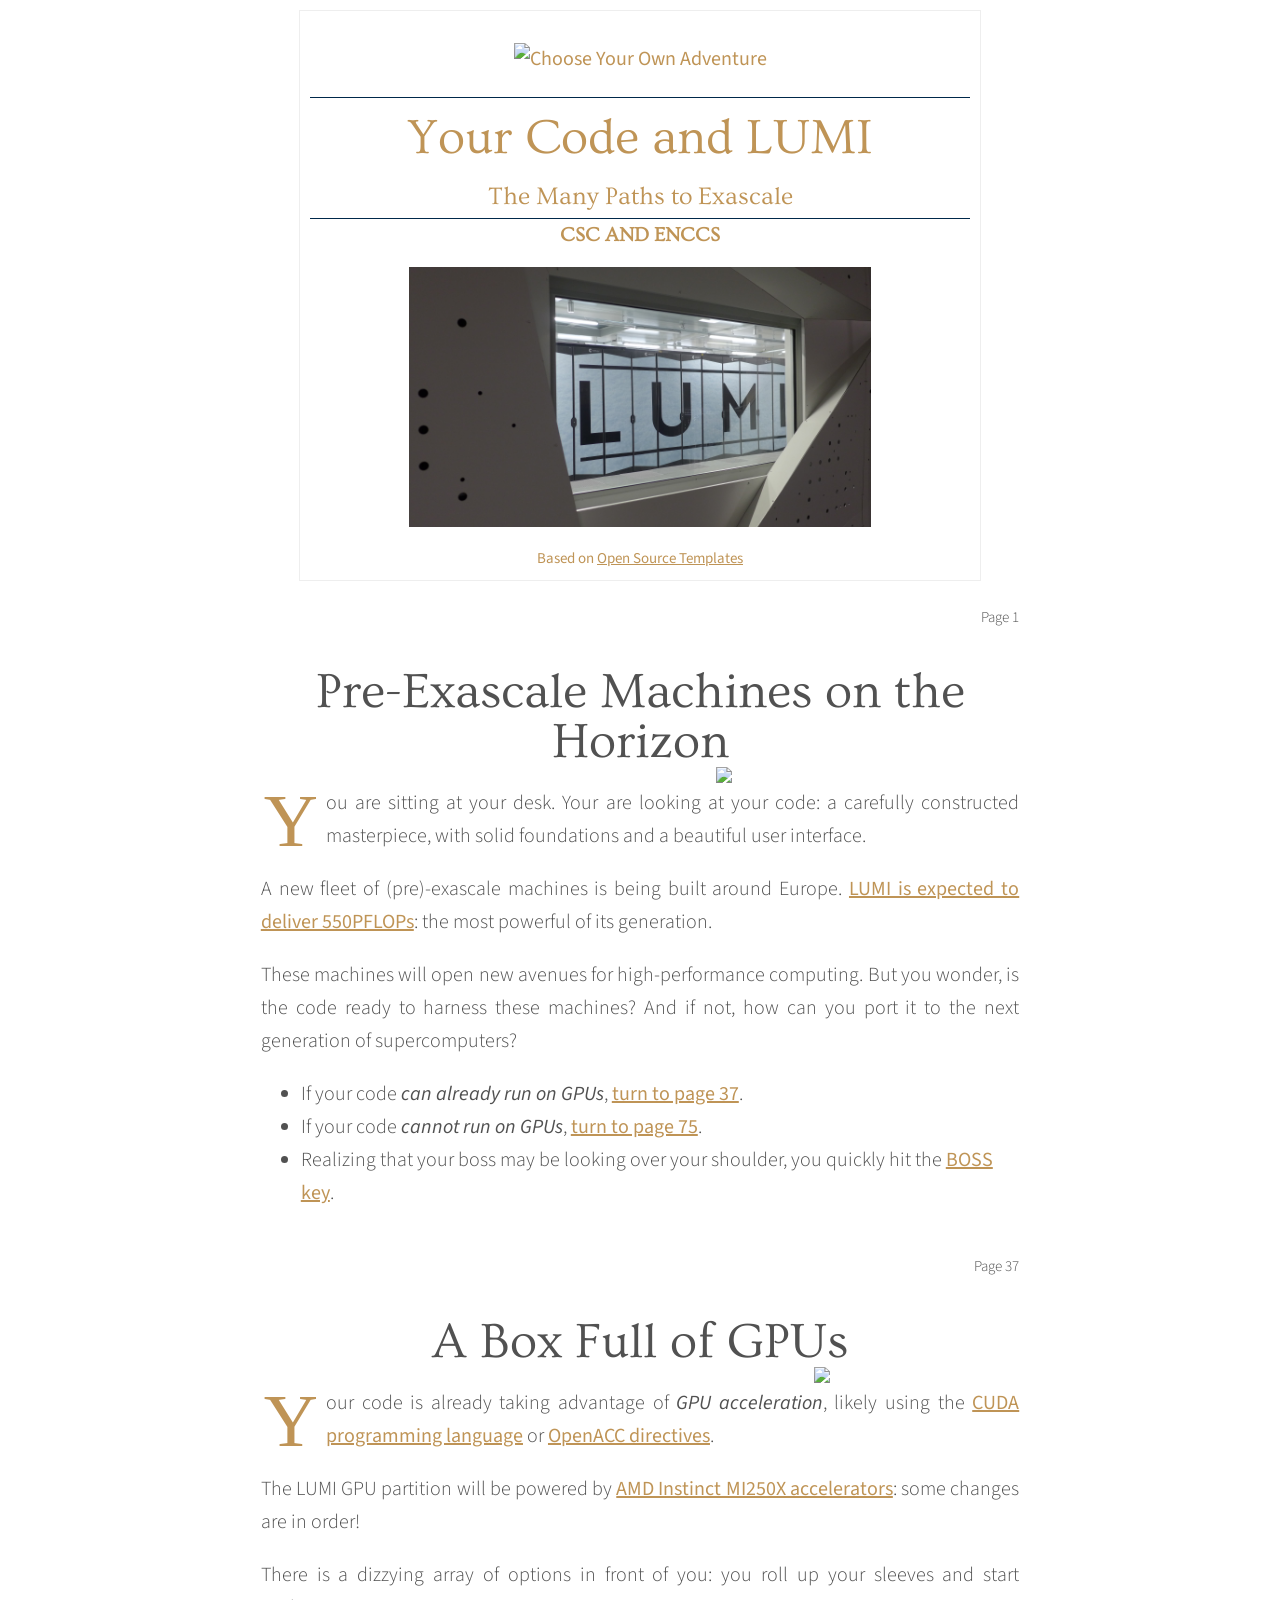
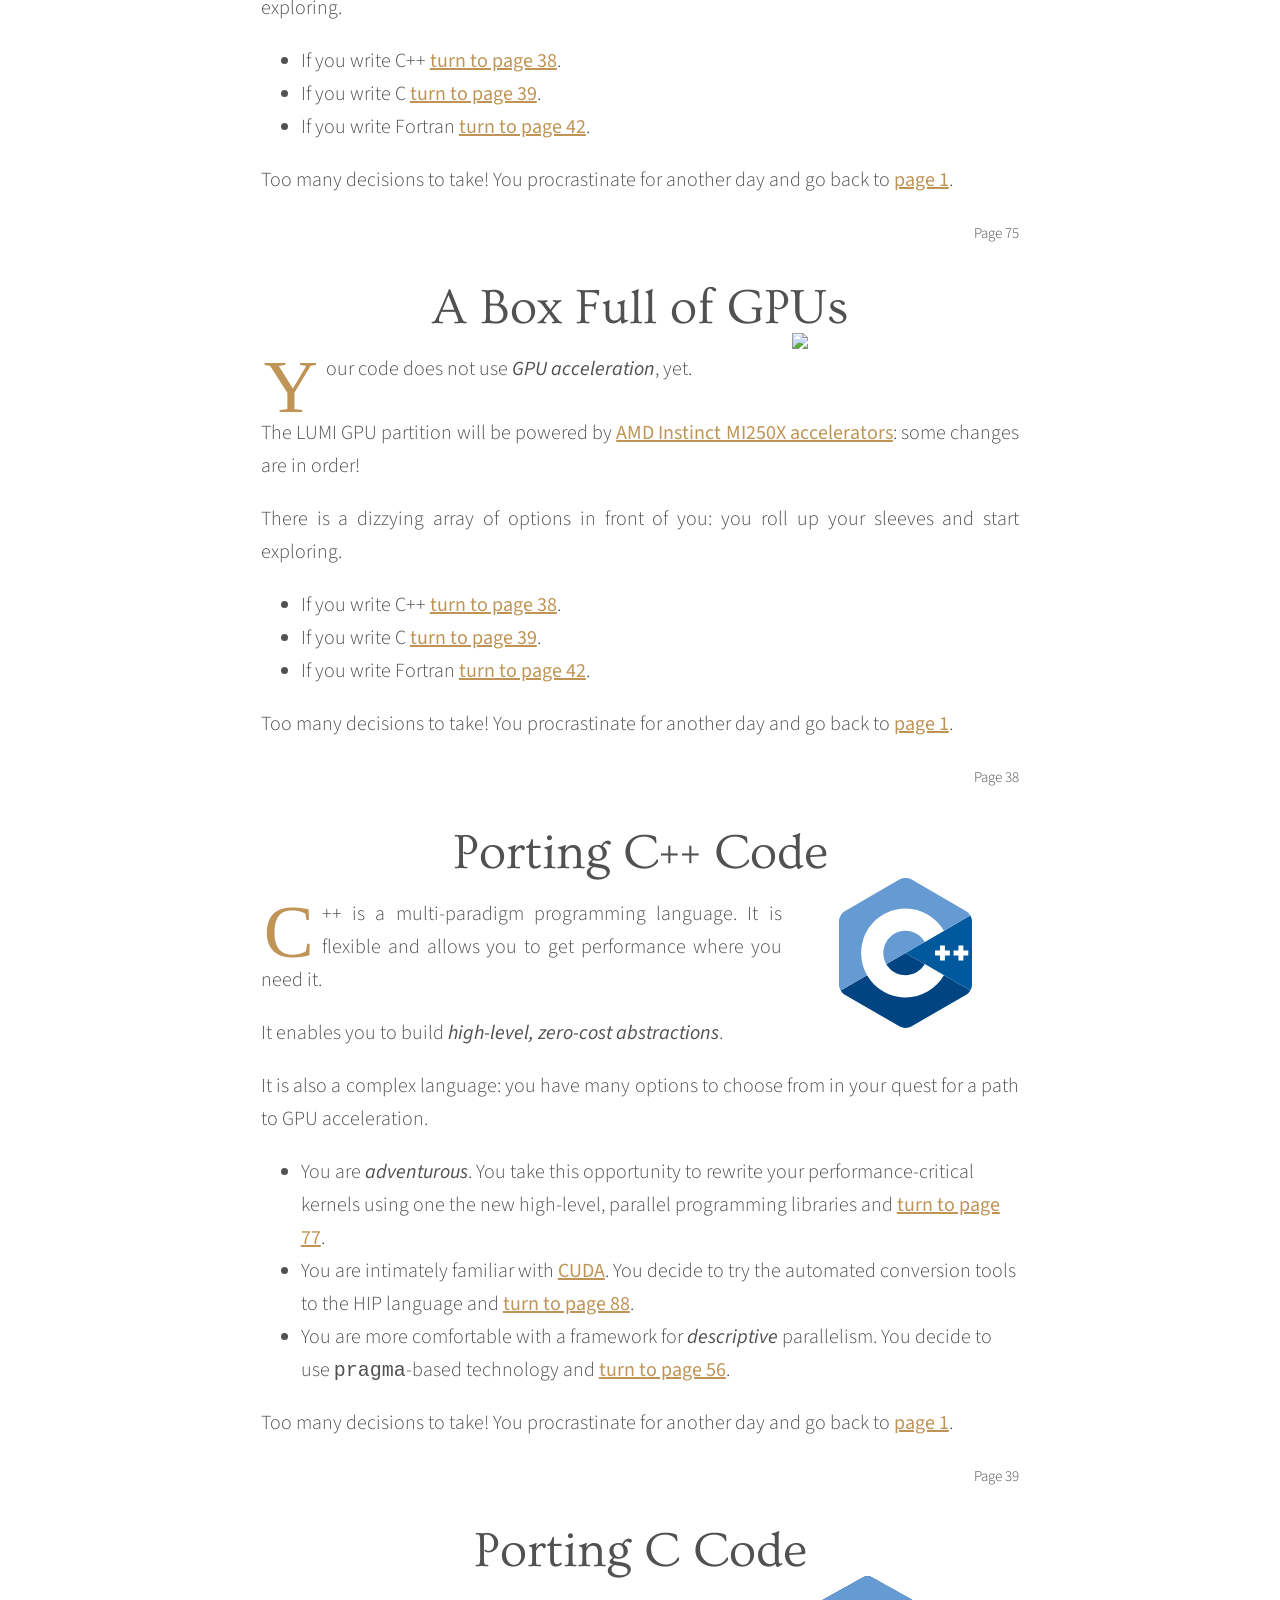
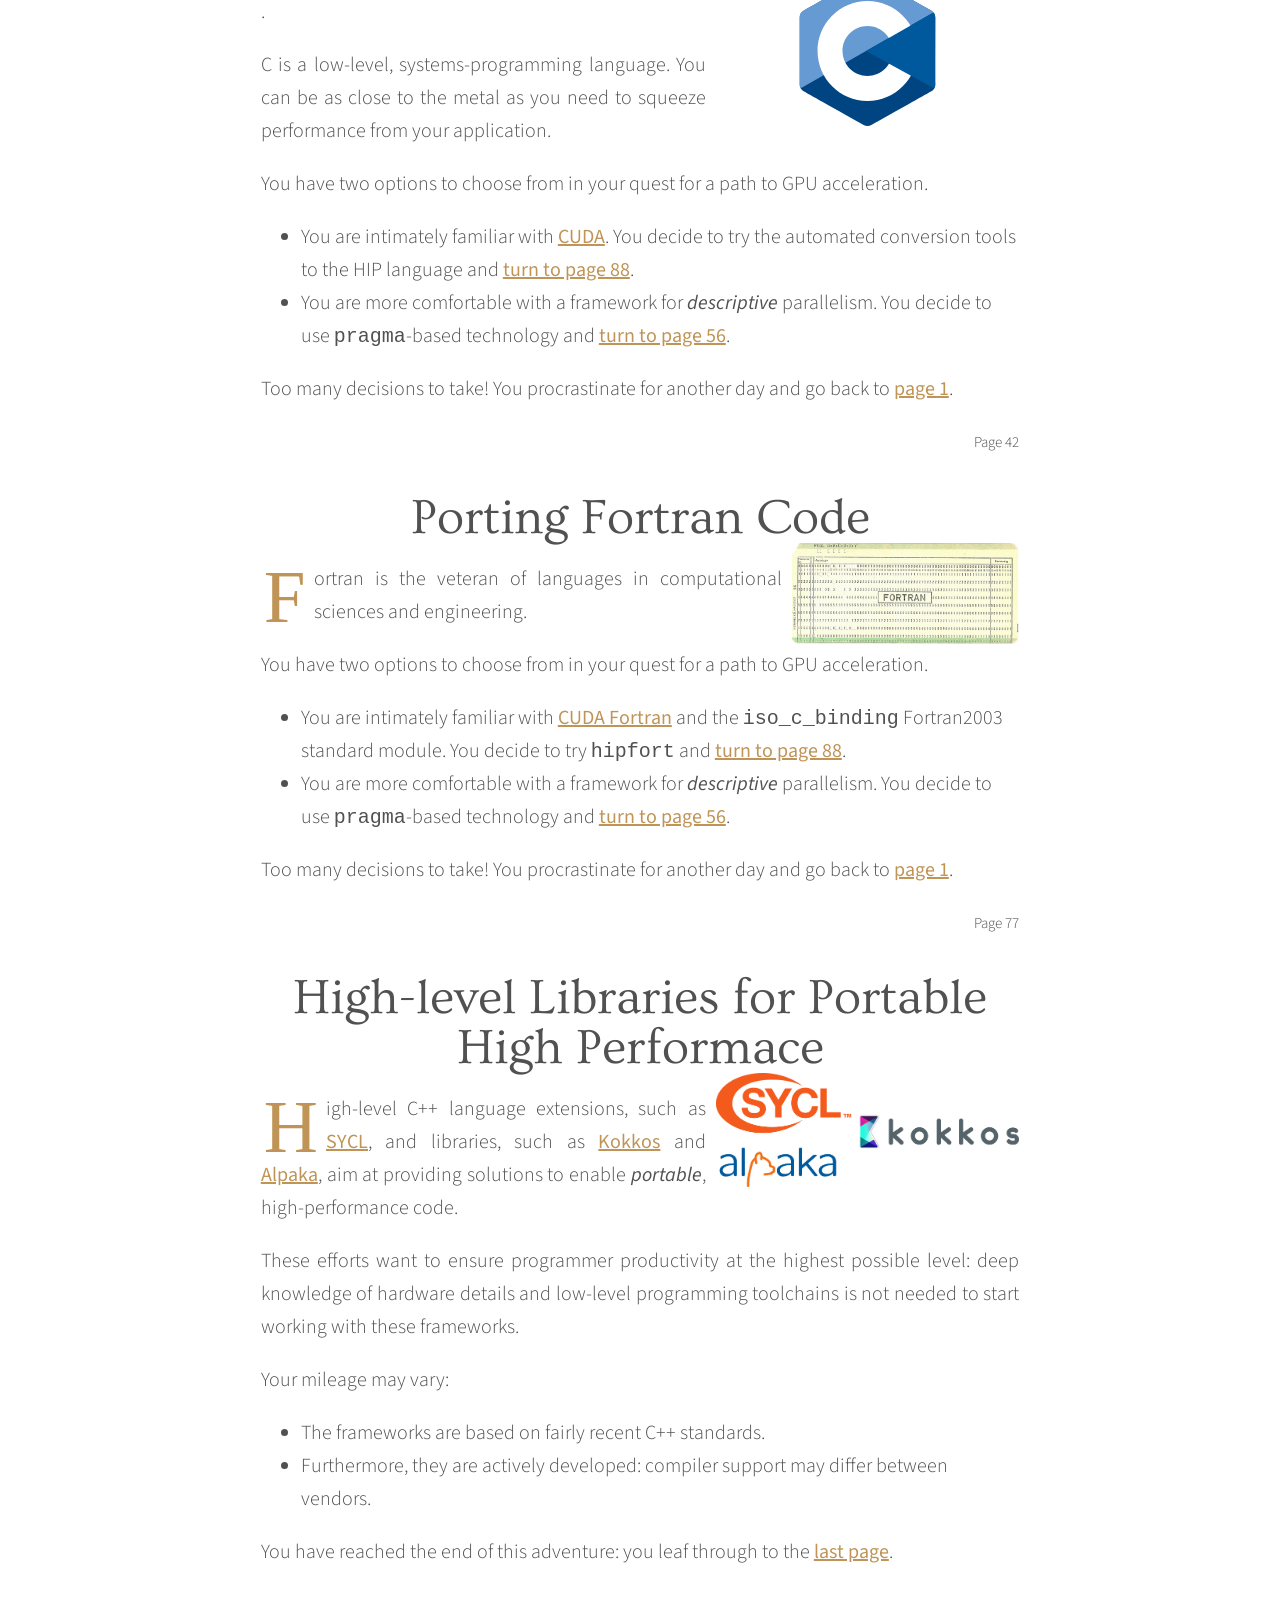
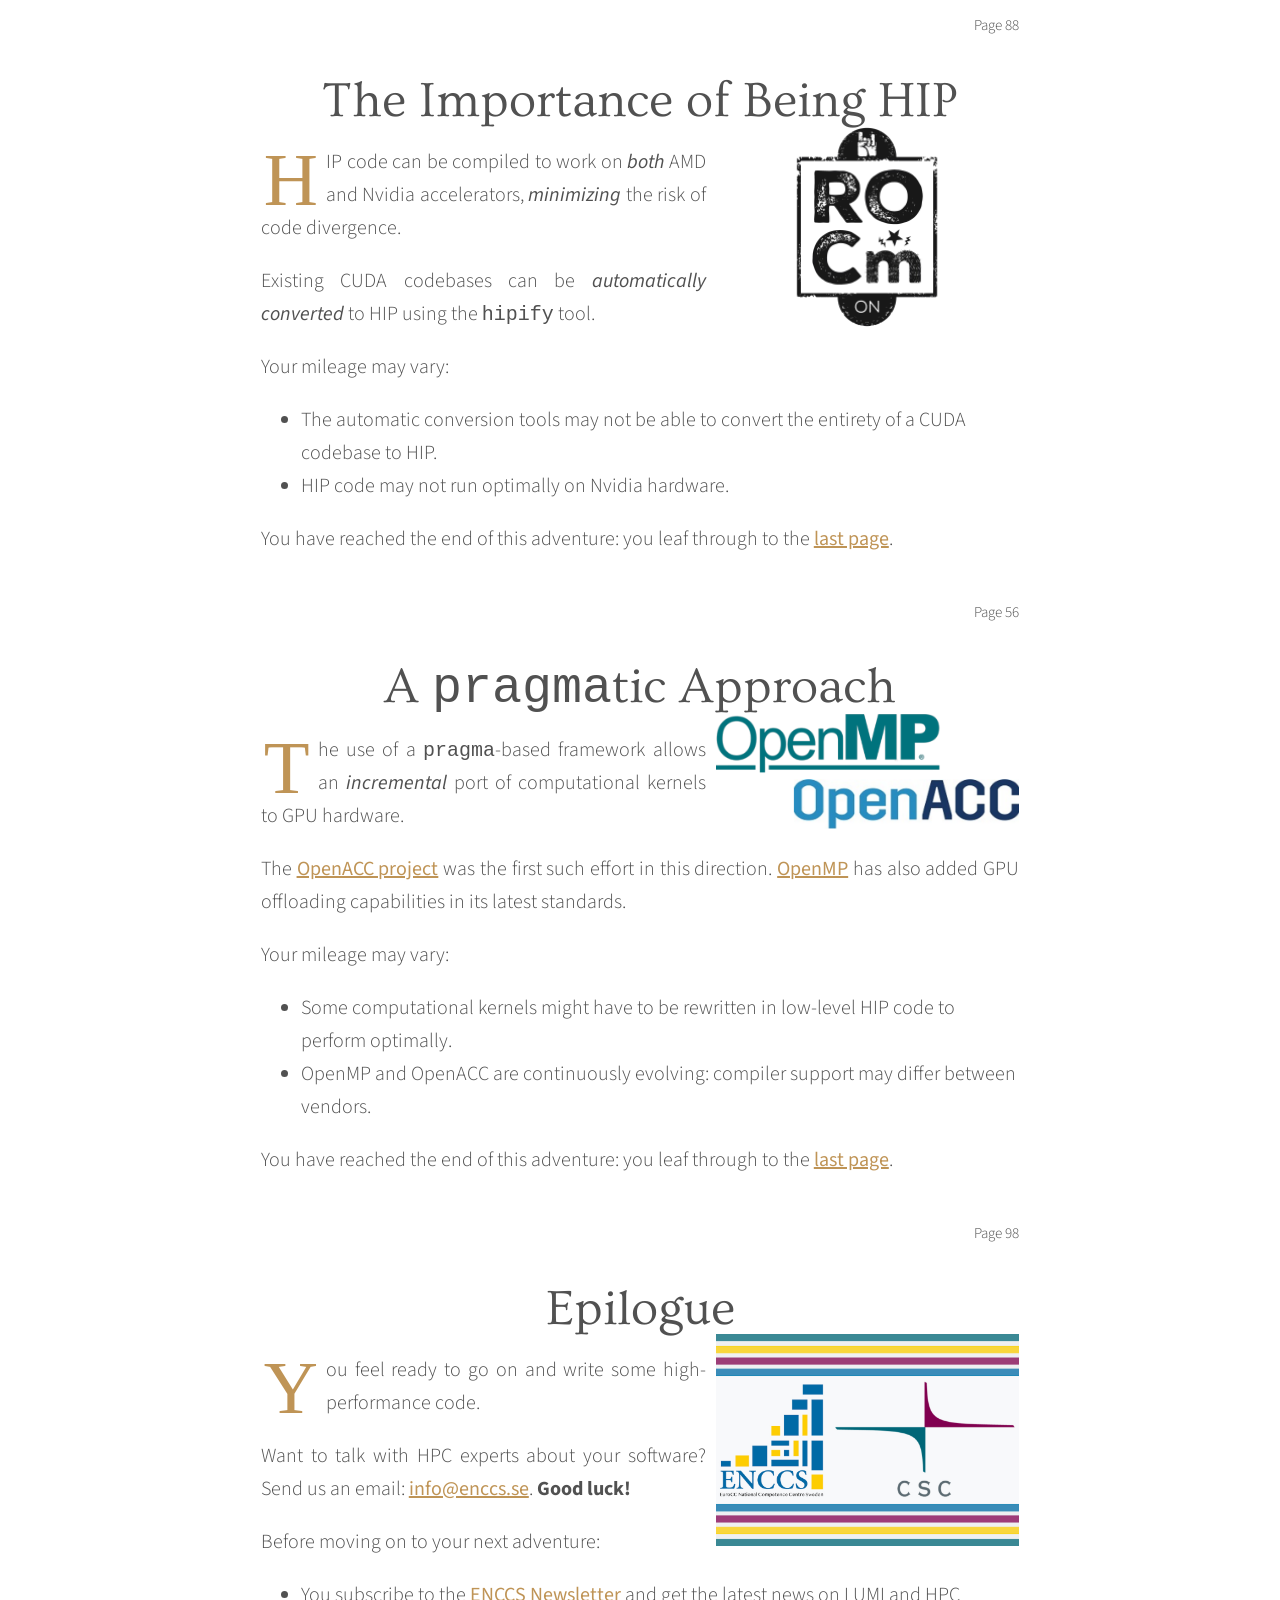
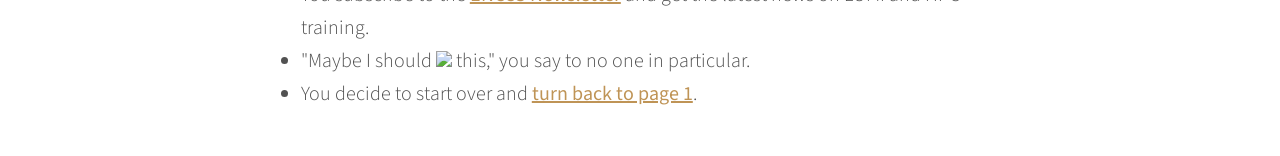
==== commit 26d52664: "Update specs of GPUs on LUMI" ====
--- a/site/index.html
+++ b/site/index.html
@@ -52,7 +52,7 @@
       <h1>A Box Full of GPUs</h1>
       <img src="img/451px-Maelstrom-Clarke.jpg">
       <p>Your code is already taking advantage of <em>GPU acceleration</em>, likely using the <a href="https://docs.nvidia.com/cuda/index.html">CUDA programming language</a> or <a href="https://www.openacc.org/">OpenACC directives</a>.</p>
-      <p>The LUMI GPU partition will be powered by <a href="https://www.amd.com/en/products/server-accelerators/instinct-mi100">AMD Instinct MI100 accelerators</a>: some changes are in order!</p>
+      <p>The LUMI GPU partition will be powered by <a href="https://www.amd.com/en/products/server-accelerators/Instinct-mi250x">AMD Instinct MI250X accelerators</a>: some changes are in order!</p>
       <p>There is a dizzying array of options in front of you: you roll up your sleeves and start exploring.</p>
       <ul>
         <li>If you write C++ <a href="#/page/38/language/cxx">turn to page 38</a>.</li>
@@ -67,7 +67,7 @@
       <h1>A Box Full of GPUs</h1>
       <img src="img/451px-Maelstrom-Clarke.jpg">
       <p>Your code does not use <em>GPU acceleration</em>, yet.</p>
-      <p>The LUMI GPU partition will be powered by <a href="https://www.amd.com/en/products/server-accelerators/instinct-mi100">AMD Instinct MI100 accelerators</a>: some changes are in order!</p>
+      <p>The LUMI GPU partition will be powered by <a href="https://www.amd.com/en/products/server-accelerators/Instinct-mi250x">AMD Instinct MI250X accelerators</a>: some changes are in order!</p>
       <p>There is a dizzying array of options in front of you: you roll up your sleeves and start exploring.</p>
       <ul>
         <li>If you write C++ <a href="#/page/38/language/cxx">turn to page 38</a>.</li>
